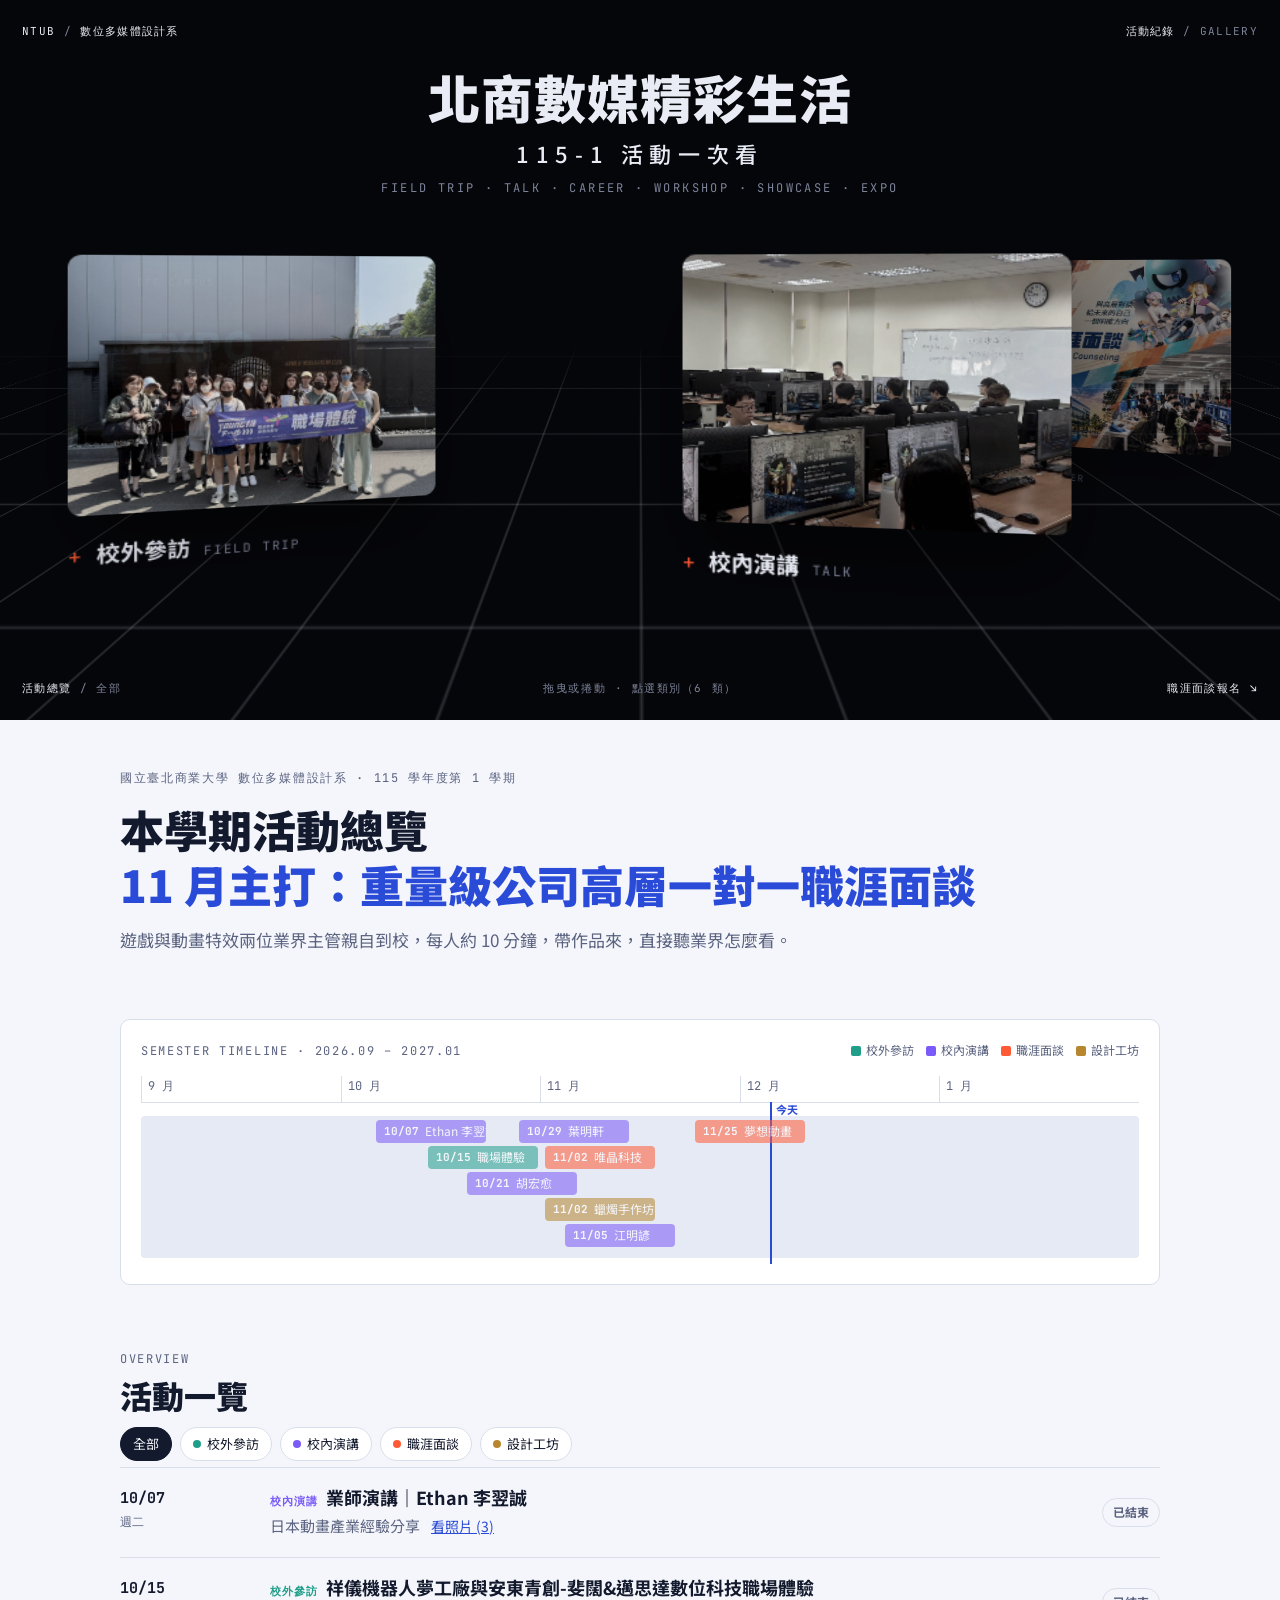
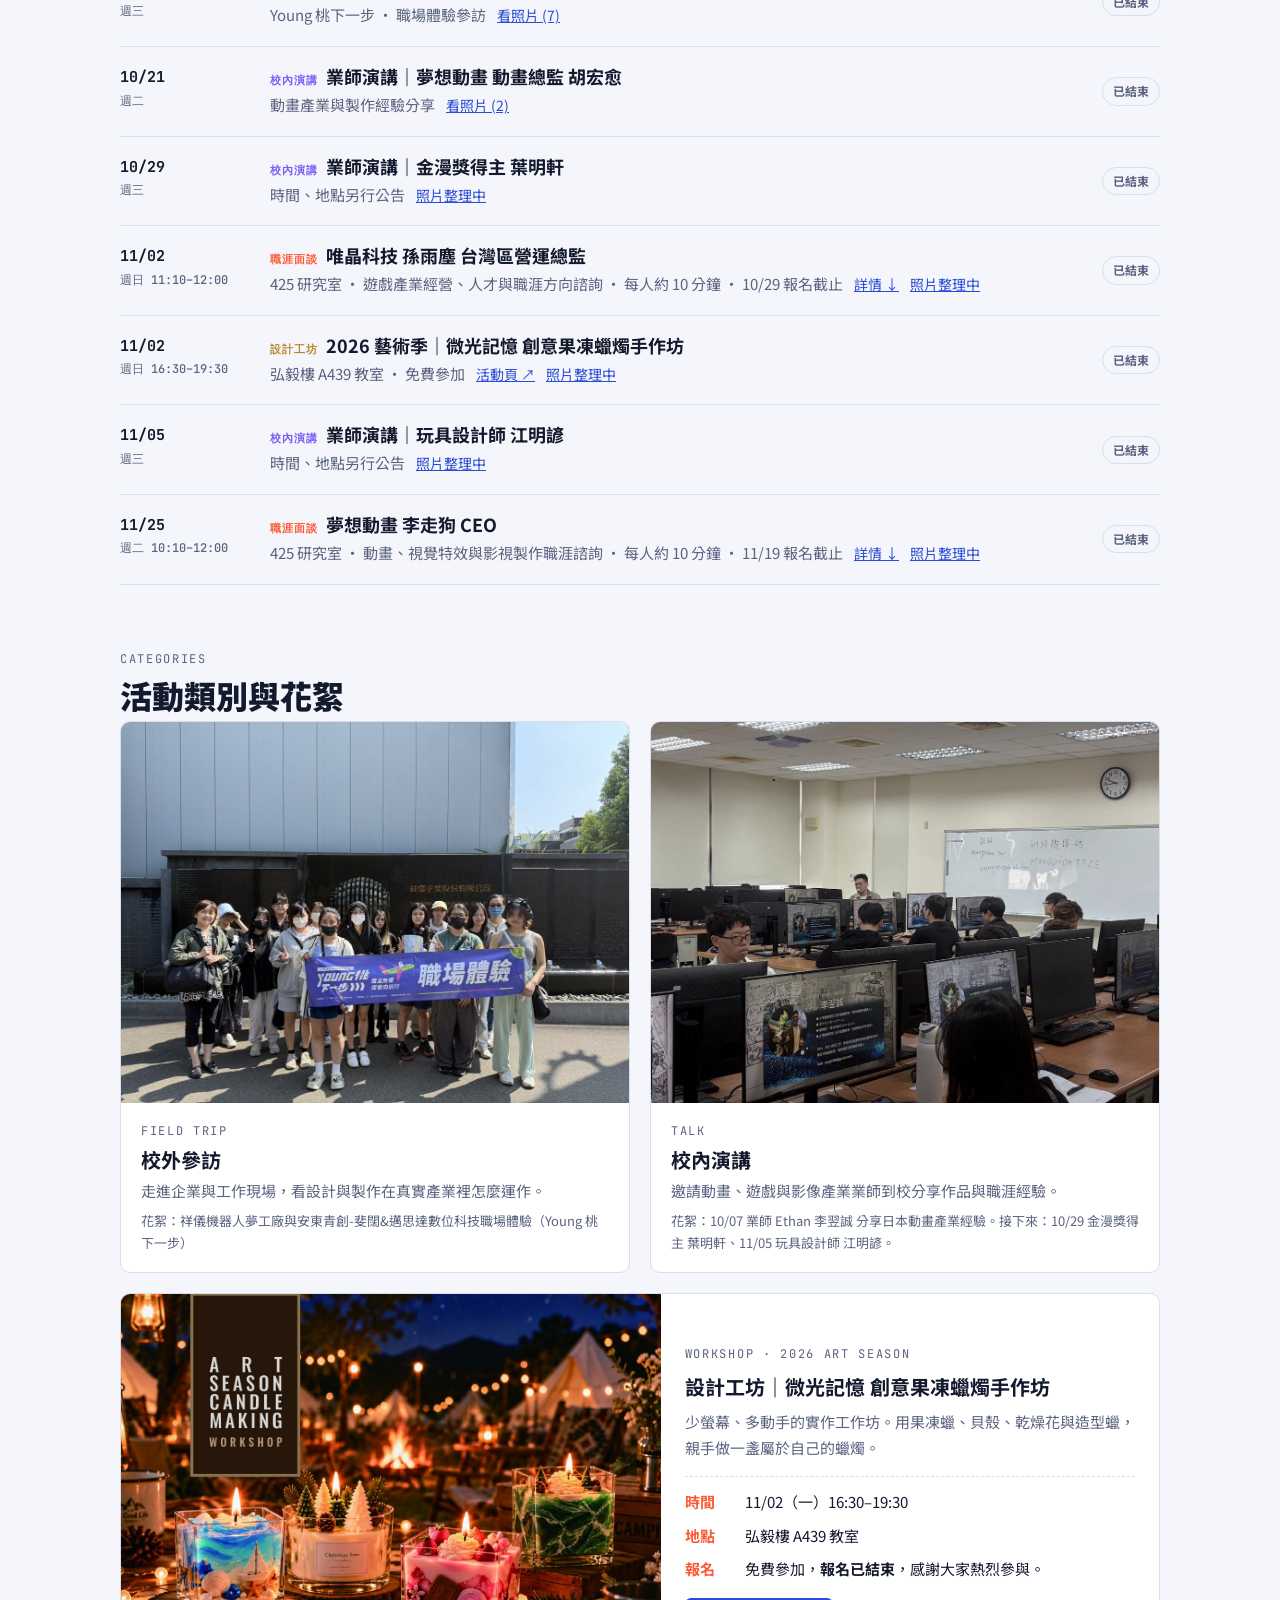
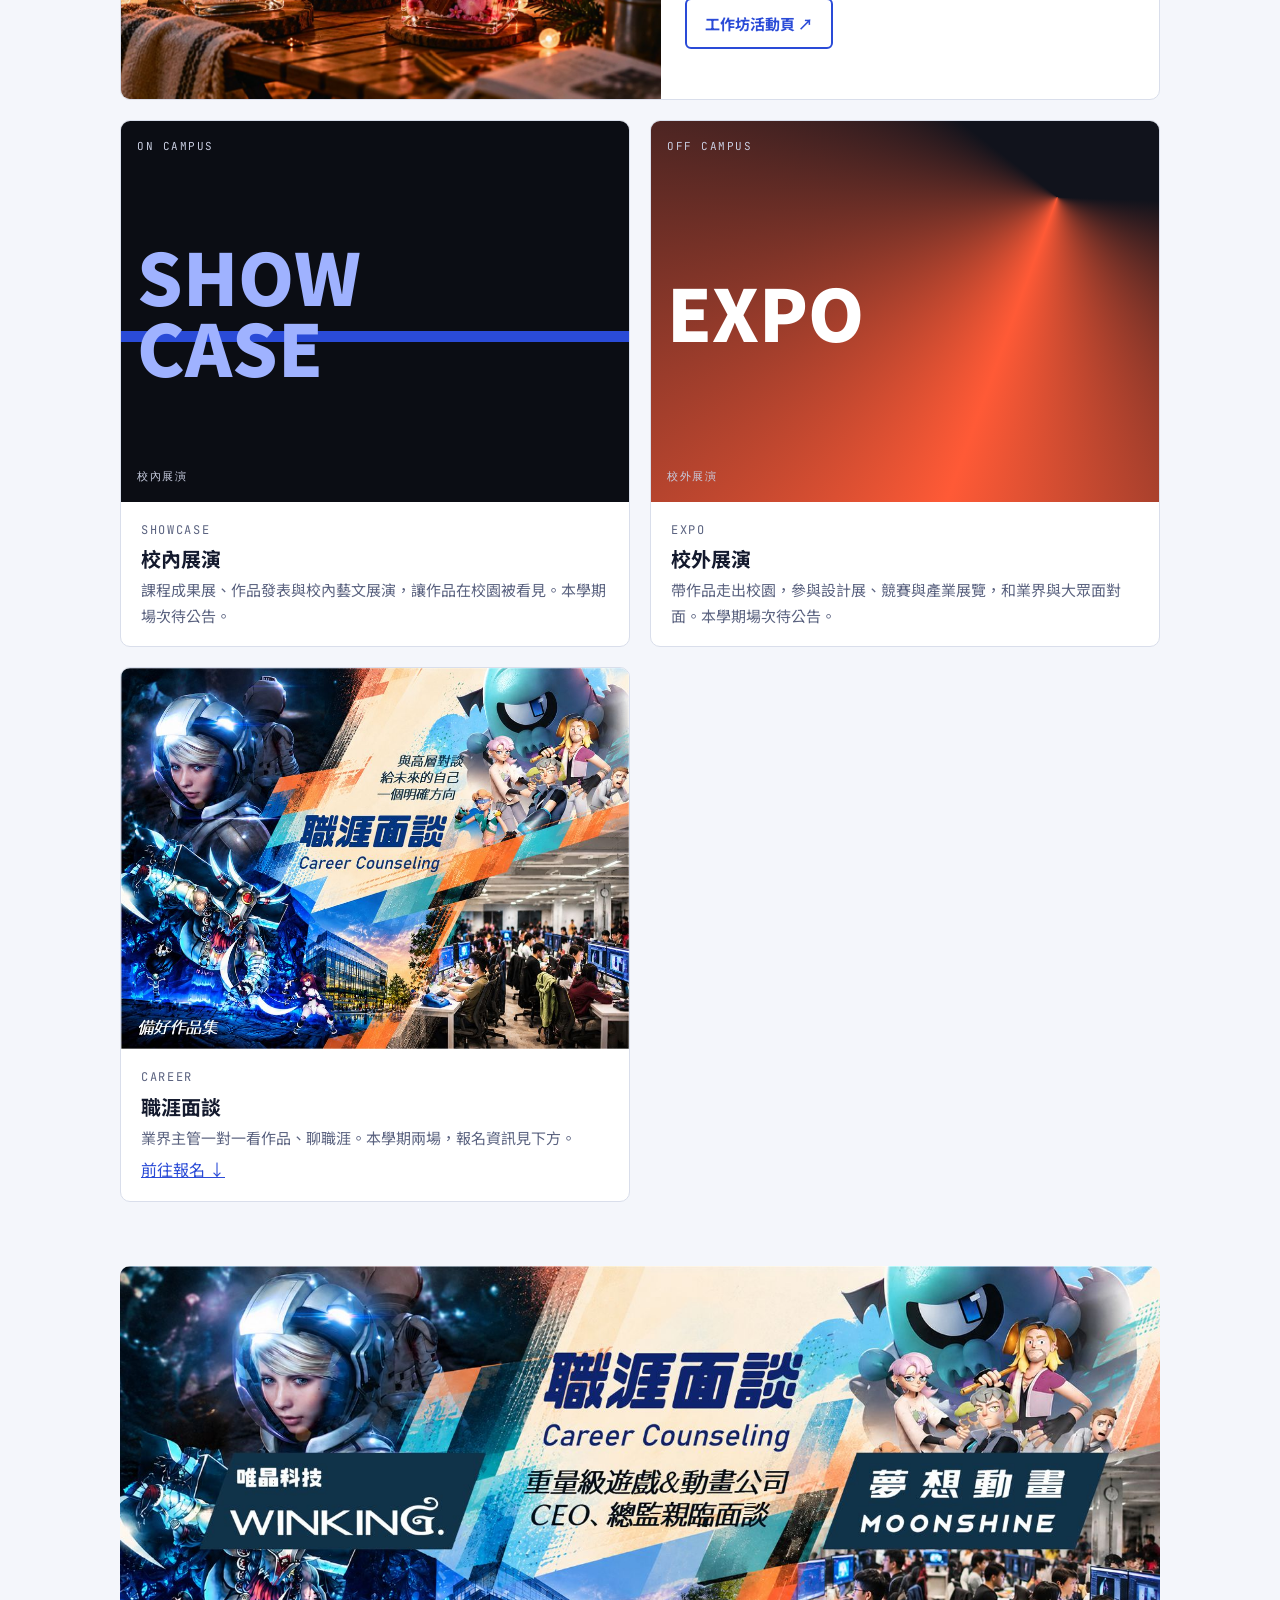
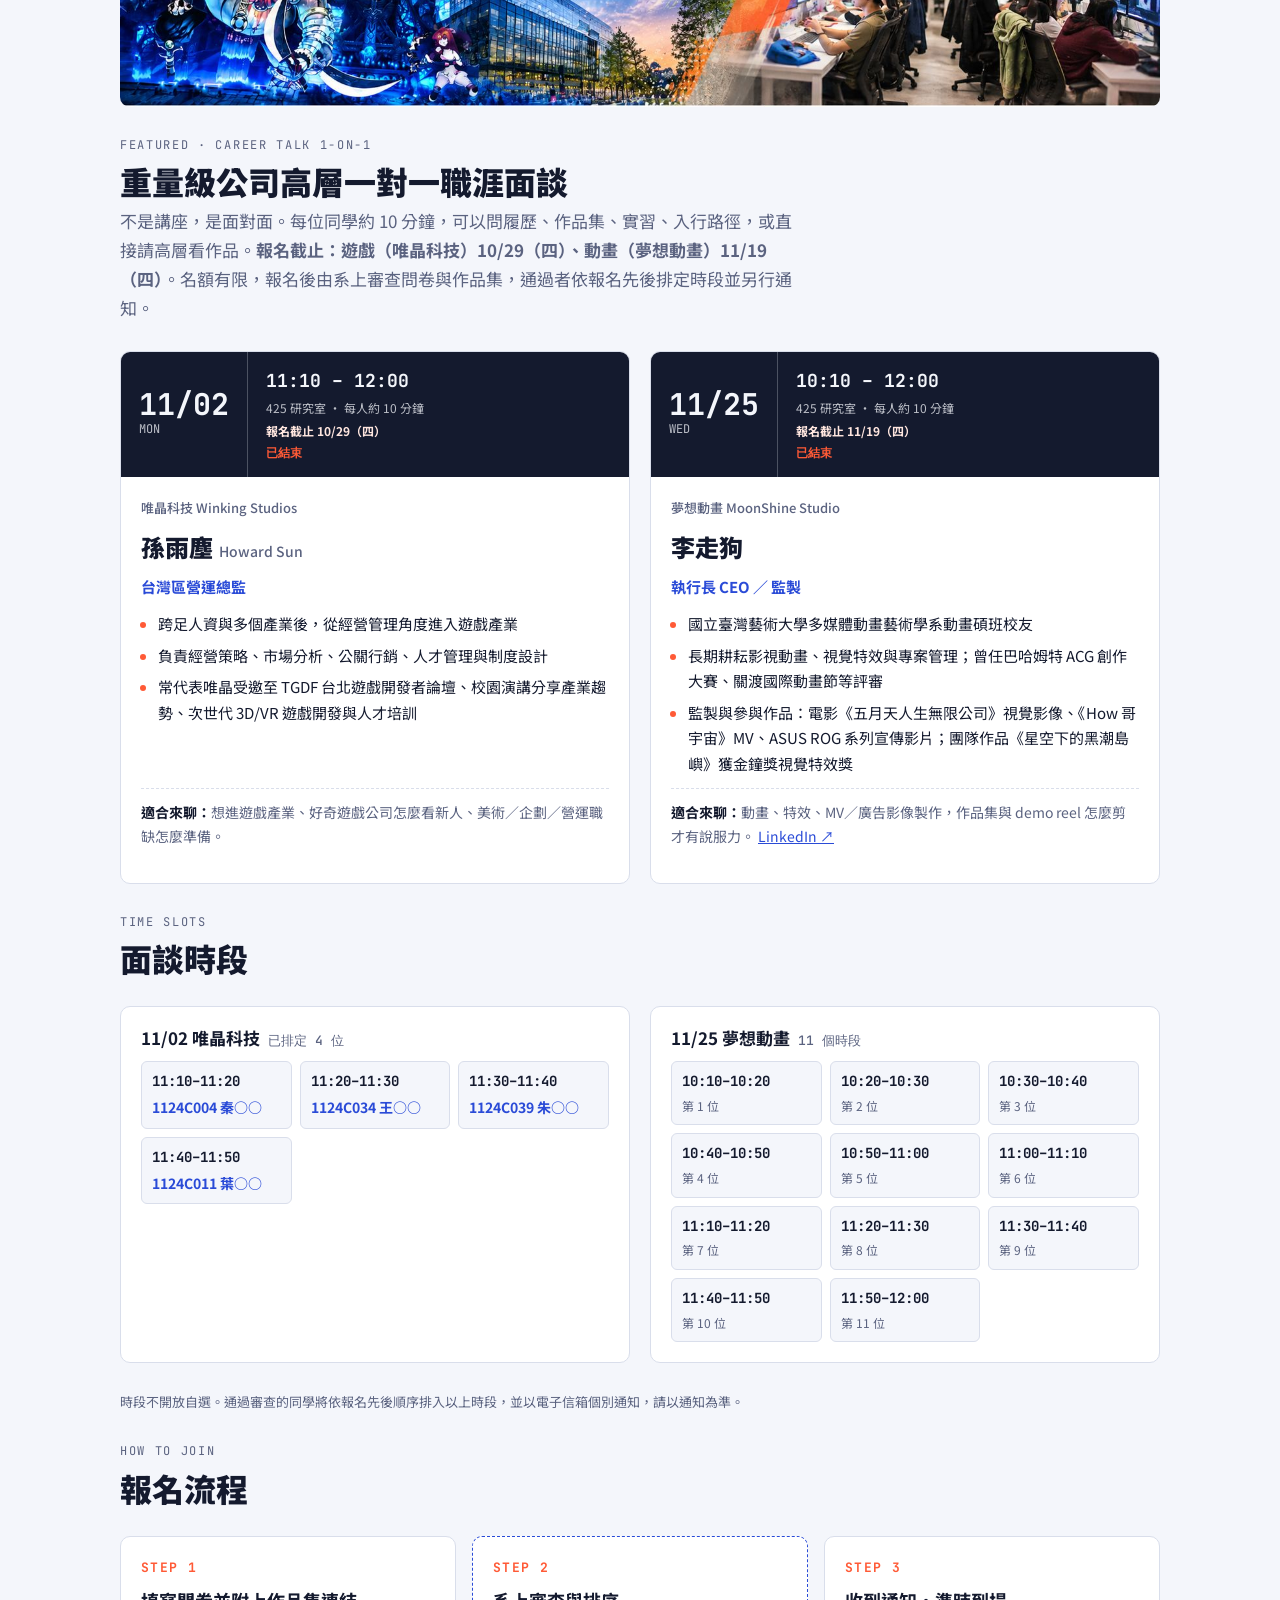
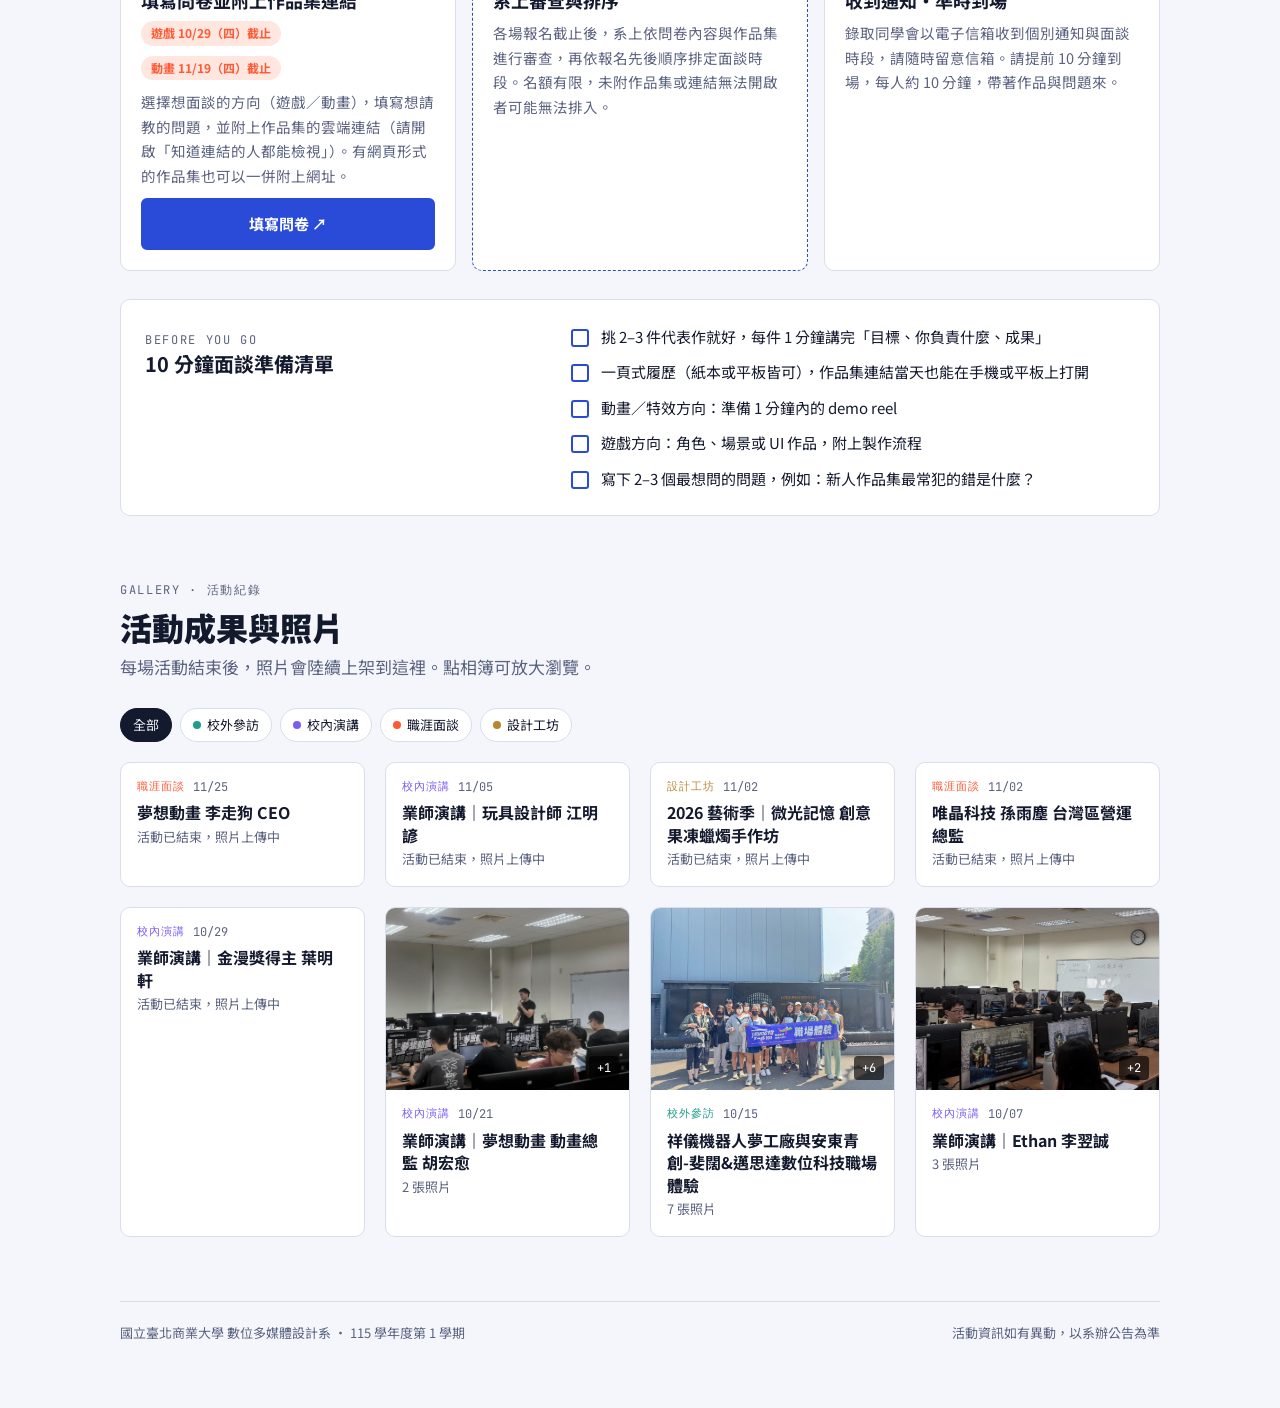
==== 115-1/index.html @ 107f3337 "11/02 面談時段加上學號，文字改藍色" ====
<!doctype html>
<html lang="zh-Hant-TW">
<head>
<meta charset="utf-8">
<meta name="viewport" content="width=device-width, initial-scale=1, viewport-fit=cover">
<meta name="description" content="國立臺北商業大學 數位多媒體設計系 115-1 學期系上活動總覽：校外參訪、校內演講、公司高層一對一職涯面談、設計工坊、校內外展演與活動照片。">
<meta property="og:title" content="北商數媒精彩生活｜115-1 活動一次看">
<meta property="og:image" content="img/career-banner.jpg">
<style>body{margin:0}img{max-width:100%}[hidden]{display:none!important}</style>
<title>北商數媒 115-1 系上活動</title>
<link rel="preconnect" href="https://fonts.googleapis.com">
<link rel="stylesheet" href="https://fonts.googleapis.com/css2?family=Noto+Sans+TC:wght@400;500;700;900&family=JetBrains+Mono:wght@500;700&display=swap">
<style>
/* Layout: 頂部為暗場 3D 舞台（透視網格地面 + 活動類別影像環），下方為剪輯時間軸式的學期活動頁 */
:root{
  --bg:#f4f6fb; --surface:#ffffff; --ink:#141a2e; --muted:#5b6380;
  --line:#d9deeb; --accent:#2a4bd7; --accent-ink:#ffffff; --hot:#ff5a36; --hot-soft:#ffe6df;
  --track:#e6eaf5;
  /* 舞台固定為暗場，兩種主題相同 */
  --stage:#05060a; --stage-ink:#e9ecf5; --stage-dim:#7d8399; --stage-grid:rgba(233,236,245,.16);
  --f-display:"Noto Sans TC","PingFang TC","Microsoft JhengHei",sans-serif;
  --f-body:"Noto Sans TC","PingFang TC","Microsoft JhengHei",sans-serif;
  --f-mono:"JetBrains Mono",ui-monospace,Menlo,Consolas,monospace;
}
@media (prefers-color-scheme:dark){:root:not([data-theme="light"]){
  --bg:#0d1120; --surface:#161c31; --ink:#eef1fa; --muted:#9aa3c2; --line:#2a3252;
  --accent:#7f97ff; --accent-ink:#0d1120; --hot:#ff7a5c; --hot-soft:#3a1f1a; --track:#1d2440; color-scheme:dark}}
:root[data-theme="dark"]{
  --bg:#0d1120; --surface:#161c31; --ink:#eef1fa; --muted:#9aa3c2; --line:#2a3252;
  --accent:#7f97ff; --accent-ink:#0d1120; --hot:#ff7a5c; --hot-soft:#3a1f1a; --track:#1d2440; color-scheme:dark}

*{box-sizing:border-box}
body{background:var(--bg);color:var(--ink);font-family:var(--f-body);font-size:16px;line-height:1.7}
.gutter{padding-left:max(16px,env(safe-area-inset-left,0px));padding-right:max(16px,env(safe-area-inset-right,0px))}
.wrap{max-width:1040px;margin:0 auto;padding-block:48px 64px;display:flex;flex-direction:column;gap:64px}
a{color:var(--accent)}
a:focus-visible,button:focus-visible{outline:3px solid var(--hot);outline-offset:3px;border-radius:4px}
h1,h2,h3{font-family:var(--f-display);text-wrap:balance;margin:0;line-height:1.25}
.eyebrow{font-family:var(--f-mono);font-size:12px;letter-spacing:.14em;text-transform:uppercase;color:var(--muted)}

/* ===== Stage ===== */
.stage{background:var(--stage);color:var(--stage-ink);position:relative;overflow:hidden;height:clamp(520px,82vh,720px);
  cursor:grab;user-select:none;-webkit-user-select:none;touch-action:pan-y}
.stage.dragging{cursor:grabbing}
.corner{position:absolute;z-index:5;font-family:var(--f-mono);font-size:11px;letter-spacing:.12em;text-transform:uppercase;color:var(--stage-ink);text-decoration:none}
.corner.c-tl{top:22px;left:max(22px,env(safe-area-inset-left,0px))}
.corner.c-tr{top:22px;right:max(22px,env(safe-area-inset-right,0px))}
.corner.c-bl{bottom:22px;left:max(22px,env(safe-area-inset-left,0px))}
.corner.c-br{bottom:22px;right:max(22px,env(safe-area-inset-right,0px))}
.corner .dim{color:var(--stage-dim)}
a.corner:hover{color:var(--hot)}
.stage-title{position:absolute;z-index:4;top:64px;left:0;right:0;text-align:center;padding-inline:16px;pointer-events:none}
.stage-title h1{font-size:clamp(28px,5vw,52px);font-weight:900;letter-spacing:.02em}
.stage-title .sub{font-family:var(--f-display);font-size:clamp(16px,2.2vw,22px);letter-spacing:.3em;color:var(--stage-ink);font-weight:500;margin-top:6px}
.stage-title p{margin:6px 0 0;font-family:var(--f-mono);font-size:12px;letter-spacing:.2em;color:var(--stage-dim)}
.floor{position:absolute;left:-50%;right:-50%;bottom:-10%;height:62%;perspective:420px;perspective-origin:50% 0%;pointer-events:none}
.floor::before{content:"";position:absolute;inset:0;transform:rotateX(68deg);transform-origin:50% 0%;
  background-image:linear-gradient(var(--stage-grid) 1px,transparent 1px),linear-gradient(90deg,var(--stage-grid) 1px,transparent 1px);
  background-size:64px 64px;background-position:0 var(--gy,0px);
  -webkit-mask-image:linear-gradient(to bottom,transparent 0%,#000 30%);mask-image:linear-gradient(to bottom,transparent 0%,#000 30%)}
.ring-view{position:absolute;inset:0;perspective:1100px;perspective-origin:50% 38%}
.ring{position:absolute;left:50%;top:50%;width:0;height:0;transform-style:preserve-3d}
.card{position:absolute;width:var(--cw);height:calc(var(--cw)*.72);left:calc(var(--cw)/-2);top:calc(var(--cw)*-.36);
  transform-style:preserve-3d;text-decoration:none;color:var(--stage-ink);display:block}
.card .face{position:absolute;inset:0;border-radius:10px;overflow:hidden;background:#1a1e2c;box-shadow:0 30px 60px rgba(0,0,0,.6);transition:transform .35s}
.card img{width:100%;height:100%;object-fit:cover;display:block;filter:grayscale(.35) contrast(1.05);transition:filter .35s}
.card:hover img,.card:focus-visible img{filter:none}
.card:hover .face{transform:scale(1.04)}
.card .label{position:absolute;left:0;top:calc(100% + 16px);white-space:nowrap;display:flex;align-items:baseline;gap:10px}
.card .label .plus{color:var(--hot);font-family:var(--f-mono)}
.card .label strong{font-size:17px;font-weight:700}
.card .label small{font-family:var(--f-mono);font-size:10px;letter-spacing:.14em;color:var(--stage-dim)}
.poster{width:100%;height:100%;display:flex;flex-direction:column;justify-content:space-between;padding:16px;font-family:var(--f-mono)}
.poster.p-career{background:radial-gradient(circle at 70% 30%,#ff5a36 0 22%,transparent 23%),radial-gradient(circle at 34% 64%,#2a4bd7 0 22%,transparent 23%),#11131c}
.poster.p-ws{background:repeating-linear-gradient(45deg,#1e2232 0 14px,#262b3f 14px 28px)}
.poster .big{font-family:var(--f-display);font-weight:900;font-size:calc(var(--cw)*.17);line-height:1;color:#fff}
.poster .meta{font-size:11px;letter-spacing:.14em;color:#c8cde0;text-transform:uppercase}
.poster.p-ws .big{color:#ffd23f}
.poster.p-show{background:linear-gradient(180deg,#0b0d14 0 55%,#2a4bd7 55% 58%,#0b0d14 58%),radial-gradient(ellipse at 50% 0%,rgba(255,255,255,.28),transparent 60%)}
.poster.p-show .big{color:#9fb2ff}
.poster.p-expo{background:conic-gradient(from 200deg at 80% 20%,#ff5a36,#11131c 30%,#11131c 70%,#ff5a36)}
.poster.p-expo .big{color:#fff}
.hint{position:absolute;z-index:5;bottom:22px;left:50%;transform:translateX(-50%);font-family:var(--f-mono);font-size:11px;letter-spacing:.14em;color:var(--stage-dim);white-space:nowrap}
@media (max-width:640px){.hint{display:none}.corner.c-tr{display:none}}

/* ===== Header ===== */
.lede{max-width:40em;color:var(--muted);font-size:17px;margin:0}
.intro{display:flex;flex-direction:column;gap:14px}
.intro h2{font-size:clamp(28px,4.6vw,44px);font-weight:900}
.intro h2 em{font-style:normal;color:var(--accent)}

/* timeline */
.tl{background:var(--surface);border:1px solid var(--line);border-radius:10px;padding:20px;display:flex;flex-direction:column;gap:14px}
.tl-head{display:flex;justify-content:space-between;flex-wrap:wrap;gap:8px;align-items:baseline}
.tl-scroll{overflow-x:auto}
.ruler{position:relative;min-width:640px;height:118px}
.legend{display:flex;flex-wrap:wrap;gap:4px 12px;font-size:12px;color:var(--muted)}
.legend i{display:inline-block;width:10px;height:10px;border-radius:2px;margin-right:5px;vertical-align:-1px}
.months{position:absolute;inset:0 0 auto 0;display:grid;grid-template-columns:repeat(5,1fr);border-bottom:1px solid var(--line)}
.months span{font-family:var(--f-mono);font-size:12px;color:var(--muted);padding:0 0 6px 6px;border-left:1px solid var(--line)}
.track{position:absolute;left:0;right:0;top:40px;bottom:6px;background:var(--track);border-radius:4px}
.clip{position:absolute;top:44px;height:23px;border-radius:4px;padding:5px 8px;font-size:12px;line-height:1.3;overflow:hidden;white-space:nowrap;text-decoration:none;background:var(--hot);color:#fff}
.clip{display:flex;gap:6px;align-items:center}
.clip b{display:block;font-family:var(--f-mono);font-size:11px}
.playhead{position:absolute;top:26px;bottom:0;width:2px;background:var(--accent)}
.playhead::before{content:"今天";position:absolute;top:-2px;left:6px;font-size:11px;color:var(--accent);font-weight:700;white-space:nowrap}

/* overview */
.section-h{display:flex;flex-direction:column;gap:6px}
.section-h h2{font-size:clamp(24px,3.6vw,32px);font-weight:900}
.list{display:flex;flex-direction:column;border-top:1px solid var(--line)}
.row{display:grid;grid-template-columns:130px 1fr auto;gap:8px 20px;padding:18px 0;border-bottom:1px solid var(--line);align-items:start}
.row > div{min-width:0}
.row .date{font-family:var(--f-mono);font-size:15px;font-weight:700;font-variant-numeric:tabular-nums}
.row .date small{display:block;font-weight:500;color:var(--muted);font-size:12px}
.row h3{font-size:18px;font-weight:700}
.row p{margin:4px 0 0;color:var(--muted);font-size:15px}
.cat{font-family:var(--f-mono);font-size:11px;letter-spacing:.1em;color:var(--accent);margin-right:8px}
.pill{font-size:12px;font-weight:700;padding:3px 10px;border-radius:999px;white-space:nowrap;align-self:center}
.pill.open{background:var(--hot-soft);color:var(--hot)}
.pill.soon{background:var(--track);color:var(--muted)}

.pill.closed{background:var(--track);color:var(--ink)}
.pill.done{background:transparent;color:var(--muted);border:1px solid var(--line)}
.row p a{font-size:14px;margin-left:8px;white-space:nowrap}
.chips{display:flex;flex-wrap:wrap;gap:8px;margin-top:6px}
.chip{font:inherit;font-size:13px;padding:5px 12px;border-radius:999px;border:1px solid var(--line);background:var(--surface);color:var(--ink);cursor:pointer;display:inline-flex;align-items:center;gap:6px}
.chip i{width:8px;height:8px;border-radius:50%;display:inline-block}
.chip[aria-pressed="true"]{background:var(--ink);color:var(--bg);border-color:var(--ink)}
.mono{font-family:var(--f-mono);font-variant-numeric:tabular-nums}

/* gallery */
.gallery-sec{display:flex;flex-direction:column;gap:20px;scroll-margin-top:24px}
.albums{display:grid;grid-template-columns:repeat(auto-fill,minmax(230px,1fr));gap:20px}
.album{font:inherit;color:inherit;text-align:left;background:var(--surface);border:1px solid var(--line);border-radius:10px;overflow:hidden;padding:0;display:flex;flex-direction:column;cursor:pointer}
.album:disabled,.album.upcoming{cursor:default}
.album:not(:disabled):not(.upcoming):hover .a-cover img{transform:scale(1.05)}
.a-cover{position:relative;aspect-ratio:4/3;max-width:100%;background:var(--track);overflow:hidden;display:block}
.a-cover img{width:100%;height:100%;object-fit:cover;display:block;transition:transform .4s}
.a-empty{position:absolute;inset:12px;border:1.5px dashed var(--muted);border-radius:6px;display:flex;align-items:center;justify-content:center;color:var(--muted);font-size:14px;text-align:center;padding:8px}
.a-n{position:absolute;right:10px;bottom:10px;background:rgba(0,0,0,.65);color:#fff;font-size:12px;padding:2px 8px;border-radius:4px}
.a-meta{display:flex;justify-content:space-between;gap:8px;padding:14px 16px 0;font-size:12px;color:var(--muted)}
.a-meta .cat{margin:0}
.a-title{padding:4px 16px 0;font-weight:700;font-size:16px;line-height:1.4}
.a-sub{padding:2px 16px 16px;font-size:13px;color:var(--muted)}
.album.upcoming{opacity:.7}

/* lightbox */
.lb{position:fixed;inset:0;z-index:50;background:rgba(5,6,10,.94);color:#eef1fa;display:flex;flex-direction:column;gap:12px;
  padding:calc(16px + env(safe-area-inset-top,0px)) max(16px,env(safe-area-inset-right,0px)) calc(16px + env(safe-area-inset-bottom,0px)) max(16px,env(safe-area-inset-left,0px))}
.lb[hidden]{display:none}
.lb-top{display:flex;justify-content:space-between;align-items:flex-start;gap:12px;max-width:1100px;width:100%;margin:0 auto}
.lb-top .eyebrow{color:#9aa3c2}
.lb-top h3{font-size:18px}
.lb button{font:inherit;background:transparent;color:#eef1fa;border:1px solid rgba(238,241,250,.35);border-radius:6px;padding:6px 14px;cursor:pointer}
.lb button:disabled{opacity:.3;cursor:default}
.lb-fig{flex:1;min-height:0;margin:0;display:flex;flex-direction:column;align-items:center;justify-content:center;gap:8px}
.lb-fig img{max-width:100%;max-height:100%;min-height:0;object-fit:contain;flex:1 1 auto}
.lb-fig figcaption{font-size:14px;color:#c8cde0}
.lb-nav{display:flex;justify-content:center;align-items:center;gap:16px;font-size:13px}

/* category blocks */
.cats{display:grid;grid-template-columns:repeat(2,minmax(0,1fr));gap:20px}
.catblock{background:var(--surface);border:1px solid var(--line);border-radius:10px;overflow:hidden;display:flex;flex-direction:column;scroll-margin-top:24px}
.catblock figure{margin:0;aspect-ratio:4/3;max-width:100%;overflow:hidden;background:var(--track)}
.catblock figure img{width:100%;height:100%;object-fit:cover;display:block}
.catblock .cb{padding:18px 20px;display:flex;flex-direction:column;gap:6px}
.catblock h3{font-size:20px}
.catblock p{margin:0;color:var(--muted);font-size:15px}
.catblock .cap{font-size:13px}

.catblock.ws-block{grid-column:1 / -1;flex-direction:row}
.ws-block .ws-fig{aspect-ratio:1449/1087;flex:0 0 52%;background:#1a0d08;align-self:center}
.ws-block .ws-fig img{object-fit:cover}
.ws-block .cb{justify-content:center;gap:10px;padding:24px}
.ws-meta{margin:6px 0 0;display:flex;flex-direction:column;gap:8px;border-top:1px dashed var(--line);padding-top:12px}
.ws-meta div{display:grid;grid-template-columns:48px 1fr;gap:12px;font-size:15px}
.ws-meta dt{font-weight:700;color:var(--hot)}
.ws-meta dd{margin:0}
.card img.ws-img{object-position:50% 50%}
@media (max-width:760px){.catblock.ws-block{flex-direction:column}.ws-block .ws-fig{flex:none;width:100%}}
/* feature */
.feature{display:flex;flex-direction:column;gap:28px;scroll-margin-top:24px}
.mentors{display:grid;grid-template-columns:repeat(2,minmax(0,1fr));gap:20px}
.mentor{background:var(--surface);border:1px solid var(--line);border-radius:10px;overflow:hidden;display:flex;flex-direction:column}
.slate{display:grid;grid-template-columns:auto 1fr;background:var(--ink);color:var(--bg)}
.slate .day{font-family:var(--f-mono);padding:14px 18px;border-right:1px solid color-mix(in srgb,var(--bg) 25%,transparent);display:flex;flex-direction:column;justify-content:center}
.slate .day strong{font-size:30px;line-height:1}
.slate .day span{font-size:12px;opacity:.75}
.slate .time{padding:14px 18px;display:flex;flex-direction:column;justify-content:center;gap:2px;min-width:0}
.slate .time .mono{font-family:var(--f-mono);font-size:18px;font-weight:700}
.slate .time small{font-size:12px;opacity:.75}
.slate .time small.dl{opacity:1;color:var(--hot-soft);font-weight:700}
.countdown{font-family:var(--f-mono);font-size:12px;color:var(--hot);font-weight:700}
.m-body{padding:20px;display:flex;flex-direction:column;gap:12px;flex:1}
.m-co{font-size:13px;color:var(--muted);font-weight:500}
.m-name{font-size:24px;font-weight:900}
.m-name small{font-size:14px;font-weight:500;color:var(--muted);margin-left:6px}
.m-role{font-weight:700;color:var(--accent);font-size:15px}
.m-body ul{margin:0;padding-left:1.1em;display:flex;flex-direction:column;gap:6px;font-size:15px}
.m-body ul li::marker{color:var(--hot)}
.fit{margin-top:auto;padding-top:12px;border-top:1px dashed var(--line);font-size:14px;color:var(--muted)}
.fit b{color:var(--ink)}

.banner{margin:0;border-radius:10px;overflow:hidden;aspect-ratio:1920/813;max-width:100%;background:#05060a}
.banner img{width:100%;height:100%;object-fit:cover;display:block}
/* slots */
.slots{display:grid;grid-template-columns:repeat(2,minmax(0,1fr));gap:20px}
.slotcol{background:var(--surface);border:1px solid var(--line);border-radius:10px;padding:20px;display:flex;flex-direction:column;gap:12px}
.slotcol h3{font-size:17px}
.slotcol h3 span{font-family:var(--f-mono);font-size:13px;color:var(--muted);font-weight:500;margin-left:8px}
.slotgrid{display:grid;grid-template-columns:repeat(auto-fill,minmax(118px,1fr));gap:8px}
.slot{border:1px solid var(--line);border-radius:6px;padding:8px 10px;display:flex;flex-direction:column;gap:2px;background:var(--bg)}
.slot b{font-family:var(--f-mono);font-size:14px;font-variant-numeric:tabular-nums}
.slot span{font-size:12px;color:var(--muted)}
.slot span .who{font-family:var(--f-body);font-size:14px;color:var(--accent)}
.note{font-size:13px;color:var(--muted);margin:0}

/* steps */
.steps{display:grid;grid-template-columns:repeat(3,minmax(0,1fr));gap:16px}
.due{align-self:flex-start;font-size:12px;font-weight:700;color:var(--hot);background:var(--hot-soft);padding:2px 10px;border-radius:999px}
.step.review{border-style:dashed;border-color:var(--accent)}
.step{background:var(--surface);border:1px solid var(--line);border-radius:10px;padding:20px;display:flex;flex-direction:column;gap:10px}
.step .n{font-family:var(--f-mono);font-size:13px;color:var(--hot);font-weight:700;letter-spacing:.1em}
.step h3{font-size:18px}
.step p{margin:0;color:var(--muted);font-size:14.5px;flex:1}
.step code{font-family:var(--f-mono);font-size:13px;background:var(--track);padding:1px 6px;border-radius:4px;color:var(--ink)}
.btn{display:inline-flex;align-items:center;justify-content:center;gap:8px;font-weight:700;font-size:15px;padding:11px 18px;border-radius:6px;text-decoration:none;border:2px solid var(--accent)}
.btn.primary{background:var(--accent);color:var(--accent-ink)}
.btn.ghost{color:var(--accent);background:transparent}
.btn:hover{filter:brightness(1.08)}

.prep{background:var(--surface);border:1px solid var(--line);border-radius:10px;padding:24px;display:grid;grid-template-columns:minmax(0,1fr) minmax(0,1.4fr);gap:24px}
.prep h3{font-size:20px}
.prep ul{margin:0;padding:0;list-style:none;display:flex;flex-direction:column;gap:10px}
.prep li{display:grid;grid-template-columns:20px 1fr;gap:10px;font-size:15px}
.prep li::before{content:"";width:14px;height:14px;border:2px solid var(--accent);border-radius:3px;margin-top:5px}

footer{border-top:1px solid var(--line);padding-top:20px;color:var(--muted);font-size:13px;display:flex;flex-wrap:wrap;justify-content:space-between;gap:8px}

@media (max-width:760px){
  .mentors,.steps,.prep,.cats,.slots{grid-template-columns:1fr}
  .row{grid-template-columns:1fr auto}
  .row .date{grid-column:1 / -1}
}
</style>
</head>
<body>


<!-- ===== 3D Stage ===== -->
<section class="stage" id="stage" aria-label="活動類別">
  <span class="corner c-tl">NTUB <span class="dim">/</span> 數位多媒體設計系</span>
  <a class="corner c-tr" href="#gallery">活動紀錄 <span class="dim">/ Gallery</span></a>
  <a class="corner c-bl" href="#overview">活動總覽 <span class="dim">/ 全部</span></a>
  <a class="corner c-br" href="#career">職涯面談報名 ↘</a>
  <div class="stage-title">
    <h1>北商數媒精彩生活</h1>
    <p class="sub">115-1 活動一次看</p>
    <p>FIELD TRIP · TALK · CAREER · WORKSHOP · SHOWCASE · EXPO</p>
  </div>
  <div class="floor" id="floor"></div>
  <div class="ring-view"><div class="ring" id="ring">
    <a class="card" href="#cat-visit" aria-label="校外參訪">
      <div class="face"><img alt="同學於祥儀機器人夢工廠門口舉著「職場體驗」布條合影" src="img/visit.jpg"></div>
      <div class="label"><span class="plus">+</span><strong>校外參訪</strong><small>FIELD TRIP</small></div>
    </a>
    <a class="card" href="#cat-talk" aria-label="校內演講">
      <div class="face"><img alt="業師於電腦教室向同學演講" src="img/talk.jpg"></div>
      <div class="label"><span class="plus">+</span><strong>校內演講</strong><small>TALK</small></div>
    </a>
    <a class="card" href="#career" aria-label="職涯面談">
      <div class="face"><img alt="職涯面談海報：與高層對談，給未來的自己一個明確方向" src="img/career-poster.jpg"></div>
      <div class="label"><span class="plus">+</span><strong>職涯面談</strong><small>CAREER</small></div>
    </a>
    <a class="card" href="#cat-workshop" aria-label="設計工坊">
      <div class="face"><img class="ws-img" alt="Art Season Candle Making Workshop：營火與帳篷夜景前的四款果凍蠟燭作品" src="img/ws-glow.jpg"></div>
      <div class="label"><span class="plus">+</span><strong>設計工坊</strong><small>WORKSHOP</small></div>
    </a>
    <a class="card" href="#cat-show" aria-label="校內展演">
      <div class="face"><div class="poster p-show"><span class="meta">On Campus</span><span class="big">SHOW<br>CASE</span><span class="meta">校內展演</span></div></div>
      <div class="label"><span class="plus">+</span><strong>校內展演</strong><small>SHOWCASE</small></div>
    </a>
    <a class="card" href="#cat-expo" aria-label="校外展演">
      <div class="face"><div class="poster p-expo"><span class="meta">Off Campus</span><span class="big">EXPO</span><span class="meta">校外展演</span></div></div>
      <div class="label"><span class="plus">+</span><strong>校外展演</strong><small>EXPO</small></div>
    </a>
  </div></div>
  <span class="hint">拖曳或捲動 · 點選類別（6 類）</span>
</section>

<div class="gutter">
<div class="wrap">

  <section class="intro" id="overview">
    <span class="eyebrow">國立臺北商業大學 數位多媒體設計系 · 115 學年度第 1 學期</span>
    <h2>本學期活動總覽<br><em>11 月主打：重量級公司高層一對一職涯面談</em></h2>
    <p class="lede">遊戲與動畫特效兩位業界主管親自到校，每人約 10 分鐘，帶作品來，直接聽業界怎麼看。</p>
  </section>

  <section class="tl" aria-label="115-1 學期時間軸">
    <div class="tl-head">
      <span class="eyebrow">Semester Timeline · 2026.09 – 2027.01</span>
      <span class="legend" id="legend"></span>
    </div>
    <div class="tl-scroll">
      <div class="ruler">
        <div class="months"><span>9 月</span><span>10 月</span><span>11 月</span><span>12 月</span><span>1 月</span></div>
        <div class="track"></div>
        <div class="playhead" id="playhead"></div>
      </div>
    </div>
  </section>

  <section class="section-h" aria-labelledby="ov">
    <span class="eyebrow">Overview</span>
    <h2 id="ov">活動一覽</h2>
    <div class="chips" role="group" aria-label="依類別篩選" data-target="evlist"></div>
    <div class="list" id="evlist"></div>
  </section>

  <section class="section-h" aria-labelledby="catsh">
    <span class="eyebrow">Categories</span>
    <h2 id="catsh">活動類別與花絮</h2>
    <div class="cats">
      <article class="catblock" id="cat-visit">
        <figure><img alt="同學於祥儀機器人夢工廠門口舉著「職場體驗」布條合影" src="img/visit.jpg"></figure>
        <div class="cb"><span class="eyebrow">Field Trip</span><h3>校外參訪</h3>
          <p>走進企業與工作現場，看設計與製作在真實產業裡怎麼運作。</p>
          <p class="cap">花絮：祥儀機器人夢工廠與安東青創-斐闊&amp;邁思達數位科技職場體驗（Young 桃下一步）</p></div>
      </article>
      <article class="catblock" id="cat-talk">
        <figure><img alt="業師於電腦教室向同學演講" src="img/talk.jpg"></figure>
        <div class="cb"><span class="eyebrow">Talk</span><h3>校內演講</h3>
          <p>邀請動畫、遊戲與影像產業業師到校分享作品與職涯經驗。</p>
          <p class="cap">花絮：10/07 業師 Ethan 李翌誠 分享日本動畫產業經驗。接下來：10/29 金漫獎得主 葉明軒、11/05 玩具設計師 江明諺。</p></div>
      </article>
      <article class="catblock ws-block" id="cat-workshop">
        <figure class="ws-fig"><img alt="Art Season Candle Making Workshop：營火與帳篷夜景前的四款果凍蠟燭作品" src="img/ws-glow.jpg"></figure>
        <div class="cb"><span class="eyebrow">Workshop · 2026 Art Season</span><h3>設計工坊｜微光記憶 創意果凍蠟燭手作坊</h3>
          <p>少螢幕、多動手的實作工作坊。用果凍蠟、貝殼、乾燥花與造型蠟，親手做一盞屬於自己的蠟燭。</p>
          <dl class="ws-meta">
            <div><dt>時間</dt><dd>11/02（一）16:30–19:30</dd></div>
            <div><dt>地點</dt><dd>弘毅樓 A439 教室</dd></div>
            <div><dt>報名</dt><dd>免費參加，<b>報名已結束</b>，感謝大家熱烈參與。</dd></div>
          </dl>
          <a class="btn ghost" style="align-self:flex-start;margin-top:6px" href="../ntub-studio/art-season/glow/index.html" target="_blank" rel="noopener">工作坊活動頁 ↗</a></div>
      </article>
      <article class="catblock" id="cat-show">
        <figure><div class="poster p-show" style="--cw:420px"><span class="meta">On Campus</span><span class="big">SHOW<br>CASE</span><span class="meta">校內展演</span></div></figure>
        <div class="cb"><span class="eyebrow">Showcase</span><h3>校內展演</h3>
          <p>課程成果展、作品發表與校內藝文展演，讓作品在校園被看見。本學期場次待公告。</p></div>
      </article>
      <article class="catblock" id="cat-expo">
        <figure><div class="poster p-expo" style="--cw:420px"><span class="meta">Off Campus</span><span class="big">EXPO</span><span class="meta">校外展演</span></div></figure>
        <div class="cb"><span class="eyebrow">Expo</span><h3>校外展演</h3>
          <p>帶作品走出校園，參與設計展、競賽與產業展覽，和業界與大眾面對面。本學期場次待公告。</p></div>
      </article>
      <article class="catblock">
        <figure><img alt="職涯面談海報：與高層對談，給未來的自己一個明確方向" src="img/career-poster.jpg"></figure>
        <div class="cb"><span class="eyebrow">Career</span><h3>職涯面談</h3>
          <p>業界主管一對一看作品、聊職涯。本學期兩場，報名資訊見下方。</p>
          <a href="#career">前往報名 ↓</a></div>
      </article>
    </div>
  </section>

  <section class="feature" id="career" aria-labelledby="career-h">
    <figure class="banner"><img alt="職涯面談 Career Counsel：唯晶科技 WINKING 與夢想動畫 MOONSHINE，重量級遊戲與動畫公司 CEO、總監親臨面談" src="img/career-banner.jpg"></figure>
    <div class="section-h">
      <span class="eyebrow">Featured · Career Talk 1-on-1</span>
      <h2 id="career-h">重量級公司高層一對一職涯面談</h2>
      <p class="lede">不是講座，是面對面。每位同學約 10 分鐘，可以問履歷、作品集、實習、入行路徑，或直接請高層看作品。<b>報名截止：遊戲（唯晶科技）10/29（四）、動畫（夢想動畫）11/19（四）</b>。名額有限，報名後由系上審查問卷與作品集，通過者依報名先後排定時段並另行通知。</p>
    </div>

    <div class="mentors">
      <article class="mentor">
        <div class="slate">
          <div class="day"><strong>11/02</strong><span>MON</span></div>
          <div class="time"><span class="mono">11:10 – 12:00</span><small>425 研究室 · 每人約 10 分鐘</small><small class="dl">報名截止 10/29（四）</small><span class="countdown" data-until="2026-11-02T11:10:00+08:00"></span></div>
        </div>
        <div class="m-body">
          <span class="m-co">唯晶科技 Winking Studios</span>
          <h3 class="m-name">孫雨塵<small>Howard Sun</small></h3>
          <span class="m-role">台灣區營運總監</span>
          <ul>
            <li>跨足人資與多個產業後，從經營管理角度進入遊戲產業</li>
            <li>負責經營策略、市場分析、公關行銷、人才管理與制度設計</li>
            <li>常代表唯晶受邀至 TGDF 台北遊戲開發者論壇、校園演講分享產業趨勢、次世代 3D/VR 遊戲開發與人才培訓</li>
          </ul>
          <p class="fit"><b>適合來聊：</b>想進遊戲產業、好奇遊戲公司怎麼看新人、美術／企劃／營運職缺怎麼準備。</p>
        </div>
      </article>

      <article class="mentor">
        <div class="slate">
          <div class="day"><strong>11/25</strong><span>WED</span></div>
          <div class="time"><span class="mono">10:10 – 12:00</span><small>425 研究室 · 每人約 10 分鐘</small><small class="dl">報名截止 11/19（四）</small><span class="countdown" data-until="2026-11-25T10:10:00+08:00"></span></div>
        </div>
        <div class="m-body">
          <span class="m-co">夢想動畫 MoonShine Studio</span>
          <h3 class="m-name">李走狗</h3>
          <span class="m-role">執行長 CEO ／ 監製</span>
          <ul>
            <li>國立臺灣藝術大學多媒體動畫藝術學系動畫碩班校友</li>
            <li>長期耕耘影視動畫、視覺特效與專案管理；曾任巴哈姆特 ACG 創作大賽、關渡國際動畫節等評審</li>
            <li>監製與參與作品：電影《五月天人生無限公司》視覺影像、《How 哥宇宙》MV、ASUS ROG 系列宣傳影片；團隊作品《星空下的黑潮島嶼》獲金鐘獎視覺特效獎</li>
          </ul>
          <p class="fit"><b>適合來聊：</b>動畫、特效、MV／廣告影像製作，作品集與 demo reel 怎麼剪才有說服力。
            <a href="https://www.linkedin.com/in/%E8%B5%B0%E7%8B%97-%E6%9D%8E-609b4a179/" target="_blank" rel="noopener">LinkedIn ↗</a></p>
        </div>
      </article>
    </div>

    <div class="section-h">
      <span class="eyebrow">Time slots</span>
      <h2>面談時段</h2>
    </div>
    <div class="slots">
      <div class="slotcol"><h3>11/02 唯晶科技<span>已排定 4 位</span></h3><div class="slotgrid" data-start="11:10" data-end="11:50" data-names="1124C004 秦○○,1124C034 王○○,1124C039 朱○○,1124C011 葉○○"></div></div>
      <div class="slotcol"><h3>11/25 夢想動畫<span>11 個時段</span></h3><div class="slotgrid" data-start="10:10" data-end="12:00"></div></div>
    </div>
    <p class="note">時段不開放自選。通過審查的同學將依報名先後順序排入以上時段，並以電子信箱個別通知，請以通知為準。</p>

    <div class="section-h">
      <span class="eyebrow">How to join</span>
      <h2>報名流程</h2>
    </div>
    <div class="steps">
      <div class="step">
        <span class="n">STEP 1</span>
        <h3>填寫問卷並附上作品集連結</h3>
        <span class="due">遊戲 10/29（四）截止</span><span class="due">動畫 11/19（四）截止</span>
        <p>選擇想面談的方向（遊戲／動畫），填寫想請教的問題，並附上作品集的雲端連結（請開啟「知道連結的人都能檢視」）。有網頁形式的作品集也可以一併附上網址。</p>
        <a class="btn primary" href="https://forms.gle/t8mp996bLaJkzrKVA" target="_blank" rel="noopener">填寫問卷 ↗</a>
      </div>
      <div class="step review">
        <span class="n">STEP 2</span>
        <h3>系上審查與排序</h3>
        <p>各場報名截止後，系上依問卷內容與作品集進行審查，再依報名先後順序排定面談時段。名額有限，未附作品集或連結無法開啟者可能無法排入。</p>
      </div>
      <div class="step">
        <span class="n">STEP 3</span>
        <h3>收到通知・準時到場</h3>
        <p>錄取同學會以電子信箱收到個別通知與面談時段，請隨時留意信箱。請提前 10 分鐘到場，每人約 10 分鐘，帶著作品與問題來。</p>
      </div>
    </div>

    <div class="prep">
      <div>
        <span class="eyebrow">Before you go</span>
        <h3>10 分鐘面談準備清單</h3>
      </div>
      <ul>
        <li>挑 2–3 件代表作就好，每件 1 分鐘講完「目標、你負責什麼、成果」</li>
        <li>一頁式履歷（紙本或平板皆可），作品集連結當天也能在手機或平板上打開</li>
        <li>動畫／特效方向：準備 1 分鐘內的 demo reel</li>
        <li>遊戲方向：角色、場景或 UI 作品，附上製作流程</li>
        <li>寫下 2–3 個最想問的問題，例如：新人作品集最常犯的錯是什麼？</li>
      </ul>
    </div>
  </section>

  <section class="gallery-sec" id="gallery" aria-labelledby="gal-h">
    <div class="section-h">
      <span class="eyebrow">Gallery · 活動紀錄</span>
      <h2 id="gal-h">活動成果與照片</h2>
      <p class="lede">每場活動結束後，照片會陸續上架到這裡。點相簿可放大瀏覽。</p>
    </div>
    <div class="chips" role="group" aria-label="依類別篩選相簿" data-target="albums"></div>
    <div class="albums" id="albums"></div>
  </section>

  <footer>
    <span>國立臺北商業大學 數位多媒體設計系 · 115 學年度第 1 學期</span>
    <span>活動資訊如有異動，以系辦公告為準</span>
  </footer>
</div>
</div>

<div class="lb" id="lb" hidden role="dialog" aria-modal="true" aria-labelledby="lb-title">
  <div class="lb-top"><div><span class="eyebrow" id="lb-meta"></span><h3 id="lb-title"></h3></div><button type="button" class="lb-x" id="lb-x" aria-label="關閉">✕</button></div>
  <figure class="lb-fig"><img id="lb-img" alt=""><figcaption id="lb-cap"></figcaption></figure>
  <div class="lb-nav"><button type="button" id="lb-prev" aria-label="上一張">←</button><span id="lb-count" class="mono"></span><button type="button" id="lb-next" aria-label="下一張">→</button></div>
</div>

<script>
/* ============================================================
   活動資料：新增活動只要在 EVENTS 裡加一筆
   cat: visit 校外參訪 | talk 校內演講 | career 職涯面談 | workshop 設計工坊 | show 校內展演 | expo 校外展演
   date: "YYYY-MM-DD"（沒有確定日期就省略，填 dateLabel）
   status: 可省略（依日期自動判斷）；"closed" = 報名已結束；"tbd" = 待公告；"done" = 已結束；"upcoming" = 即將舉辦（不需報名）
   short: 時間軸上顯示的短名稱
   deadline: 報名截止日 "YYYY-MM-DD"，過了會自動顯示「審查中」
   photos: 活動結束後放照片 [{src:"img/xxx.jpg", cap:"說明"}]
   ============================================================ */
var EVENTS=[
  {id:"visit-xiangyi", cat:"visit", short:"職場體驗", title:"祥儀機器人夢工廠與安東青創-斐闊&邁思達數位科技職場體驗", sub:"Young 桃下一步 · 職場體驗參訪", date:"2026-10-15", status:"done",
   photos:[{src:"img/visit-1015/v01.jpg", cap:"祥儀機器人夢工廠門口大合照"},
           {src:"img/visit-1015/v02.jpg", cap:"機器人夢工廠展區合影"},
           {src:"img/visit-1015/v03.jpg", cap:"動手體驗互動裝置"},
           {src:"img/visit-1015/v04.jpg", cap:"參觀展區"},
           {src:"img/visit-1015/v05.jpg", cap:"入場導覽"},
           {src:"img/visit-1015/v06.jpg", cap:"企業分享與交流"},
           {src:"img/visit-1015/v07.jpg", cap:"職場體驗交流合影"}]},
  {id:"talk-ethan", cat:"talk", short:"Ethan 李翌誠", title:"業師演講｜Ethan 李翌誠", sub:"日本動畫產業經驗分享", date:"2026-10-07", status:"done",
   photos:[{src:"img/talk.jpg", cap:"業師於電腦教室分享"},
           {src:"img/talk-1007/t02.jpg", cap:"同學跟著業師的簡報實作"},
           {src:"img/talk-1007/t03.jpg", cap:"業師走進座位間與同學交流"}]},
  {id:"talk-hu", cat:"talk", short:"胡宏愈", title:"業師演講｜夢想動畫 動畫總監 胡宏愈", sub:"動畫產業與製作經驗分享", date:"2026-10-21", status:"done",
   photos:[{src:"img/talk-1021/h01.jpg", cap:"胡宏愈總監於電腦教室分享動畫製作經驗"},
           {src:"img/talk-1021/h02.jpg", cap:"課後同學圍著總監交流"}]},
  {id:"talk-yeh", cat:"talk", short:"葉明軒", title:"業師演講｜金漫獎得主 葉明軒", sub:"時間、地點另行公告", date:"2026-10-29", status:"upcoming", photos:[]},
  {id:"talk-chiang", cat:"talk", short:"江明諺", title:"業師演講｜玩具設計師 江明諺", sub:"時間、地點另行公告", date:"2026-11-05", status:"upcoming", photos:[]},
  {id:"career-winking", cat:"career", short:"唯晶科技", title:"唯晶科技 孫雨塵 台灣區營運總監", deadline:"2026-10-29", sub:"425 研究室 · 遊戲產業經營、人才與職涯方向諮詢 · 每人約 10 分鐘 · 10/29 報名截止",
   date:"2026-11-02", time:"11:10–12:00", link:"#career", photos:[]},
  {id:"ws-glow", cat:"workshop", short:"蠟燭手作坊", title:"2026 藝術季｜微光記憶 創意果凍蠟燭手作坊", sub:"弘毅樓 A439 教室 · 免費參加",
   date:"2026-11-02", time:"16:30–19:30", status:"closed", link:"../ntub-studio/art-season/glow/index.html", photos:[]},
  {id:"career-moonshine", cat:"career", short:"夢想動畫", title:"夢想動畫 李走狗 CEO", deadline:"2026-11-19", sub:"425 研究室 · 動畫、視覺特效與影視製作職涯諮詢 · 每人約 10 分鐘 · 11/19 報名截止",
   date:"2026-11-25", time:"10:10–12:00", link:"#career", photos:[]}
];
var CATS={visit:{n:"校外參訪",c:"#1f9e89"},talk:{n:"校內演講",c:"#7a5af8"},career:{n:"職涯面談",c:"#ff5a36"},
  workshop:{n:"設計工坊",c:"#b8862f"},show:{n:"校內展演",c:"#2a4bd7"},expo:{n:"校外展演",c:"#d6336c"}};
(function(){
  /* timeline */
  var start=new Date("2026-09-01T00:00:00+08:00").getTime(), end=new Date("2027-02-01T00:00:00+08:00").getTime();
  function pct(t){return Math.max(0,Math.min(100,(t-start)/(end-start)*100));}
  var now=Date.now(), WD="日一二三四五六";
  function esc(s){return String(s==null?"":s).replace(/[&<>"]/g,function(c){return{"&":"&amp;","<":"&lt;",">":"&gt;",'"':"&quot;"}[c];});}
  function ts(e){return e.date?new Date(e.date+"T00:00:00+08:00").getTime():null;}
  function md(e){var p=e.date.split("-");return +p[1]+"/"+p[2].padStart(2,"0");}
  function ended(e){var t=ts(e);return e.status==="done"||(t!==null&&now>t+86400000);}
  function state(e){
    if(ended(e)) return {k:"done",t:"已結束"};
    if(e.status==="closed"||(e.deadline&&now>new Date(e.deadline+"T23:59:59+08:00").getTime())) return {k:"closed",t:e.deadline?"審查中":"報名已結束"};
    if(e.status==="upcoming") return {k:"soon",t:"即將舉辦"};
    if(e.status==="tbd"||!e.date) return {k:"soon",t:"待公告"};
    return {k:"open",t:"報名中"};
  }
  var sorted=EVENTS.slice().sort(function(a,b){var x=ts(a),y=ts(b);if(x===null)return 1;if(y===null)return -1;return x-y||(a.time||"").localeCompare(b.time||"");});

  /* legend */
  var used={};EVENTS.forEach(function(e){used[e.cat]=1;});
  document.getElementById("legend").innerHTML=Object.keys(CATS).filter(function(k){return used[k];}).map(function(k){return '<span><i style="background:'+CATS[k].c+'"></i>'+CATS[k].n+'</span>';}).join("");

  /* timeline clips with lanes */
  var ruler=document.querySelector(".ruler"), lanes=[], W=11;
  sorted.filter(function(e){var t=ts(e);return t!==null&&t>=start&&t<end;}).forEach(function(e){
    var l=pct(ts(e)), lane=0; while(lanes[lane]!==undefined&&lanes[lane]>l) lane++; lanes[lane]=l+W+.3;
    var a=document.createElement("a"); a.className="clip"; a.href=e.link&&e.link.charAt(0)==="#"?e.link:"#ev-"+e.id;
    a.style.left=l+"%"; a.style.width=W+"%"; a.style.top=(44+lane*26)+"px"; a.style.background=CATS[e.cat].c;
    if(ended(e)) a.style.opacity=.55;
    a.innerHTML="<b>"+md(e)+"</b>"+esc(e.short||e.title); a.title=e.title; ruler.appendChild(a);
  });
  ruler.style.height=(58+Math.max(1,lanes.length)*26)+"px";

  /* overview list */
  function renderList(f){
    document.getElementById("evlist").innerHTML=sorted.filter(function(e){return !f||e.cat===f;}).map(function(e){
      var s=state(e), d=e.date?md(e):esc(e.dateLabel||"待公告");
      var sm=e.date?("週"+WD.charAt(new Date(ts(e)).getDay())+(e.time?" "+e.time:"")):"";
      var link=e.link?(' <a href="'+esc(e.link)+'"'+(e.link.charAt(0)==="#"?"":' target="_blank" rel="noopener"')+'>'+(e.link.charAt(0)==="#"?"詳情 ↓":"活動頁 ↗")+'</a>'):"";
      var pics=ended(e)?(' <a href="#gallery" data-album="'+e.id+'">'+(e.photos.length?"看照片 ("+e.photos.length+")":"照片整理中")+'</a>'):"";
      return '<div class="row" id="ev-'+e.id+'"><div class="date">'+d+'<small>'+sm+'</small></div><div><h3><span class="cat" style="color:'+CATS[e.cat].c+'">'+CATS[e.cat].n+'</span>'+esc(e.title)+'</h3><p>'+esc(e.sub||"")+link+pics+'</p></div><span class="pill '+s.k+'">'+s.t+'</span></div>';
    }).join("")||'<p class="note">這個類別目前還沒有活動。</p>';
  }

  /* gallery */
  function renderAlbums(f){
    var list=sorted.filter(function(e){return ended(e)&&(!f||e.cat===f);}).reverse();
    var up=sorted.filter(function(e){return !ended(e)&&(!f||e.cat===f);});
    var html=list.map(function(e){
      var cover=e.photos[0];
      return '<button type="button" class="album" data-id="'+e.id+'"'+(cover?"":" disabled")+'>'+
        '<span class="a-cover">'+(cover?'<img loading="lazy" alt="" src="'+esc(cover.src)+'">':'<span class="a-empty">照片整理中</span>')+
        (e.photos.length>1?'<span class="a-n mono">+'+(e.photos.length-1)+'</span>':'')+'</span>'+
        '<span class="a-meta"><span class="cat" style="color:'+CATS[e.cat].c+'">'+CATS[e.cat].n+'</span><span class="mono">'+(e.date?md(e):esc(e.dateLabel||""))+'</span></span>'+
        '<span class="a-title">'+esc(e.title)+'</span>'+
        '<span class="a-sub">'+(e.photos.length?e.photos.length+" 張照片":"活動已結束，照片上傳中")+'</span></button>';
    }).join("");
    html+=up.map(function(e){
      return '<div class="album upcoming"><span class="a-cover"><span class="a-empty">'+md(e)+' 活動後上架</span></span>'+
        '<span class="a-meta"><span class="cat" style="color:'+CATS[e.cat].c+'">'+CATS[e.cat].n+'</span><span class="mono">'+md(e)+'</span></span>'+
        '<span class="a-title">'+esc(e.title)+'</span><span class="a-sub">即將舉辦</span></div>';
    }).join("");
    document.getElementById("albums").innerHTML=html||'<p class="note">這個類別目前還沒有活動紀錄。</p>';
  }

  /* chips */
  document.querySelectorAll(".chips").forEach(function(box){
    var tgt=box.dataset.target, keys=[""].concat(Object.keys(CATS).filter(function(k){return used[k];}));
    box.innerHTML=keys.map(function(k){return '<button type="button" class="chip" data-f="'+k+'" aria-pressed="'+(k===""?"true":"false")+'">'+(k?'<i style="background:'+CATS[k].c+'"></i>'+CATS[k].n:"全部")+'</button>';}).join("");
    box.addEventListener("click",function(ev){var b=ev.target.closest(".chip");if(!b)return;
      box.querySelectorAll(".chip").forEach(function(x){x.setAttribute("aria-pressed",x===b?"true":"false");});
      (tgt==="evlist"?renderList:renderAlbums)(b.dataset.f);});
  });
  renderList(""); renderAlbums("");

  /* lightbox */
  var lb=document.getElementById("lb"), cur=null, idx=0;
  function show(){var p=cur.photos[idx];document.getElementById("lb-img").src=p.src;document.getElementById("lb-img").alt=p.cap||cur.title;
    document.getElementById("lb-cap").textContent=p.cap||"";document.getElementById("lb-count").textContent=(idx+1)+" / "+cur.photos.length;
    document.getElementById("lb-prev").disabled=document.getElementById("lb-next").disabled=cur.photos.length<2;}
  function open(id){cur=EVENTS.filter(function(e){return e.id===id;})[0]; if(!cur||!cur.photos.length) return; idx=0;
    document.getElementById("lb-title").textContent=cur.title;
    document.getElementById("lb-meta").textContent=CATS[cur.cat].n+" · "+(cur.date?md(cur):cur.dateLabel||"");
    show(); lb.hidden=false; document.body.style.overflow="hidden"; document.getElementById("lb-x").focus();}
  function close(){lb.hidden=true;document.body.style.overflow="";}
  document.addEventListener("click",function(ev){var a=ev.target.closest(".album[data-id]");if(a){open(a.dataset.id);return;}
    var l=ev.target.closest("[data-album]");if(l){open(l.dataset.album);} });
  document.getElementById("lb-x").onclick=close;
  lb.addEventListener("click",function(ev){if(ev.target===lb)close();});
  document.getElementById("lb-prev").onclick=function(){idx=(idx-1+cur.photos.length)%cur.photos.length;show();};
  document.getElementById("lb-next").onclick=function(){idx=(idx+1)%cur.photos.length;show();};
  document.addEventListener("keydown",function(ev){if(lb.hidden)return;if(ev.key==="Escape")close();if(ev.key==="ArrowLeft")document.getElementById("lb-prev").click();if(ev.key==="ArrowRight")document.getElementById("lb-next").click();});
  var ph=document.getElementById("playhead");
  if(now<start||now>end) ph.hidden=true; else ph.style.left=pct(now)+"%";
  document.querySelectorAll(".countdown").forEach(function(el){
    var d=Math.ceil((new Date(el.dataset.until).getTime()-now)/86400000);
    el.textContent=d>1?"倒數 "+d+" 天":d===1?"明天":d===0?"今天！":"已結束";
  });

  /* slots: 10 分鐘一格 */
  function mm(s){var p=s.split(":");return +p[0]*60+ +p[1];}
  function fmt(m){return Math.floor(m/60)+":"+String(m%60).padStart(2,"0");}
  document.querySelectorAll(".slotgrid").forEach(function(g){
    var a=mm(g.dataset.start), b=mm(g.dataset.end), i=1, html="", names=g.dataset.names?g.dataset.names.split(","):[];
    for(var t=a;t+10<=b;t+=10,i++) html+='<div class="slot"><b>'+fmt(t)+'–'+fmt(t+10)+'</b><span>'+(names[i-1]?'<b class="who">'+names[i-1]+'</b>':'第 '+i+' 位')+'</span></div>';
    g.innerHTML=html;
  });

  /* 3D ring */
  var stage=document.getElementById("stage"), ring=document.getElementById("ring"), floor=document.getElementById("floor");
  var cards=[].slice.call(ring.children), n=cards.length;
  var reduce=window.matchMedia("(prefers-reduced-motion: reduce)").matches;
  var angle=0, vel=0, drag=null, dragged=false;
  function layout(){
    var w=stage.clientWidth, cw=Math.max(140,Math.min(290,w*.22)), r=Math.max(190,Math.min(500,w*.38));
    ring.style.setProperty("--cw",cw+"px");
    cards.forEach(function(c,i){ c.dataset.base=i*360/n; c.dataset.r=r; });
  }
  function render(){
    cards.forEach(function(c){
      var a=(+c.dataset.base+angle)*Math.PI/180, r=+c.dataset.r;
      var x=Math.sin(a)*r, z=Math.cos(a)*r - r*.35;
      var depth=(Math.cos(a)+1)/2;
      c.style.transform="translate3d("+x+"px,0,"+z+"px) rotateY("+(-Math.sin(a)*28)+"deg)";
      c.style.opacity=Math.max(0,(depth-.15)/.85); c.style.zIndex=Math.round(depth*100);
      c.style.pointerEvents=depth>.35?"auto":"none";
    });
    floor.style.setProperty("--gy",(angle*3)+"px");
  }
  layout(); render();
  window.addEventListener("resize",function(){layout();render();});

  var lastScroll=window.scrollY;
  window.addEventListener("scroll",function(){var d=window.scrollY-lastScroll; lastScroll=window.scrollY; if(window.scrollY<stage.offsetHeight) vel+=d*.04;},{passive:true});
  stage.addEventListener("pointerdown",function(e){drag={x:e.clientX,a:angle};dragged=false;stage.classList.add("dragging");});
  window.addEventListener("pointermove",function(e){ if(!drag) return; var dx=e.clientX-drag.x; if(Math.abs(dx)>4) dragged=true; var na=drag.a+dx*.25; vel=na-angle; angle=na; render(); });
  window.addEventListener("pointerup",function(){drag=null;stage.classList.remove("dragging");});
  cards.forEach(function(c){ c.addEventListener("click",function(e){ if(dragged){e.preventDefault();dragged=false;} }); c.addEventListener("dragstart",function(e){e.preventDefault();}); });

  function tick(){
    if(!drag){ angle+=vel+(reduce?0:.06); vel*=.92; render(); }
    requestAnimationFrame(tick);
  }
  requestAnimationFrame(tick);
})();
</script>

</body>
</html>
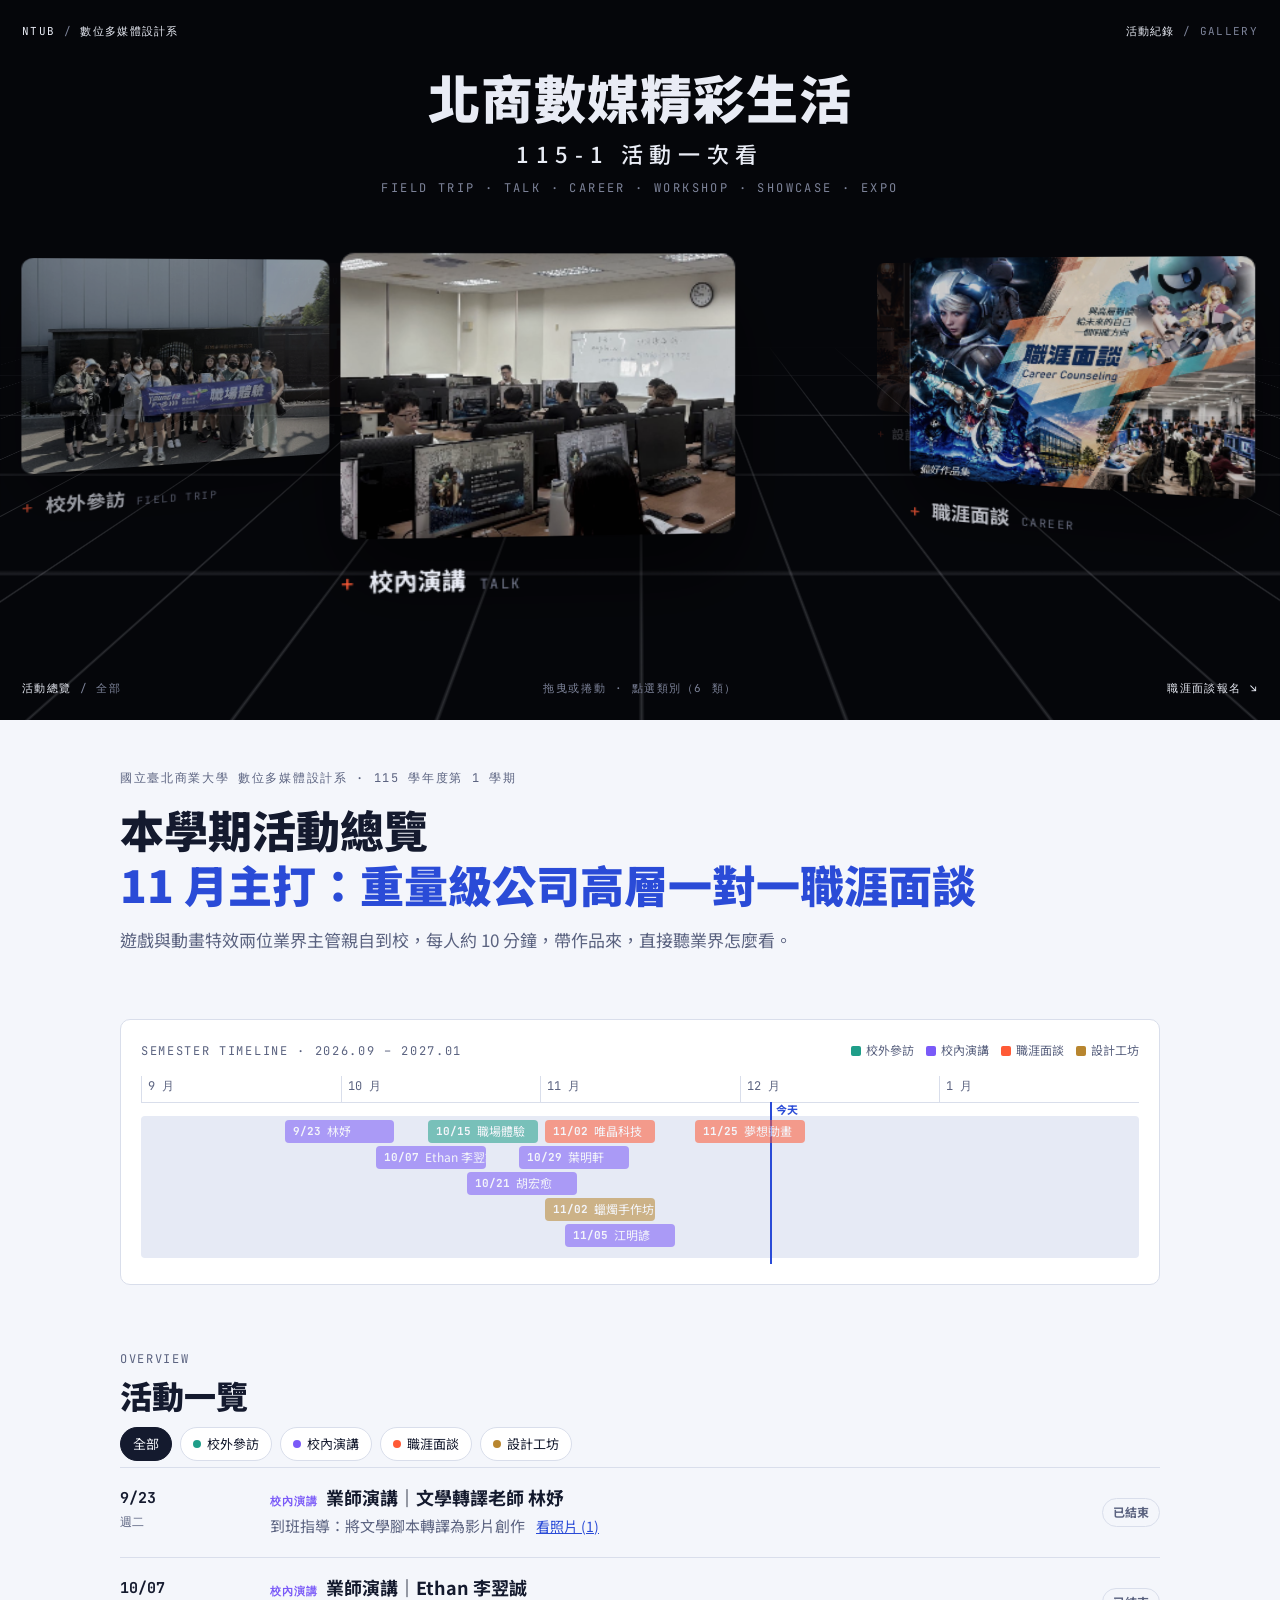
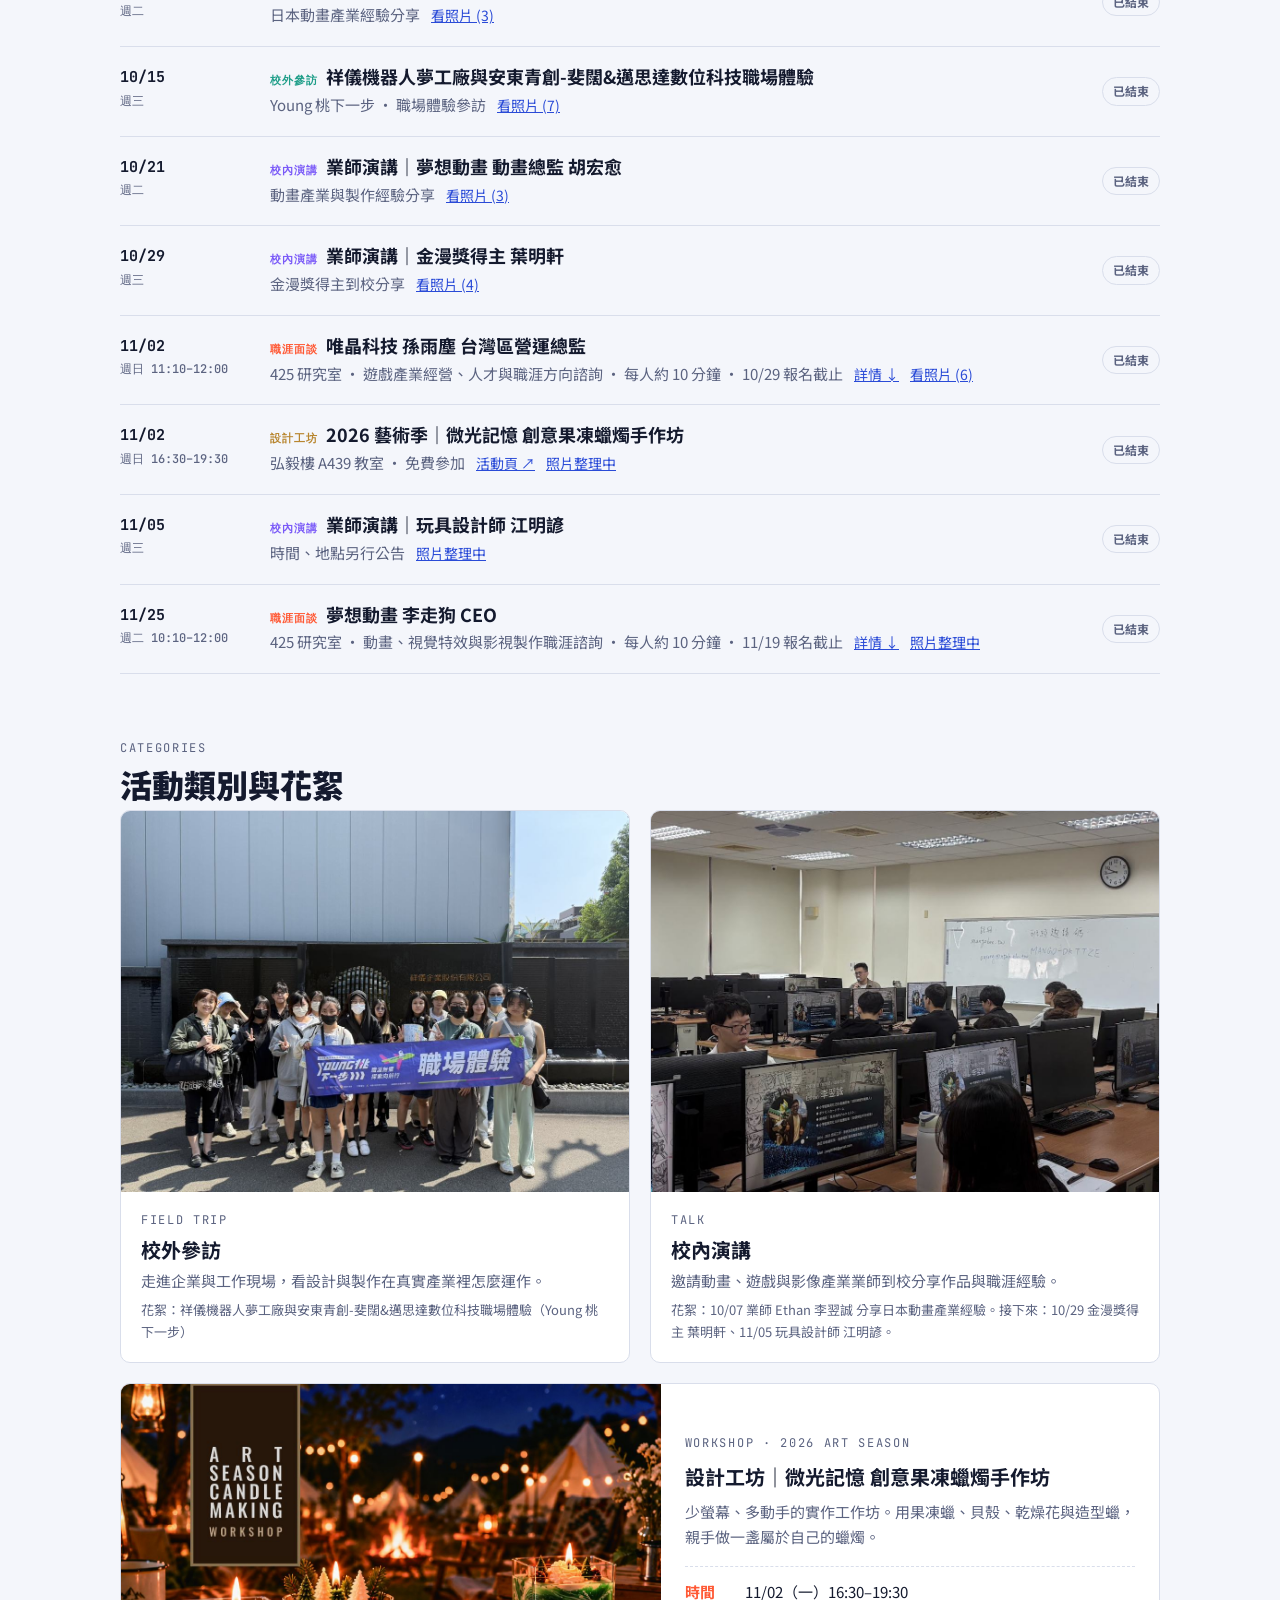
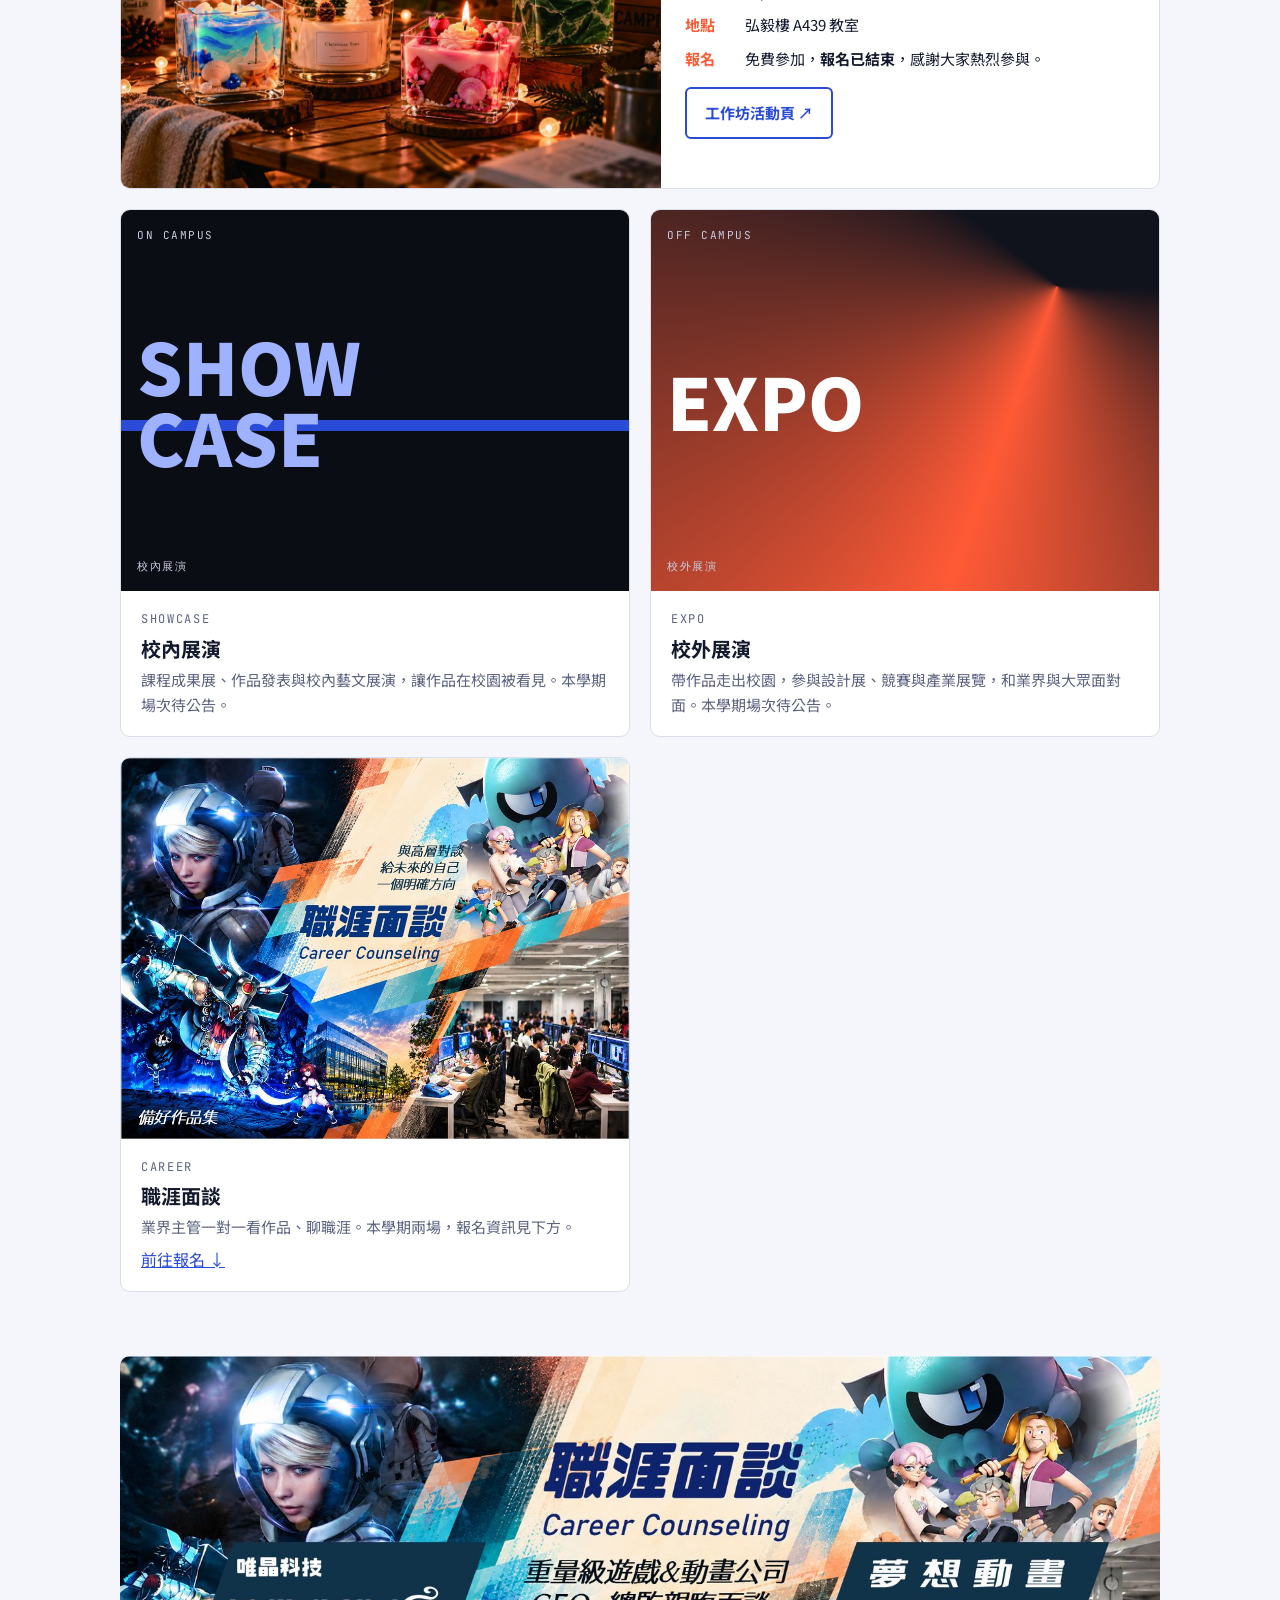
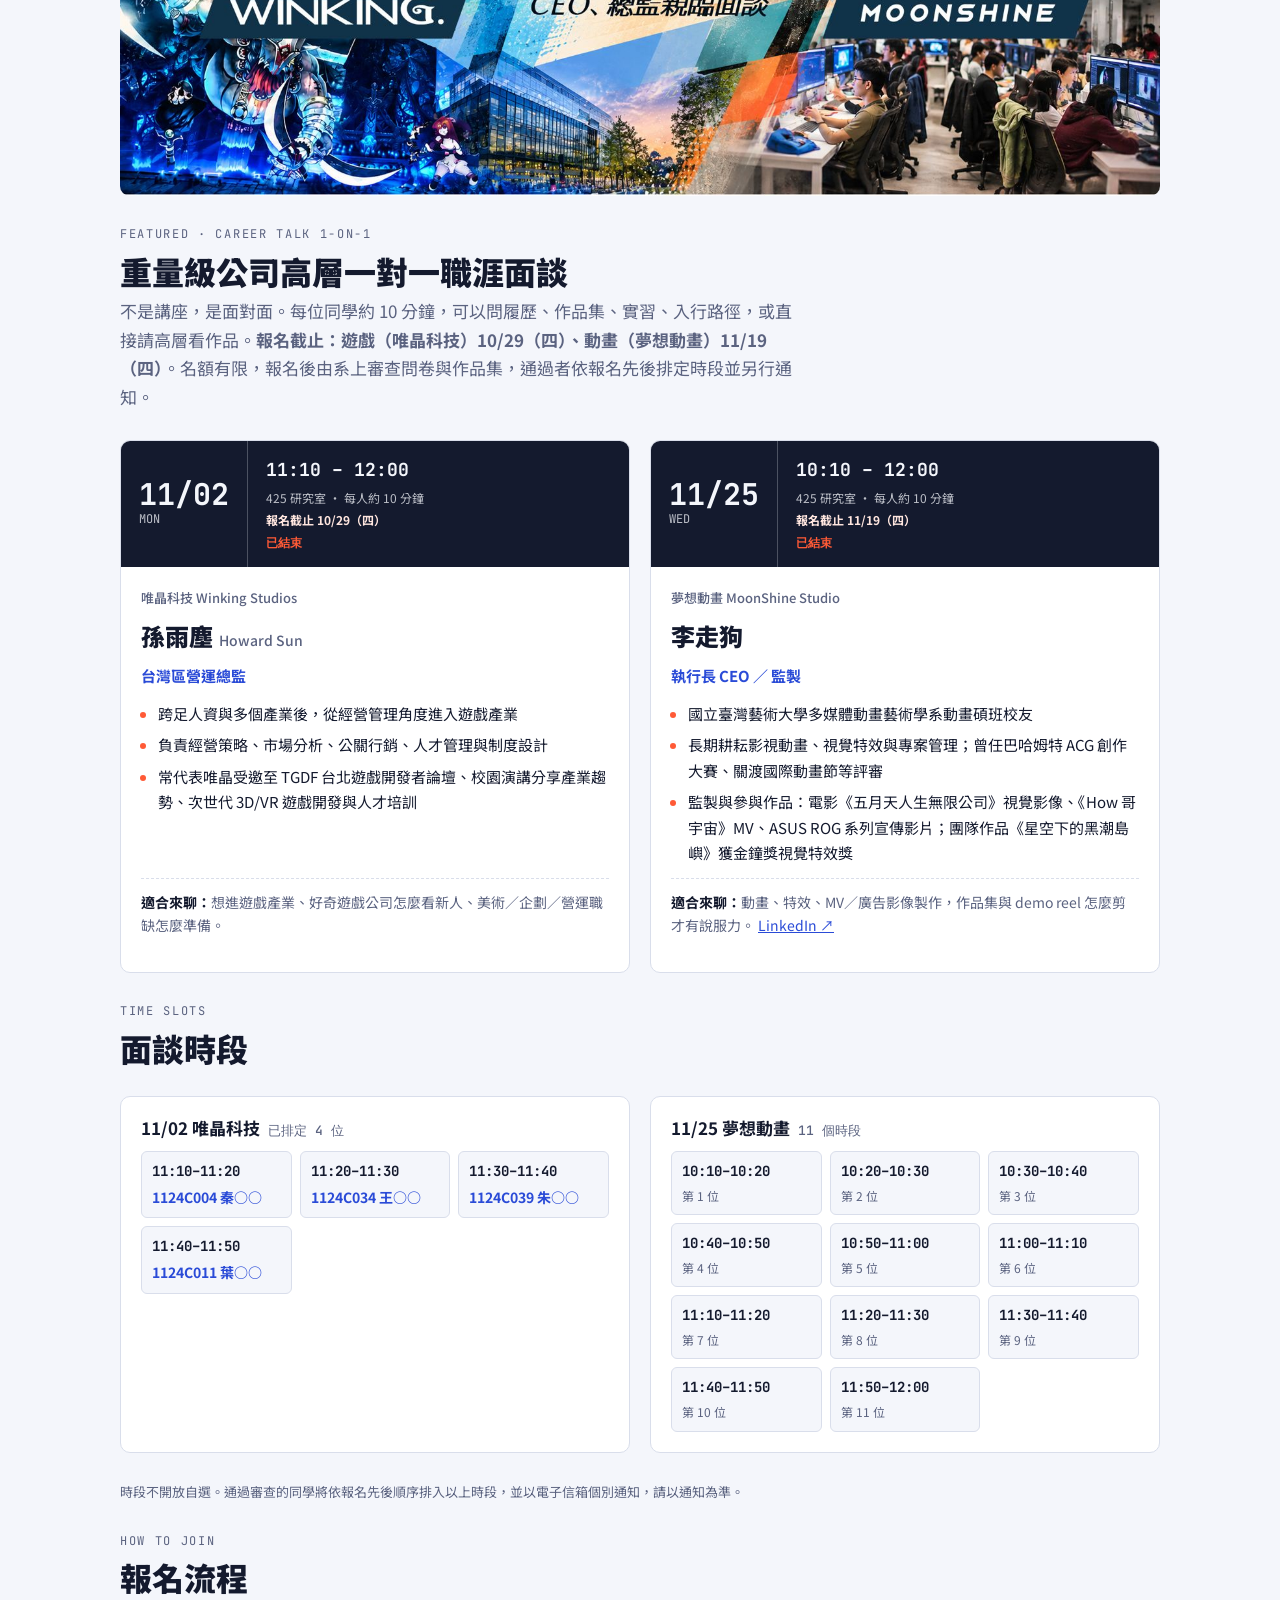
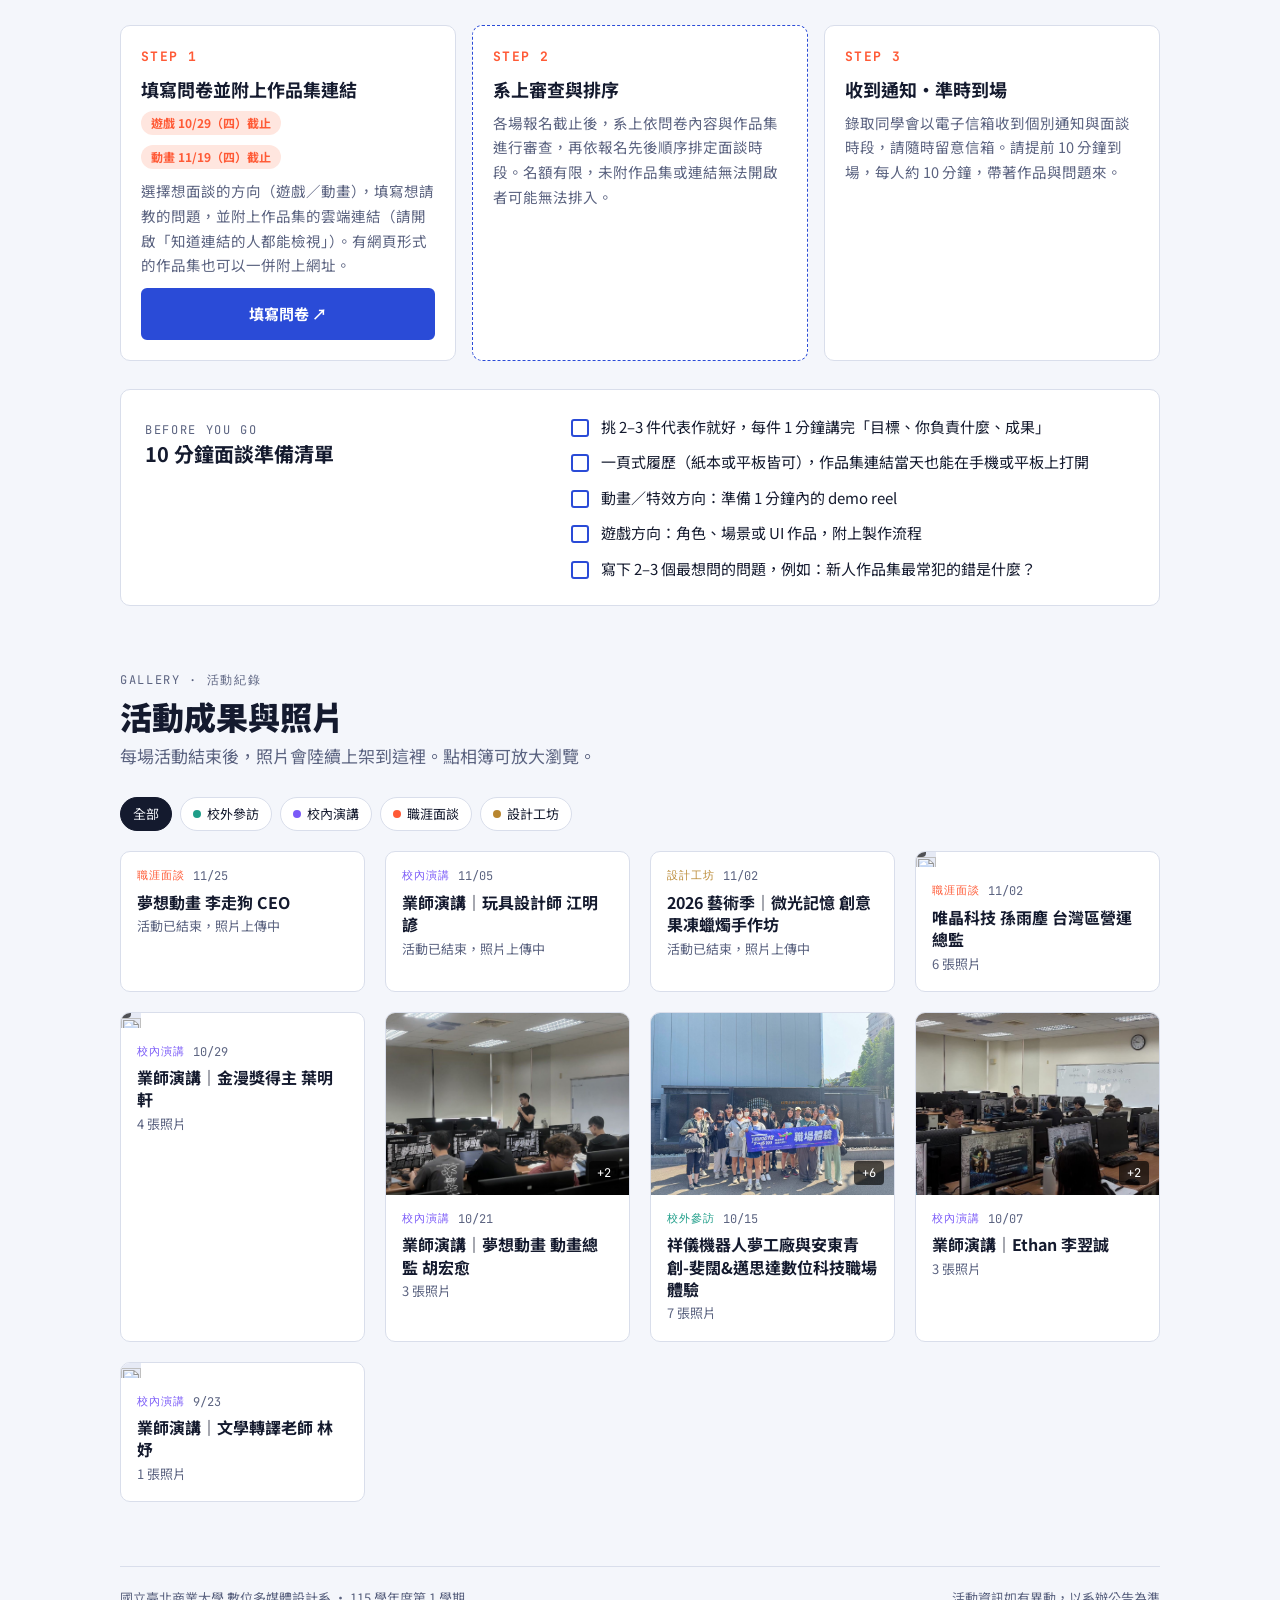
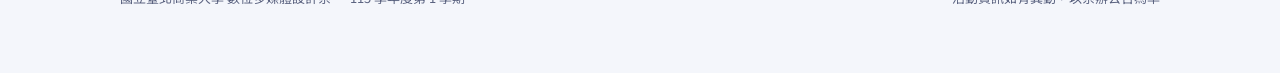
==== commit 8d1b9860: "新增 9/23 林妤演講；胡宏愈、葉明軒、11/2 唯晶面談相簿" ====
--- a/115-1/index.html
+++ b/115-1/index.html
@@ -503,17 +503,30 @@
            {src:"img/visit-1015/v05.jpg", cap:"入場導覽"},
            {src:"img/visit-1015/v06.jpg", cap:"企業分享與交流"},
            {src:"img/visit-1015/v07.jpg", cap:"職場體驗交流合影"}]},
+  {id:"talk-lin", cat:"talk", short:"林妤", title:"業師演講｜文學轉譯老師 林妤", sub:"到班指導：將文學腳本轉譯為影片創作", date:"2026-09-23", status:"done",
+   photos:[{src:"img/talk-0923/l01.jpg", cap:"林妤老師到班指導文學轉譯影片創作"}]},
   {id:"talk-ethan", cat:"talk", short:"Ethan 李翌誠", title:"業師演講｜Ethan 李翌誠", sub:"日本動畫產業經驗分享", date:"2026-10-07", status:"done",
    photos:[{src:"img/talk.jpg", cap:"業師於電腦教室分享"},
            {src:"img/talk-1007/t02.jpg", cap:"同學跟著業師的簡報實作"},
            {src:"img/talk-1007/t03.jpg", cap:"業師走進座位間與同學交流"}]},
   {id:"talk-hu", cat:"talk", short:"胡宏愈", title:"業師演講｜夢想動畫 動畫總監 胡宏愈", sub:"動畫產業與製作經驗分享", date:"2026-10-21", status:"done",
    photos:[{src:"img/talk-1021/h01.jpg", cap:"胡宏愈總監於電腦教室分享動畫製作經驗"},
-           {src:"img/talk-1021/h02.jpg", cap:"課後同學圍著總監交流"}]},
-  {id:"talk-yeh", cat:"talk", short:"葉明軒", title:"業師演講｜金漫獎得主 葉明軒", sub:"時間、地點另行公告", date:"2026-10-29", status:"upcoming", photos:[]},
+           {src:"img/talk-1021/h02.jpg", cap:"課後同學圍著總監交流"},
+           {src:"img/talk-1021/h03.jpg", cap:"胡宏愈總監與同學交流作品"}]},
+  {id:"talk-yeh", cat:"talk", short:"葉明軒", title:"業師演講｜金漫獎得主 葉明軒", sub:"金漫獎得主到校分享", date:"2026-10-29", status:"done",
+   photos:[{src:"img/talk-1029/y01.jpg", cap:"葉明軒老師分享漫畫創作"},
+           {src:"img/talk-1029/y02.jpg", cap:"同學專心聆聽演講"},
+           {src:"img/talk-1029/y03.jpg", cap:"演講現場"},
+           {src:"img/talk-1029/y04.jpg", cap:"同學螢幕上的演講簡報"}]},
   {id:"talk-chiang", cat:"talk", short:"江明諺", title:"業師演講｜玩具設計師 江明諺", sub:"時間、地點另行公告", date:"2026-11-05", status:"upcoming", photos:[]},
   {id:"career-winking", cat:"career", short:"唯晶科技", title:"唯晶科技 孫雨塵 台灣區營運總監", deadline:"2026-10-29", sub:"425 研究室 · 遊戲產業經營、人才與職涯方向諮詢 · 每人約 10 分鐘 · 10/29 報名截止",
-   date:"2026-11-02", time:"11:10–12:00", link:"#career", photos:[]},
+   date:"2026-11-02", time:"11:10–12:00", link:"#career", status:"done",
+   photos:[{src:"img/career-1102/c05.jpg", cap:"孫雨塵總監分享遊戲產業經驗"},
+           {src:"img/career-1102/c01.jpg", cap:"一對一面談，總監看同學作品"},
+           {src:"img/career-1102/c02.jpg", cap:"面談簡報"},
+           {src:"img/career-1102/c03.jpg", cap:"同學與總監交流"},
+           {src:"img/career-1102/c04.jpg", cap:"面談現場"},
+           {src:"img/career-1102/c06.jpg", cap:"同學聆聽總監分享"}]},
   {id:"ws-glow", cat:"workshop", short:"蠟燭手作坊", title:"2026 藝術季｜微光記憶 創意果凍蠟燭手作坊", sub:"弘毅樓 A439 教室 · 免費參加",
    date:"2026-11-02", time:"16:30–19:30", status:"closed", link:"../ntub-studio/art-season/glow/index.html", photos:[]},
   {id:"career-moonshine", cat:"career", short:"夢想動畫", title:"夢想動畫 李走狗 CEO", deadline:"2026-11-19", sub:"425 研究室 · 動畫、視覺特效與影視製作職涯諮詢 · 每人約 10 分鐘 · 11/19 報名截止",
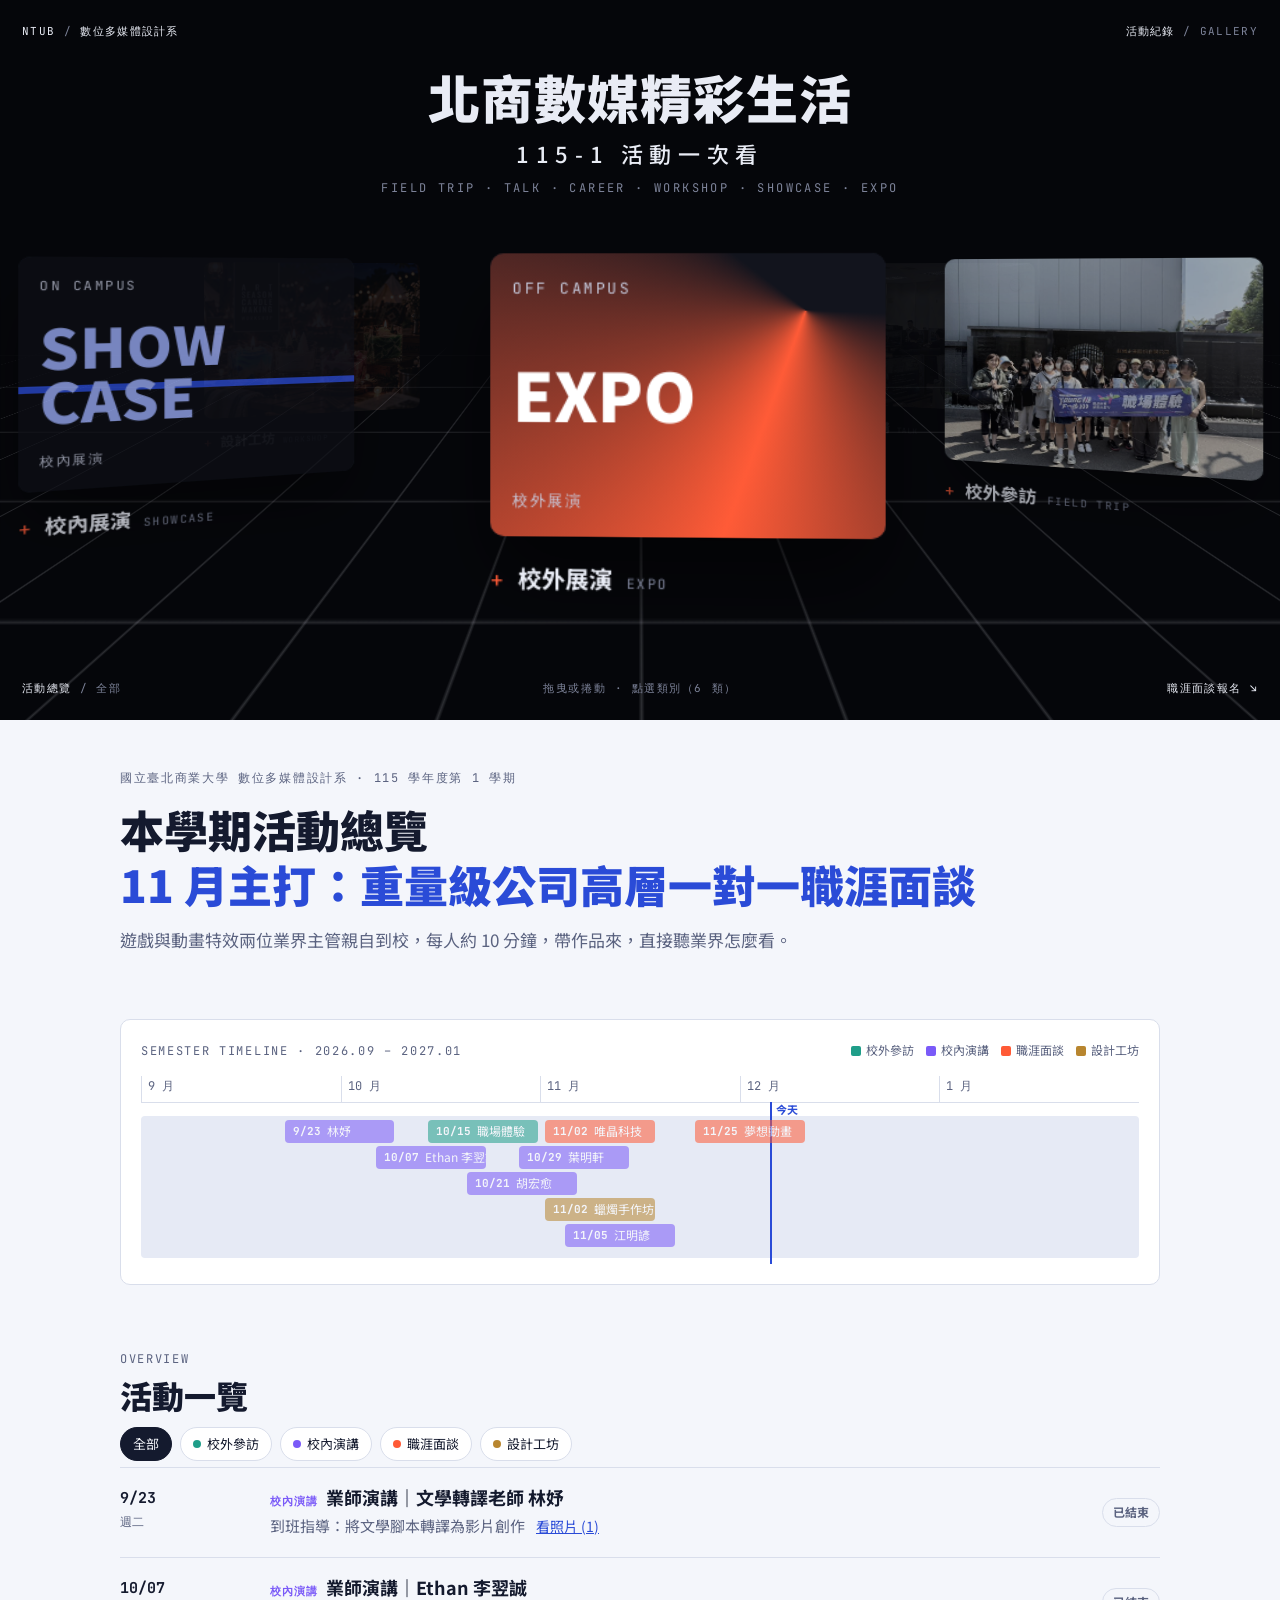
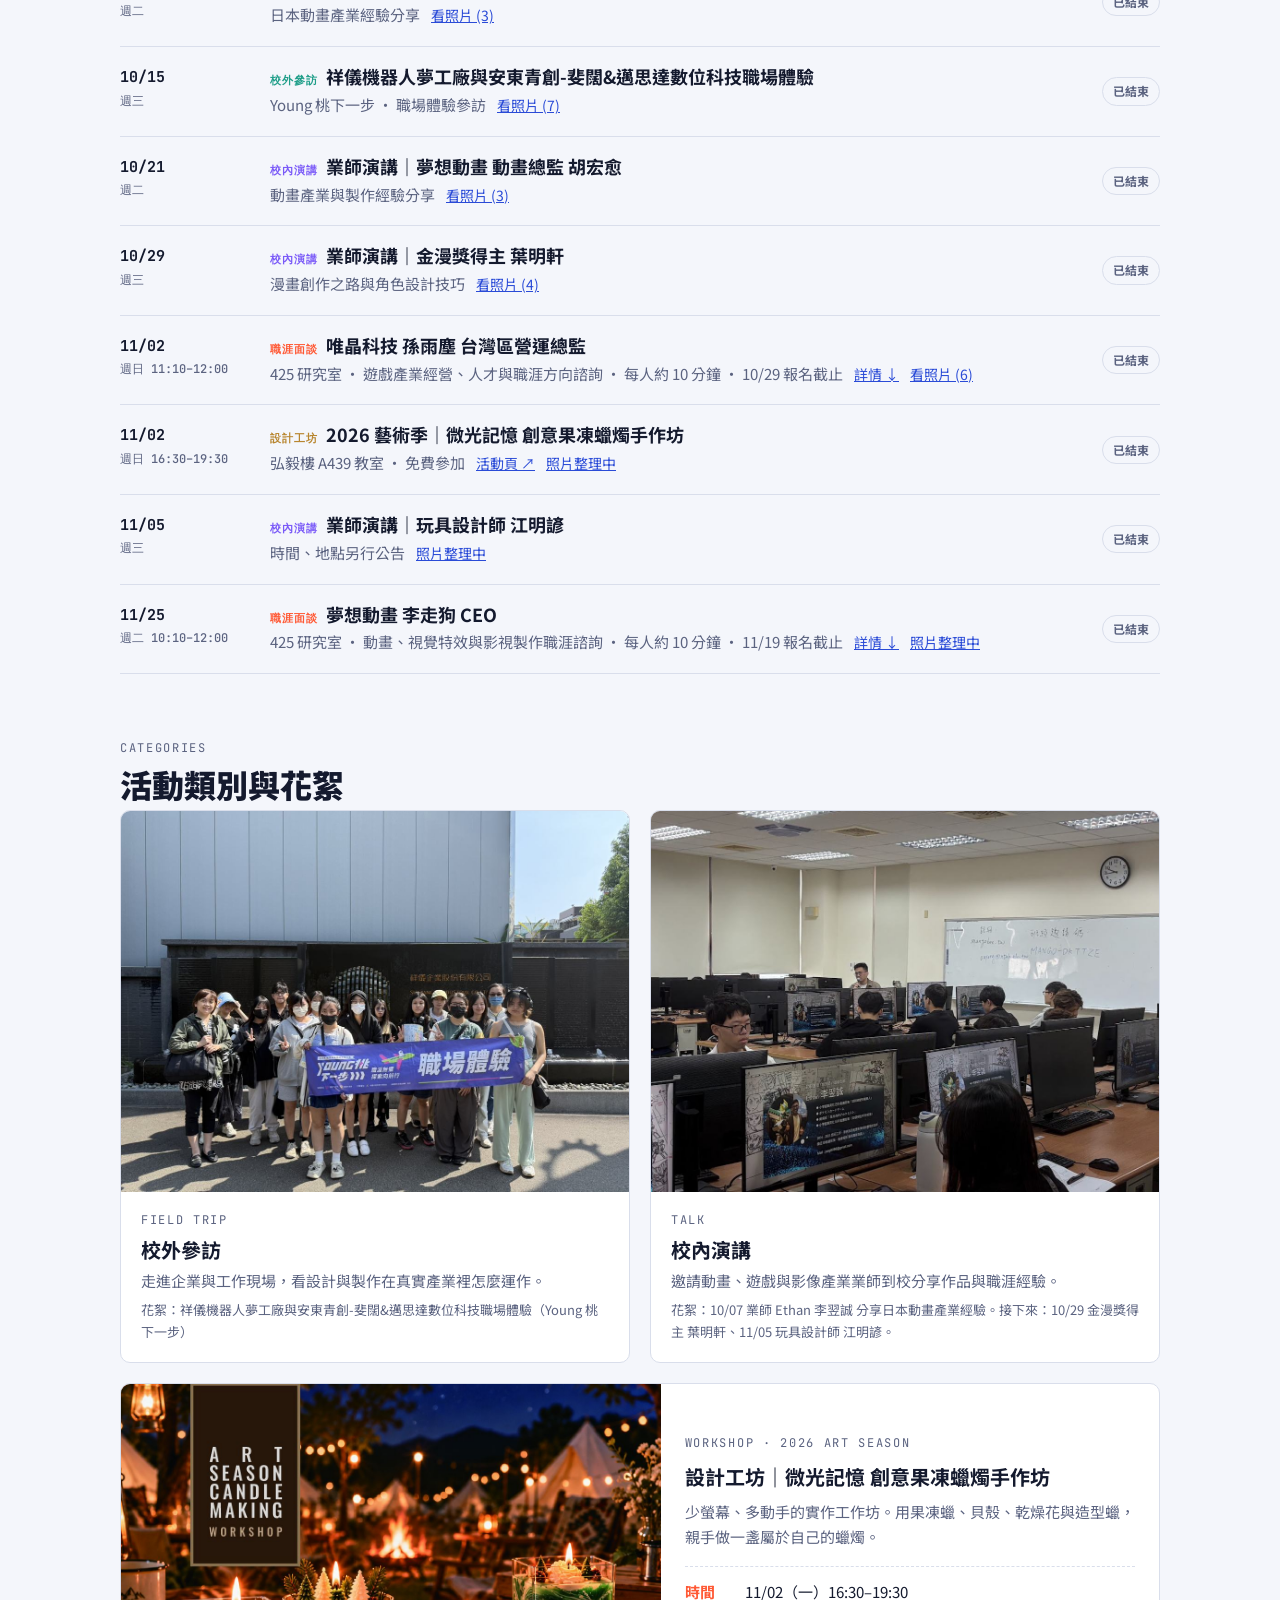
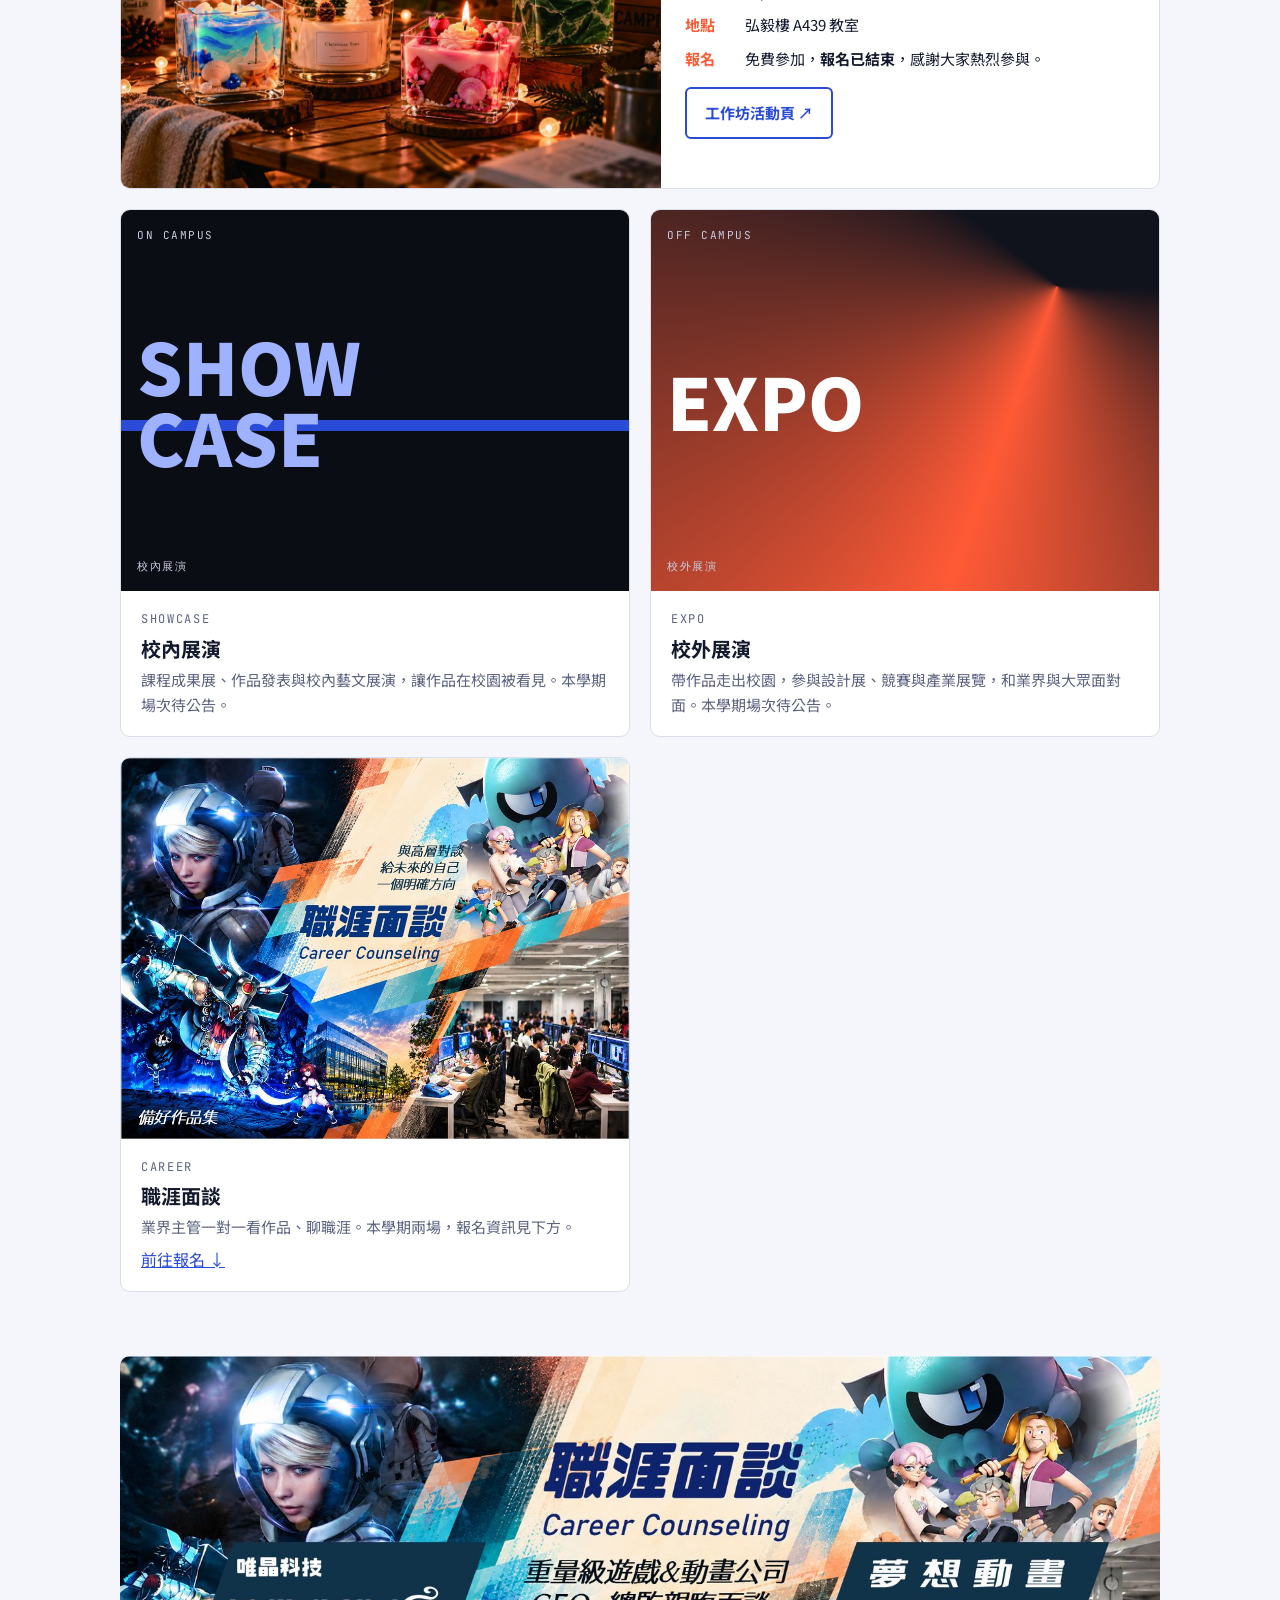
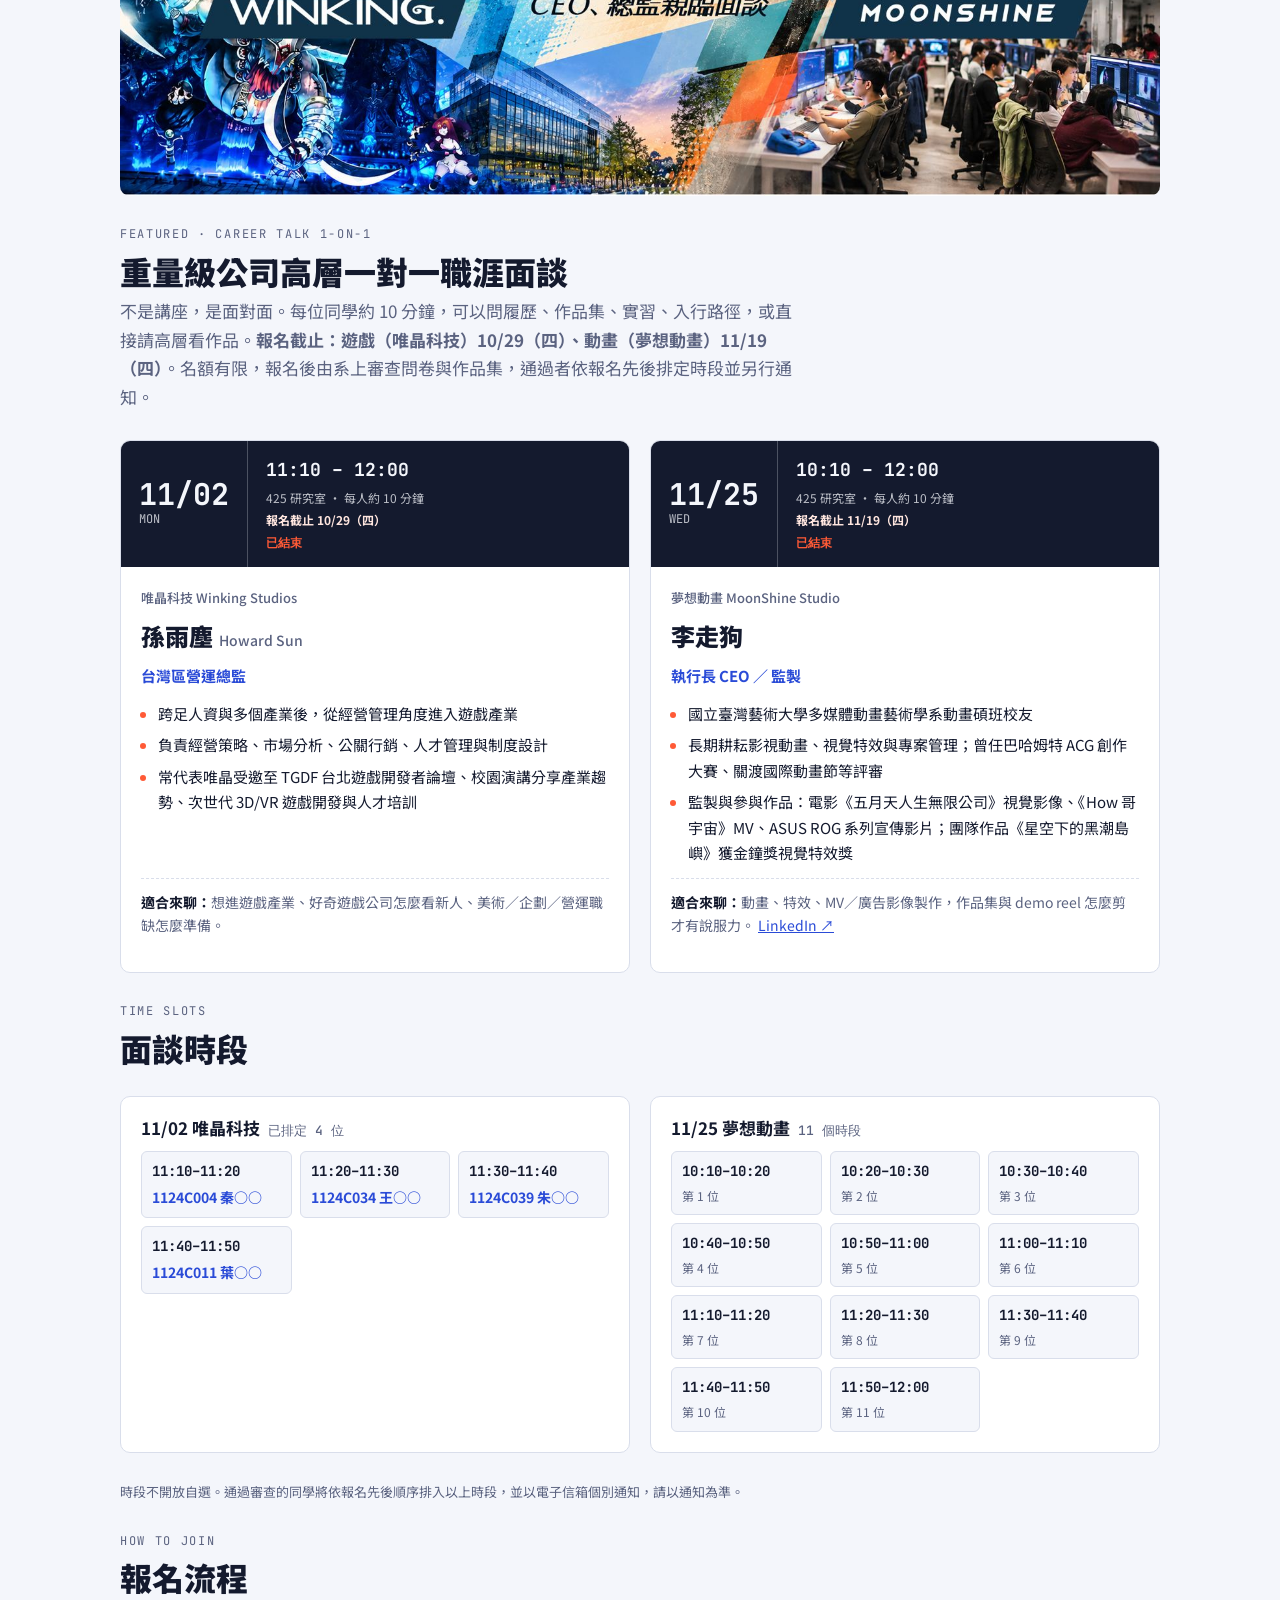
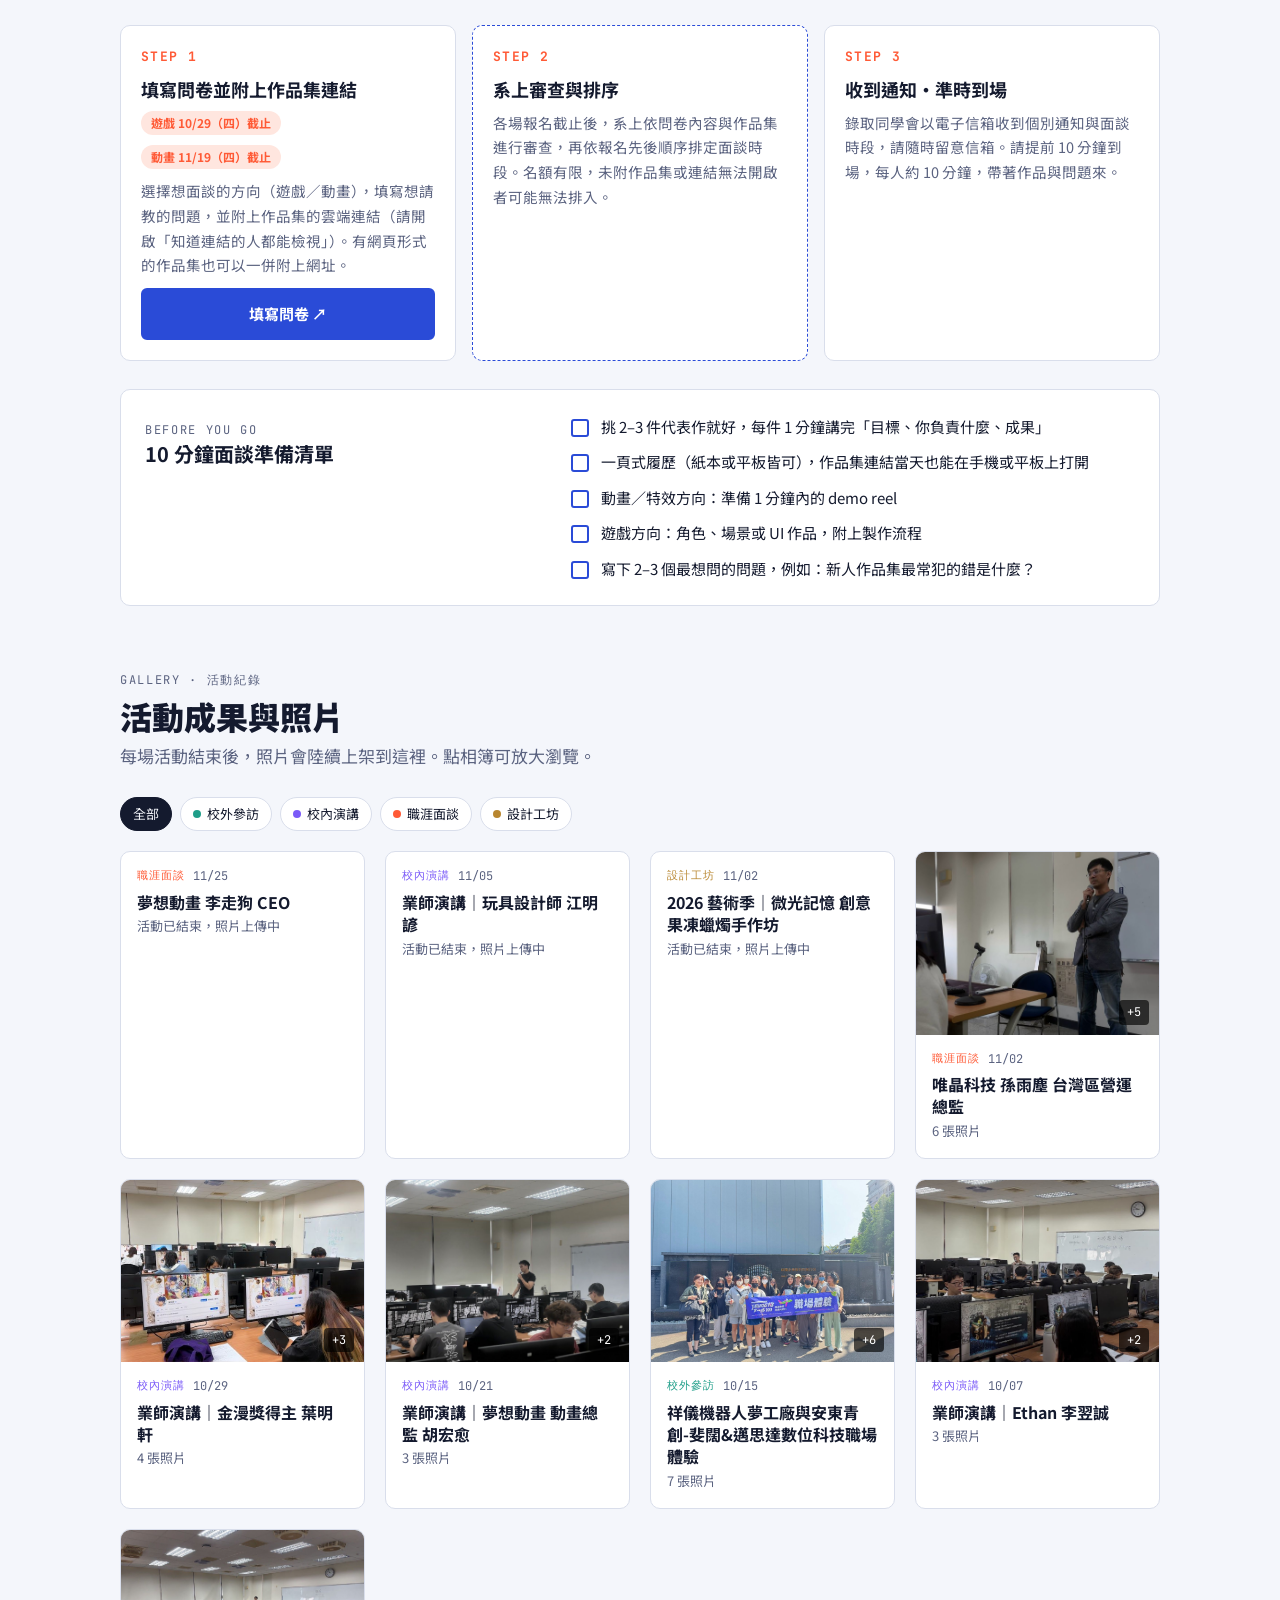
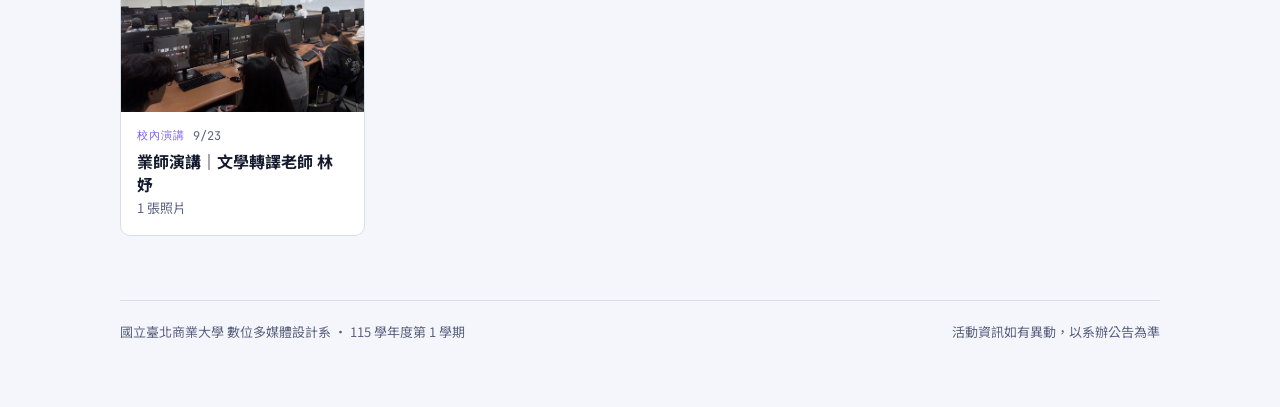
==== commit b2a69126: "葉明軒演講主題" ====
--- a/115-1/index.html
+++ b/115-1/index.html
@@ -513,7 +513,7 @@
    photos:[{src:"img/talk-1021/h01.jpg", cap:"胡宏愈總監於電腦教室分享動畫製作經驗"},
            {src:"img/talk-1021/h02.jpg", cap:"課後同學圍著總監交流"},
            {src:"img/talk-1021/h03.jpg", cap:"胡宏愈總監與同學交流作品"}]},
-  {id:"talk-yeh", cat:"talk", short:"葉明軒", title:"業師演講｜金漫獎得主 葉明軒", sub:"金漫獎得主到校分享", date:"2026-10-29", status:"done",
+  {id:"talk-yeh", cat:"talk", short:"葉明軒", title:"業師演講｜金漫獎得主 葉明軒", sub:"漫畫創作之路與角色設計技巧", date:"2026-10-29", status:"done",
    photos:[{src:"img/talk-1029/y01.jpg", cap:"葉明軒老師分享漫畫創作"},
            {src:"img/talk-1029/y02.jpg", cap:"同學專心聆聽演講"},
            {src:"img/talk-1029/y03.jpg", cap:"演講現場"},
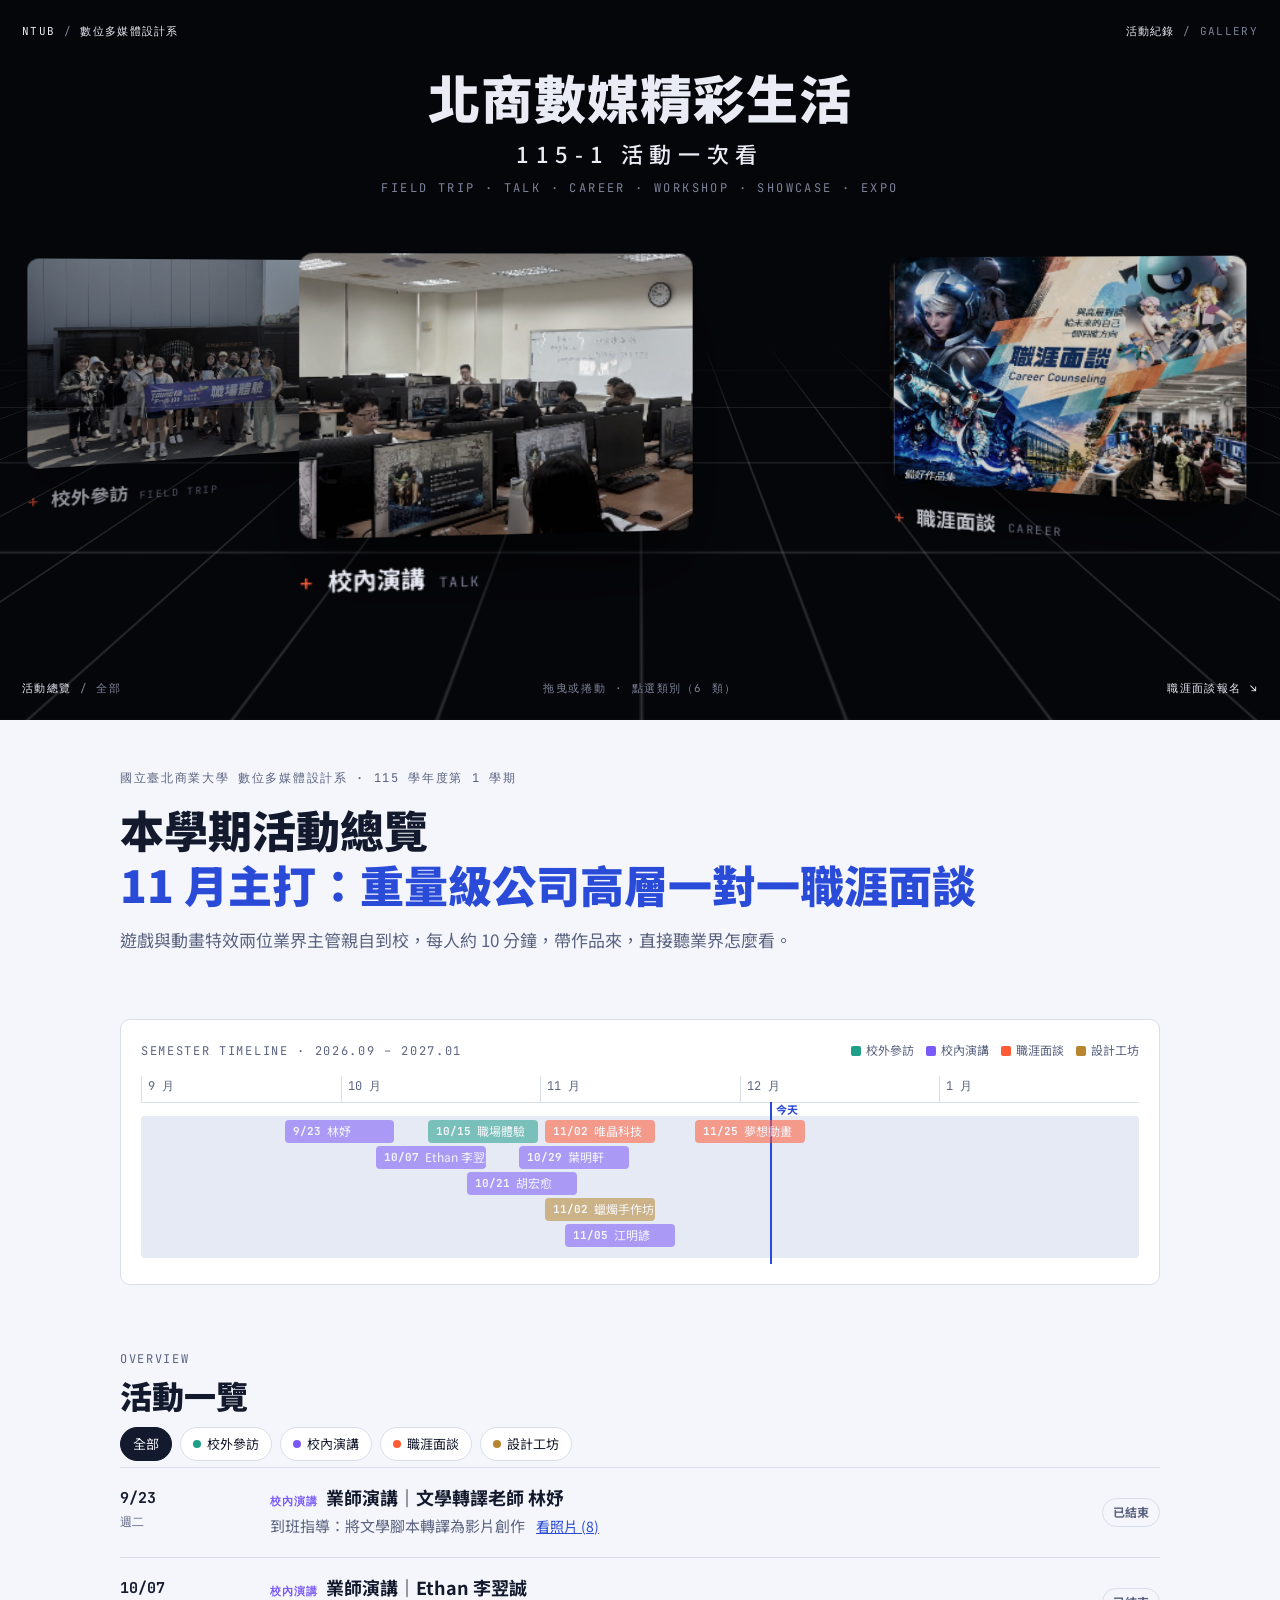
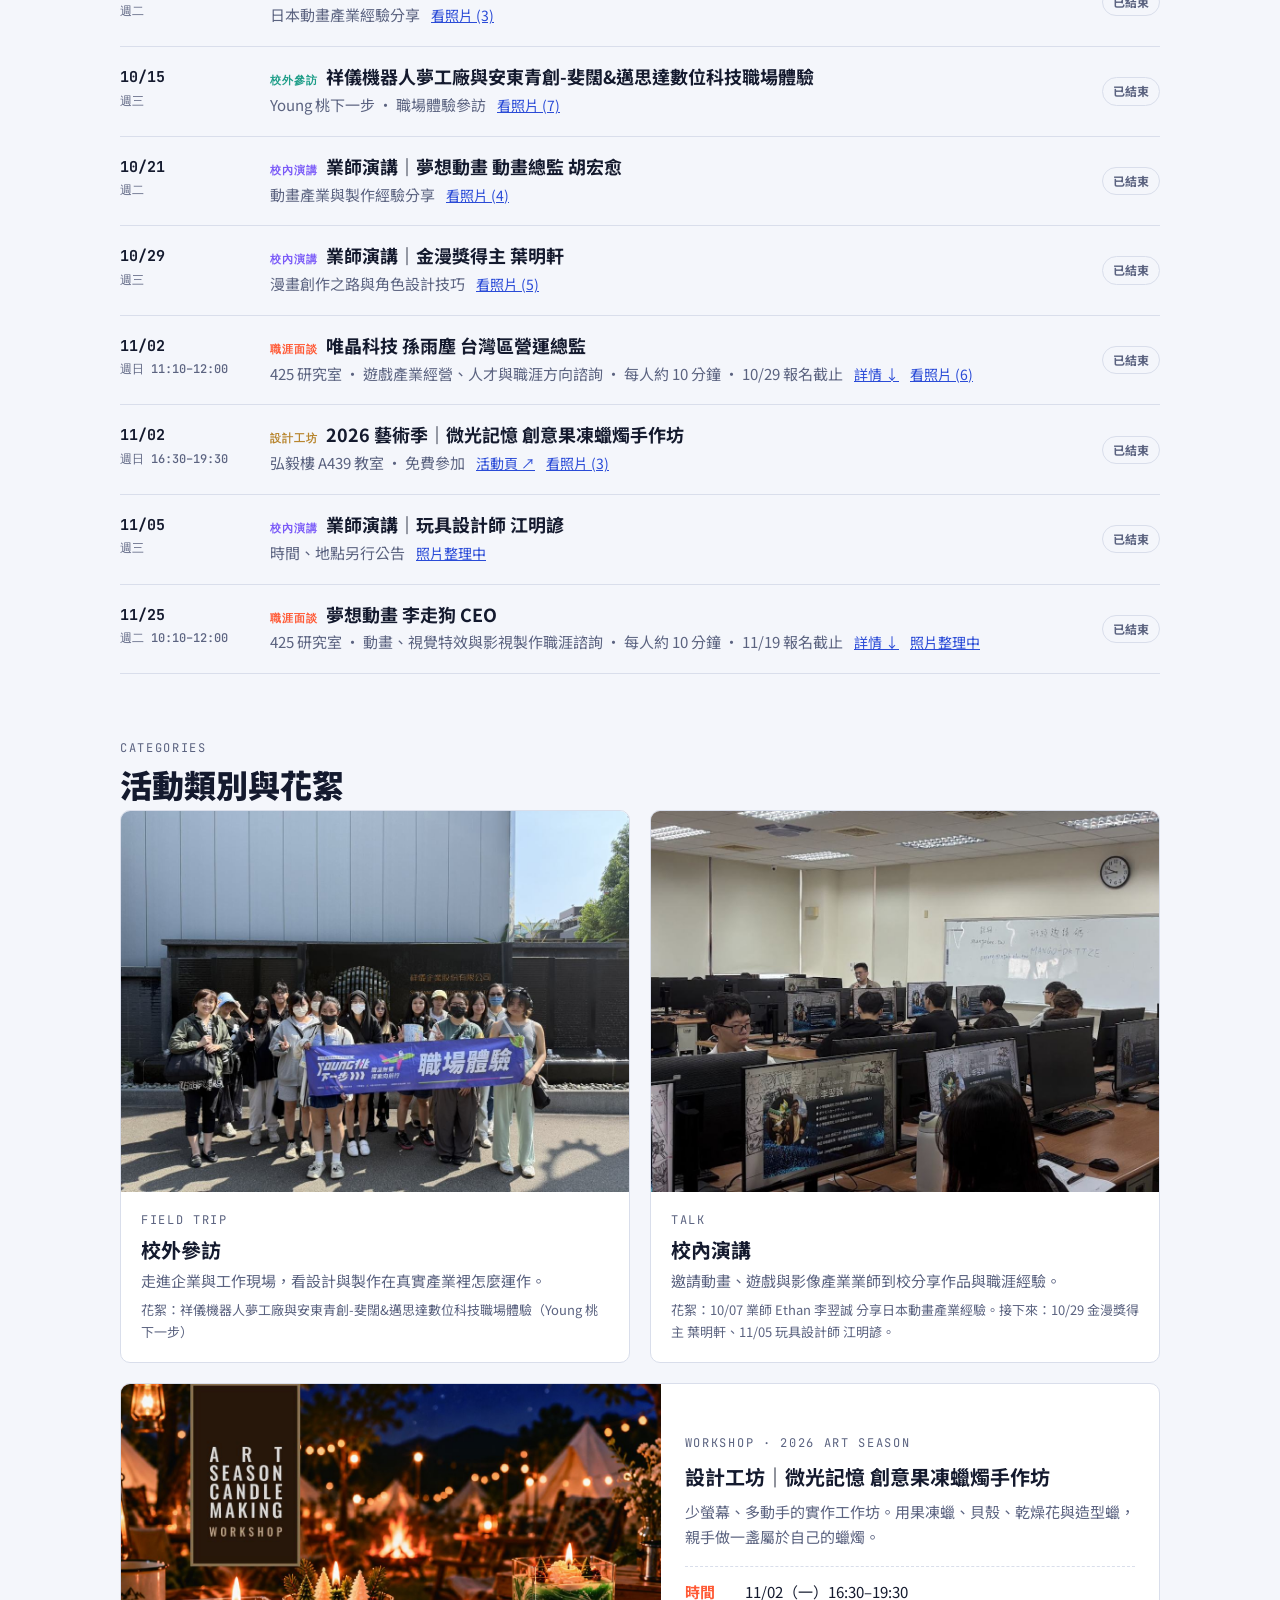
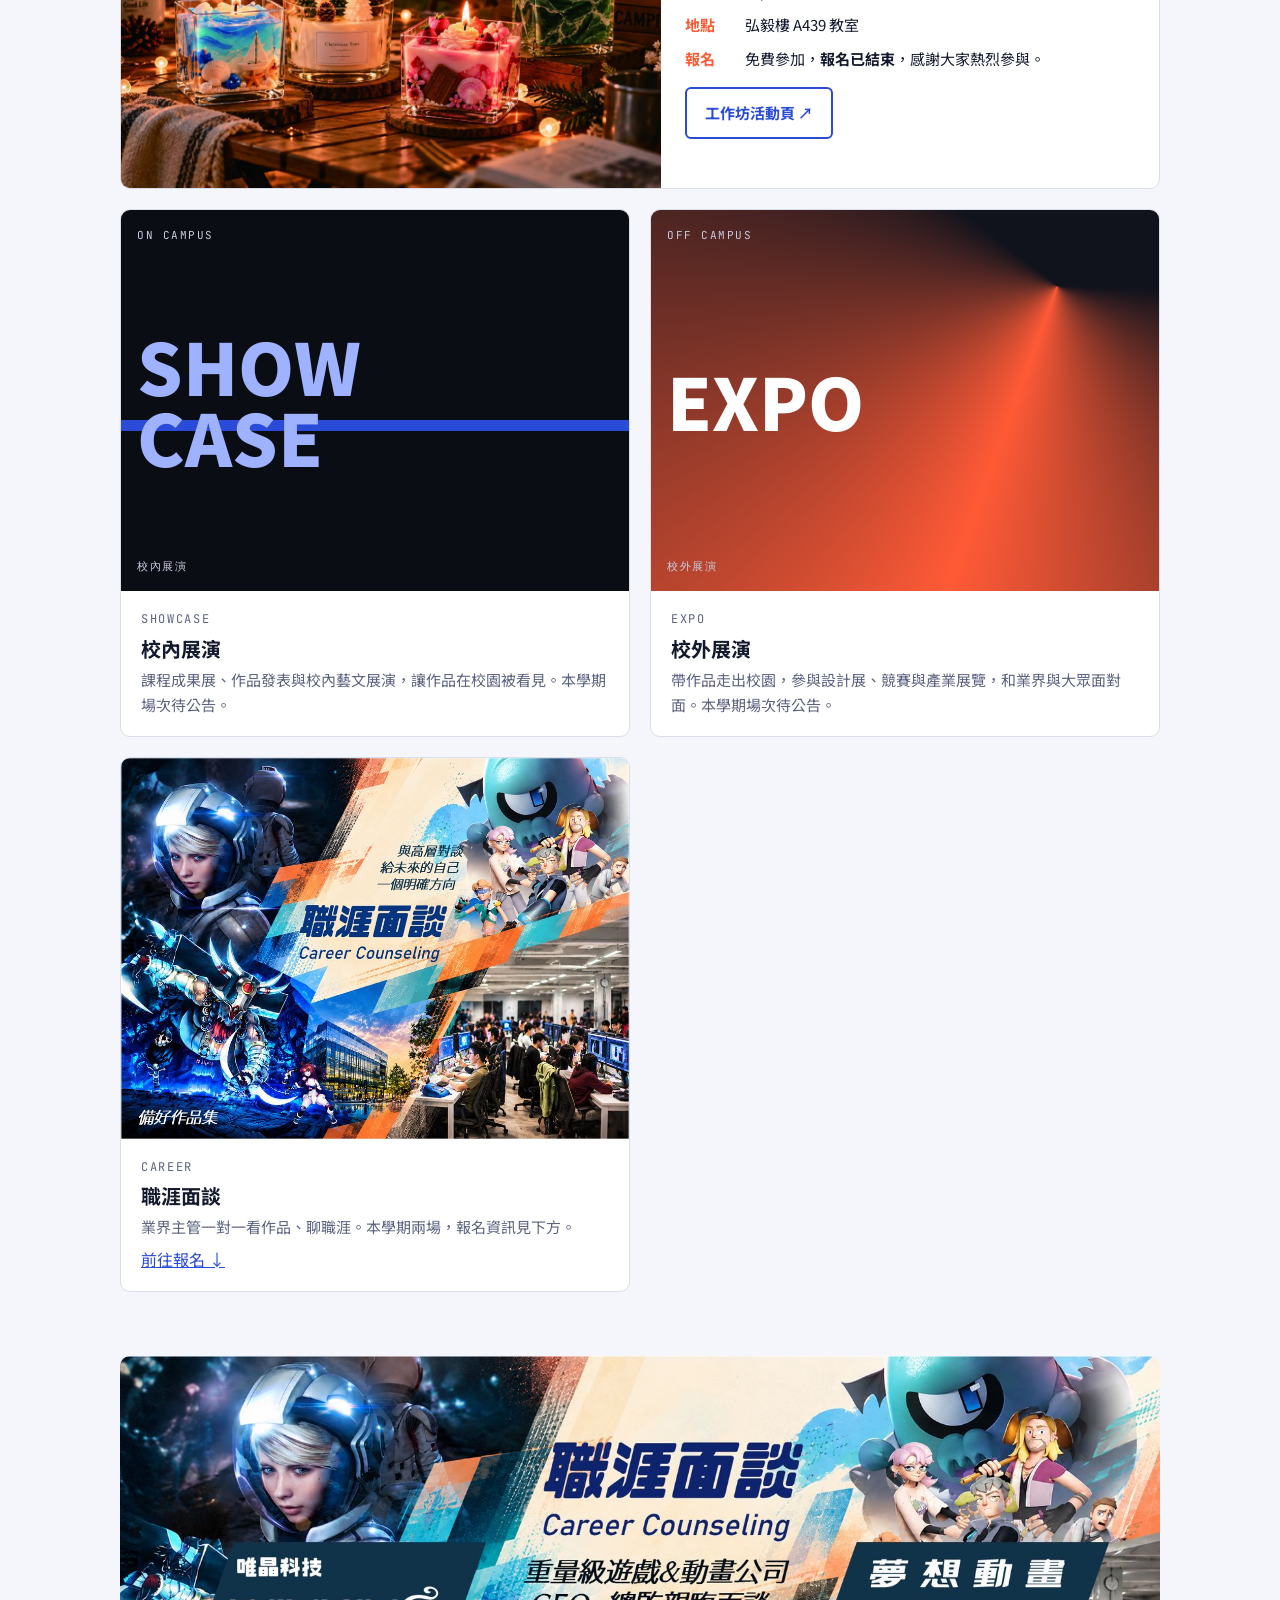
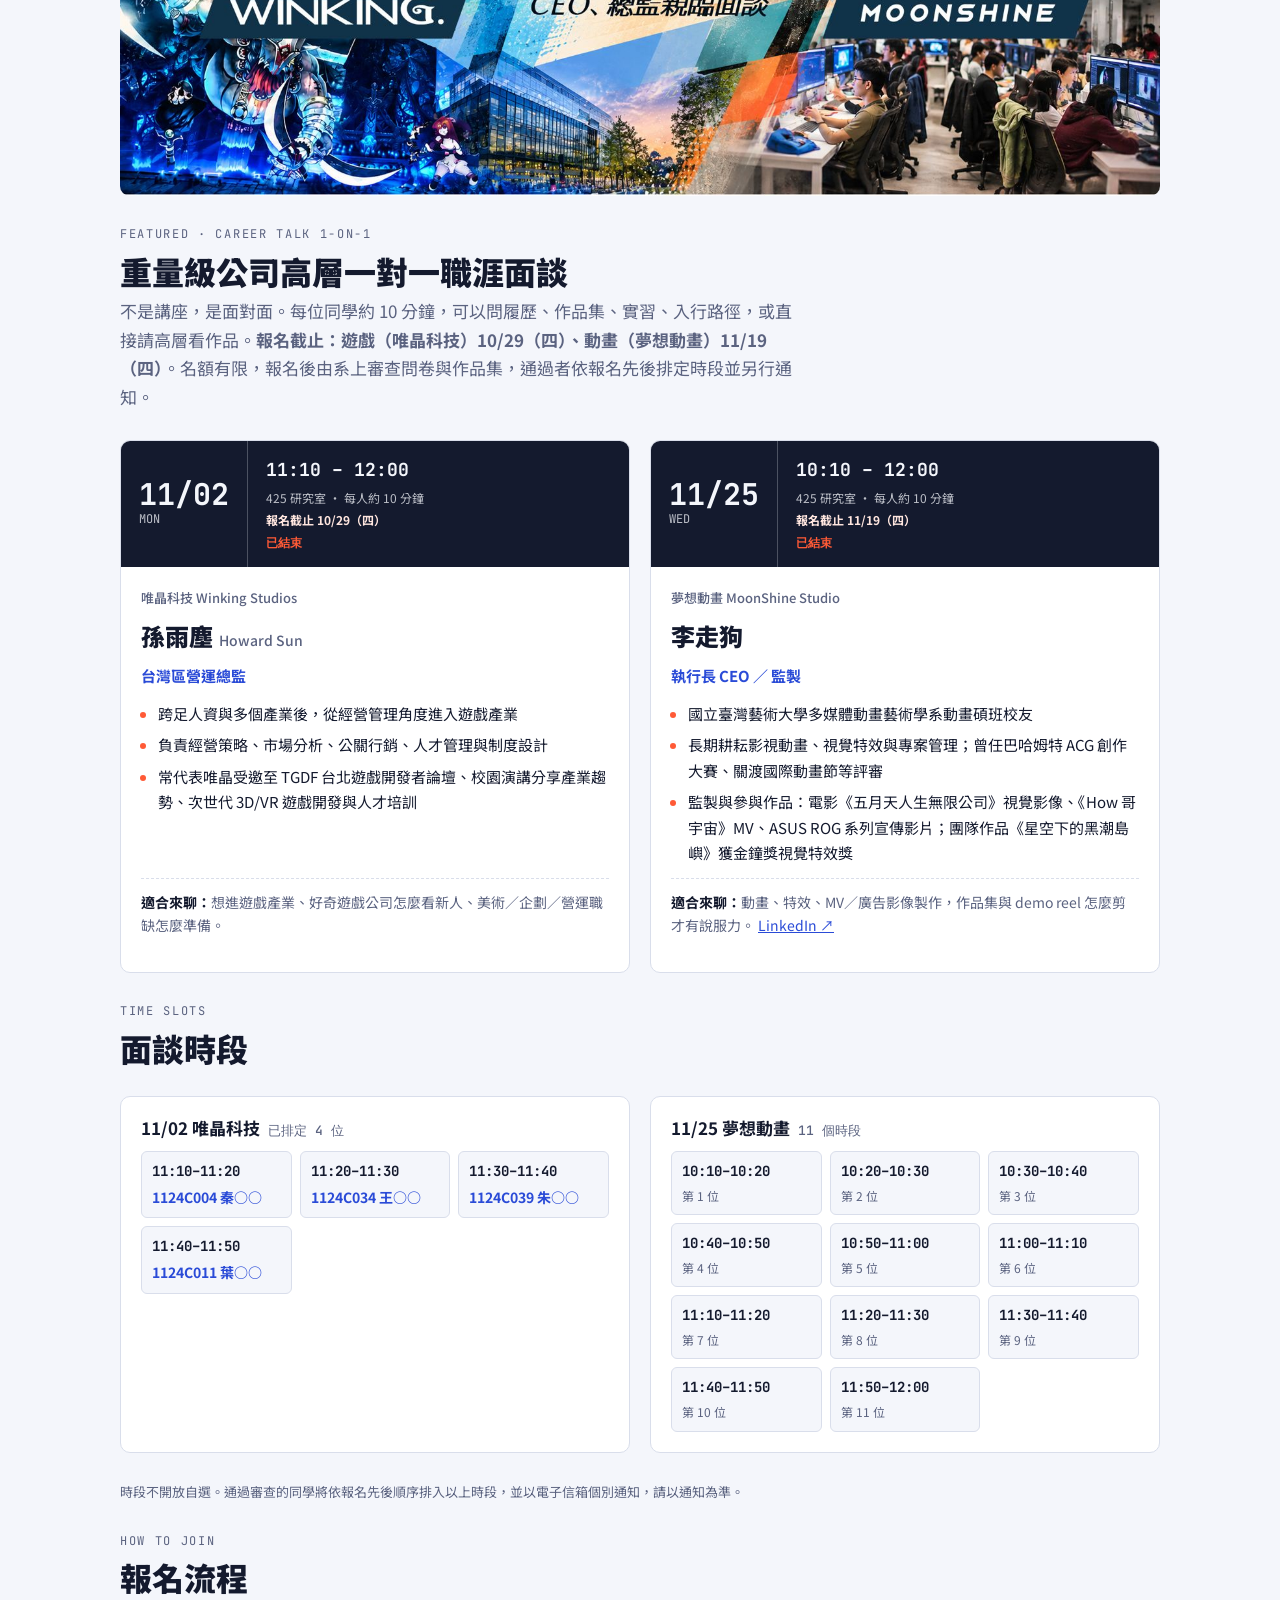
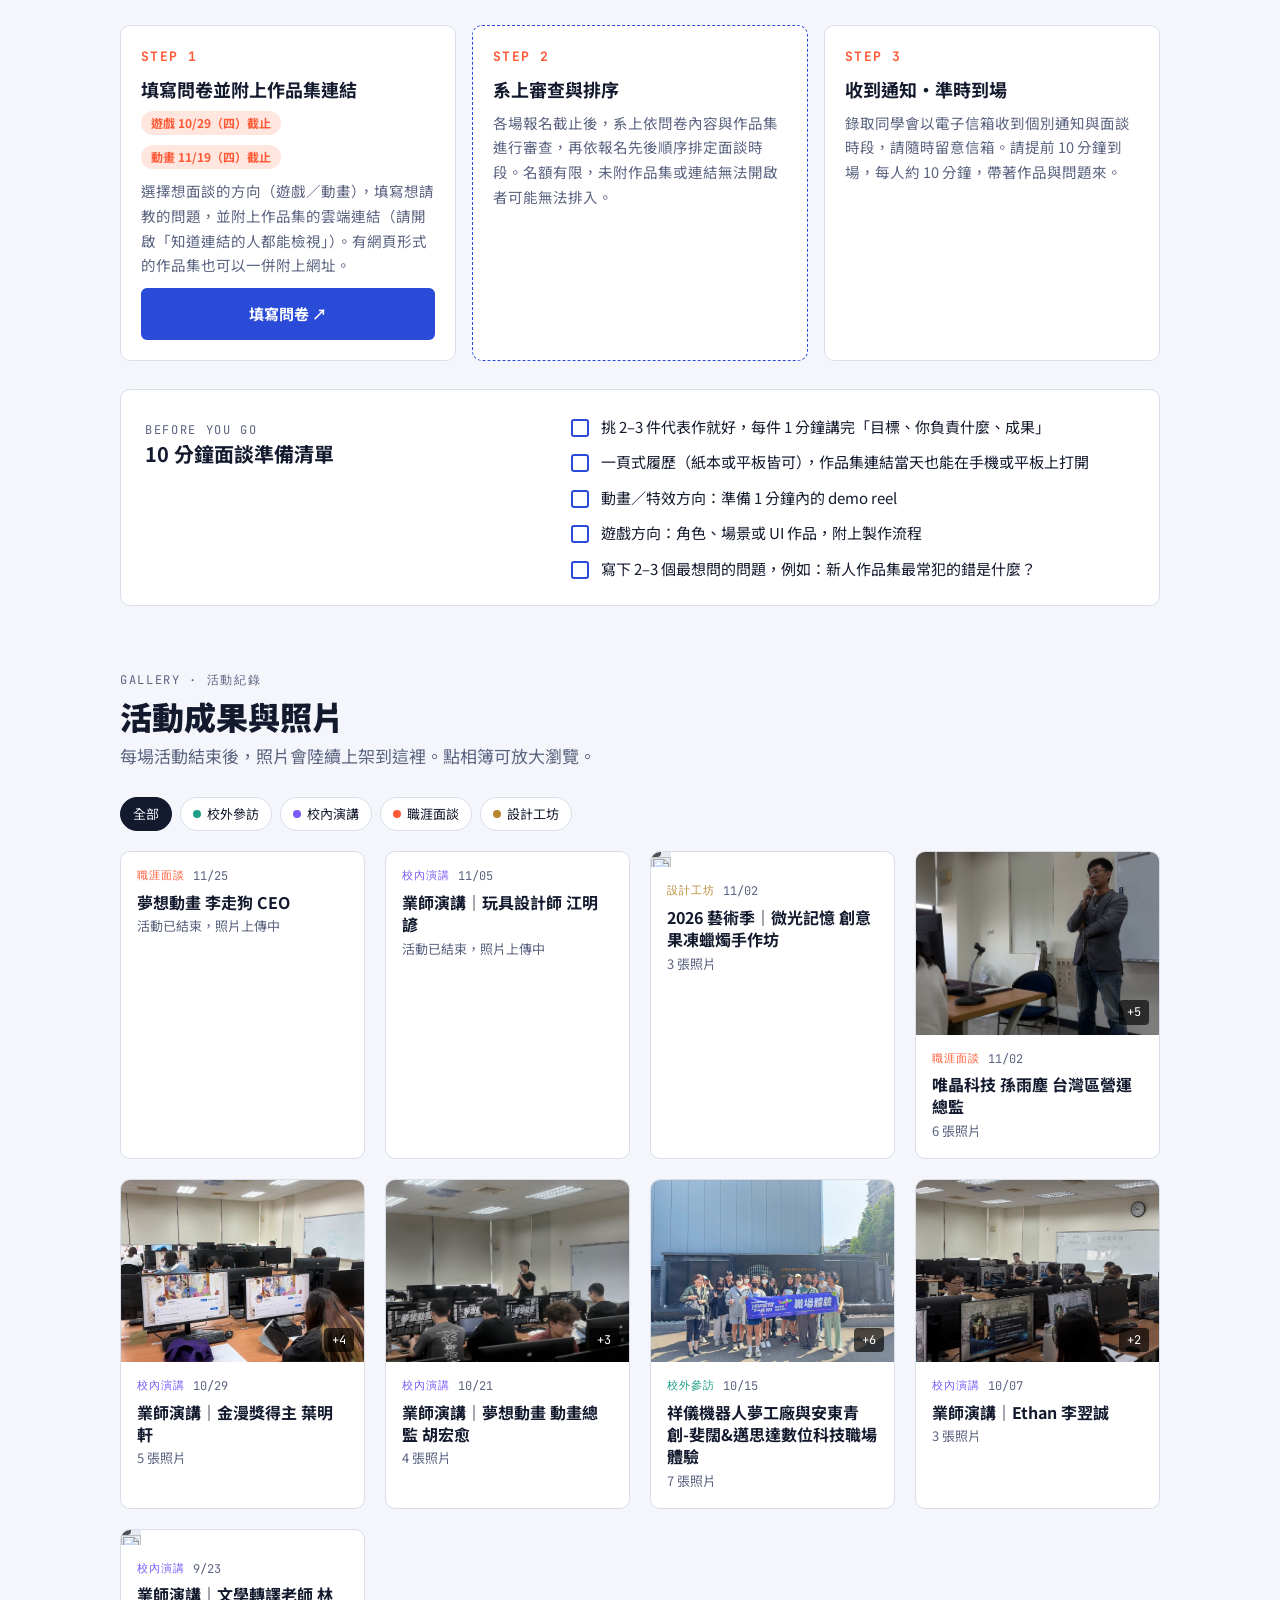
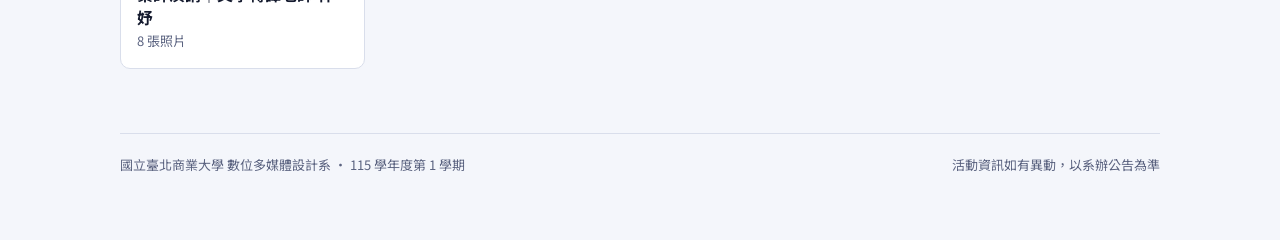
==== commit b7e7c458: "補林妤、胡宏愈、葉明軒、微光記憶工作坊照片" ====
--- a/115-1/index.html
+++ b/115-1/index.html
@@ -504,7 +504,14 @@
            {src:"img/visit-1015/v06.jpg", cap:"企業分享與交流"},
            {src:"img/visit-1015/v07.jpg", cap:"職場體驗交流合影"}]},
   {id:"talk-lin", cat:"talk", short:"林妤", title:"業師演講｜文學轉譯老師 林妤", sub:"到班指導：將文學腳本轉譯為影片創作", date:"2026-09-23", status:"done",
-   photos:[{src:"img/talk-0923/l01.jpg", cap:"林妤老師到班指導文學轉譯影片創作"}]},
+   photos:[{src:"img/talk-0923/l07.jpg", cap:"林妤老師到班講解文學轉譯"},
+           {src:"img/talk-0923/l01.jpg", cap:"林妤老師到班指導文學轉譯影片創作"},
+           {src:"img/talk-0923/l08.jpg", cap:"老師分享影像轉譯案例"},
+           {src:"img/talk-0923/l06.jpg", cap:"同學聆聽課程"},
+           {src:"img/talk-0923/l02.jpg", cap:"分組討論腳本"},
+           {src:"img/talk-0923/l03.jpg", cap:"老師逐組指導"},
+           {src:"img/talk-0923/l04.jpg", cap:"同學提問交流"},
+           {src:"img/talk-0923/l05.jpg", cap:"腳本轉譯討論"}]},
   {id:"talk-ethan", cat:"talk", short:"Ethan 李翌誠", title:"業師演講｜Ethan 李翌誠", sub:"日本動畫產業經驗分享", date:"2026-10-07", status:"done",
    photos:[{src:"img/talk.jpg", cap:"業師於電腦教室分享"},
            {src:"img/talk-1007/t02.jpg", cap:"同學跟著業師的簡報實作"},
@@ -512,12 +519,14 @@
   {id:"talk-hu", cat:"talk", short:"胡宏愈", title:"業師演講｜夢想動畫 動畫總監 胡宏愈", sub:"動畫產業與製作經驗分享", date:"2026-10-21", status:"done",
    photos:[{src:"img/talk-1021/h01.jpg", cap:"胡宏愈總監於電腦教室分享動畫製作經驗"},
            {src:"img/talk-1021/h02.jpg", cap:"課後同學圍著總監交流"},
-           {src:"img/talk-1021/h03.jpg", cap:"胡宏愈總監與同學交流作品"}]},
+           {src:"img/talk-1021/h03.jpg", cap:"胡宏愈總監與同學交流作品"},
+           {src:"img/talk-1021/h04.jpg", cap:"演講現場"}]},
   {id:"talk-yeh", cat:"talk", short:"葉明軒", title:"業師演講｜金漫獎得主 葉明軒", sub:"漫畫創作之路與角色設計技巧", date:"2026-10-29", status:"done",
    photos:[{src:"img/talk-1029/y01.jpg", cap:"葉明軒老師分享漫畫創作"},
            {src:"img/talk-1029/y02.jpg", cap:"同學專心聆聽演講"},
            {src:"img/talk-1029/y03.jpg", cap:"演講現場"},
-           {src:"img/talk-1029/y04.jpg", cap:"同學螢幕上的演講簡報"}]},
+           {src:"img/talk-1029/y04.jpg", cap:"同學螢幕上的演講簡報"},
+           {src:"img/talk-1029/y05.jpg", cap:"角色設計示範"}]},
   {id:"talk-chiang", cat:"talk", short:"江明諺", title:"業師演講｜玩具設計師 江明諺", sub:"時間、地點另行公告", date:"2026-11-05", status:"upcoming", photos:[]},
   {id:"career-winking", cat:"career", short:"唯晶科技", title:"唯晶科技 孫雨塵 台灣區營運總監", deadline:"2026-10-29", sub:"425 研究室 · 遊戲產業經營、人才與職涯方向諮詢 · 每人約 10 分鐘 · 10/29 報名截止",
    date:"2026-11-02", time:"11:10–12:00", link:"#career", status:"done",
@@ -528,7 +537,10 @@
            {src:"img/career-1102/c04.jpg", cap:"面談現場"},
            {src:"img/career-1102/c06.jpg", cap:"同學聆聽總監分享"}]},
   {id:"ws-glow", cat:"workshop", short:"蠟燭手作坊", title:"2026 藝術季｜微光記憶 創意果凍蠟燭手作坊", sub:"弘毅樓 A439 教室 · 免費參加",
-   date:"2026-11-02", time:"16:30–19:30", status:"closed", link:"../ntub-studio/art-season/glow/index.html", photos:[]},
+   date:"2026-11-02", time:"16:30–19:30", status:"done", link:"../ntub-studio/art-season/glow/index.html",
+   photos:[{src:"img/ws-1102/w01.jpg", cap:"同學專心製作果凍蠟燭"},
+           {src:"img/ws-1102/w02.jpg", cap:"工作坊現場"},
+           {src:"img/ws-1102/w03.jpg", cap:"跟著講師示範一步步完成作品"}]},
   {id:"career-moonshine", cat:"career", short:"夢想動畫", title:"夢想動畫 李走狗 CEO", deadline:"2026-11-19", sub:"425 研究室 · 動畫、視覺特效與影視製作職涯諮詢 · 每人約 10 分鐘 · 11/19 報名截止",
    date:"2026-11-25", time:"10:10–12:00", link:"#career", photos:[]}
 ];
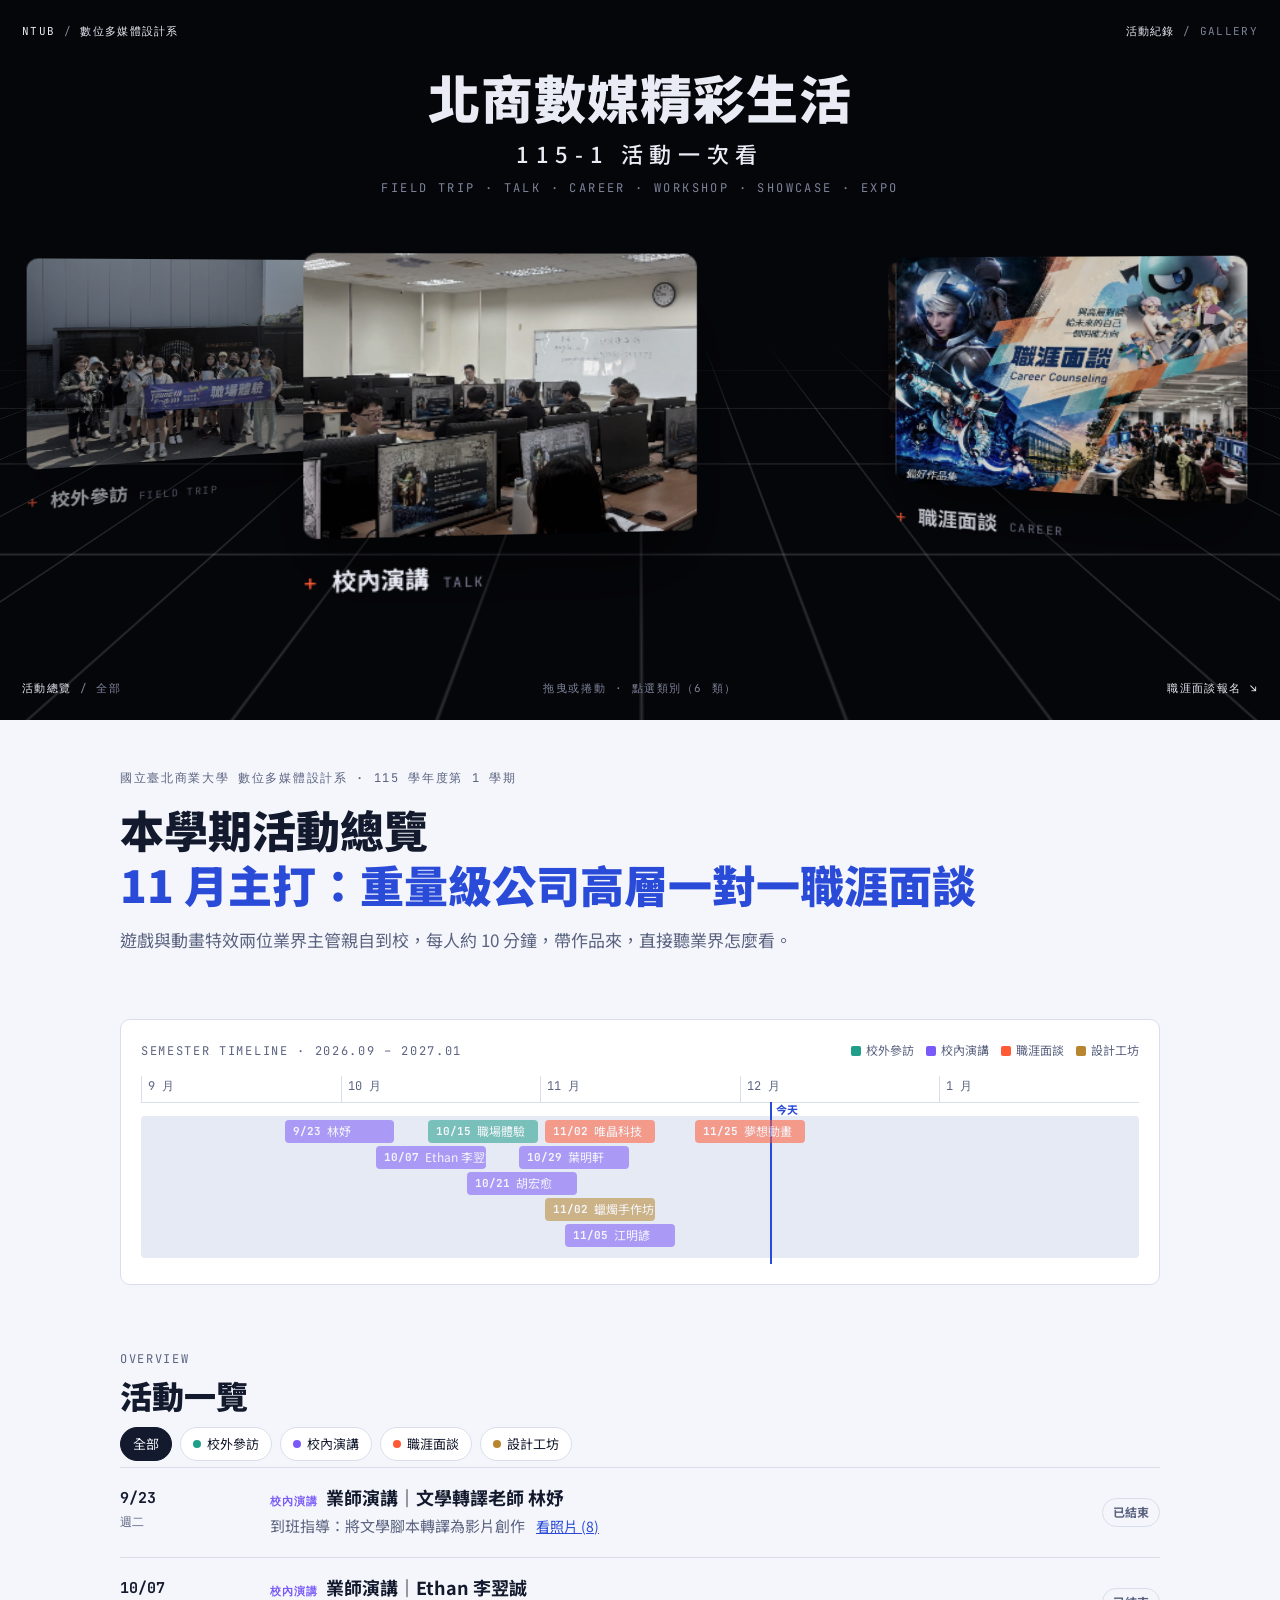
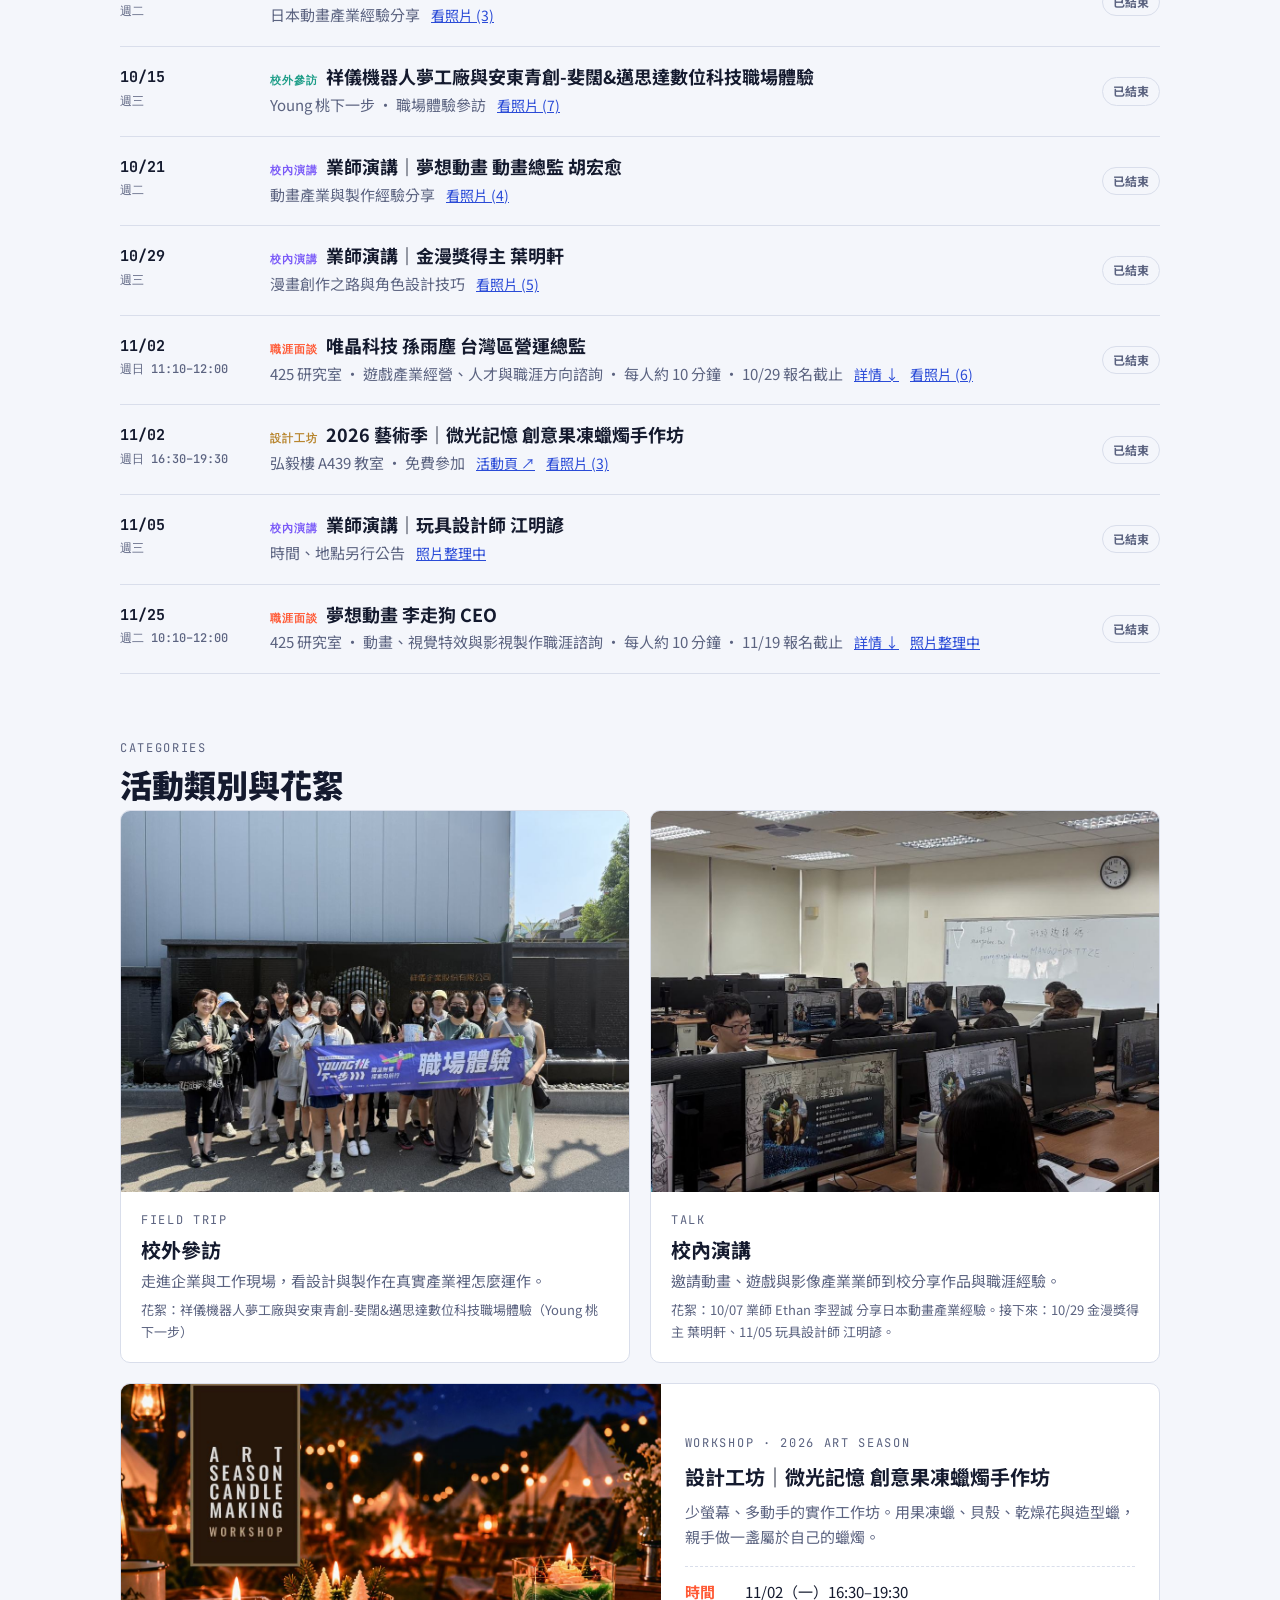
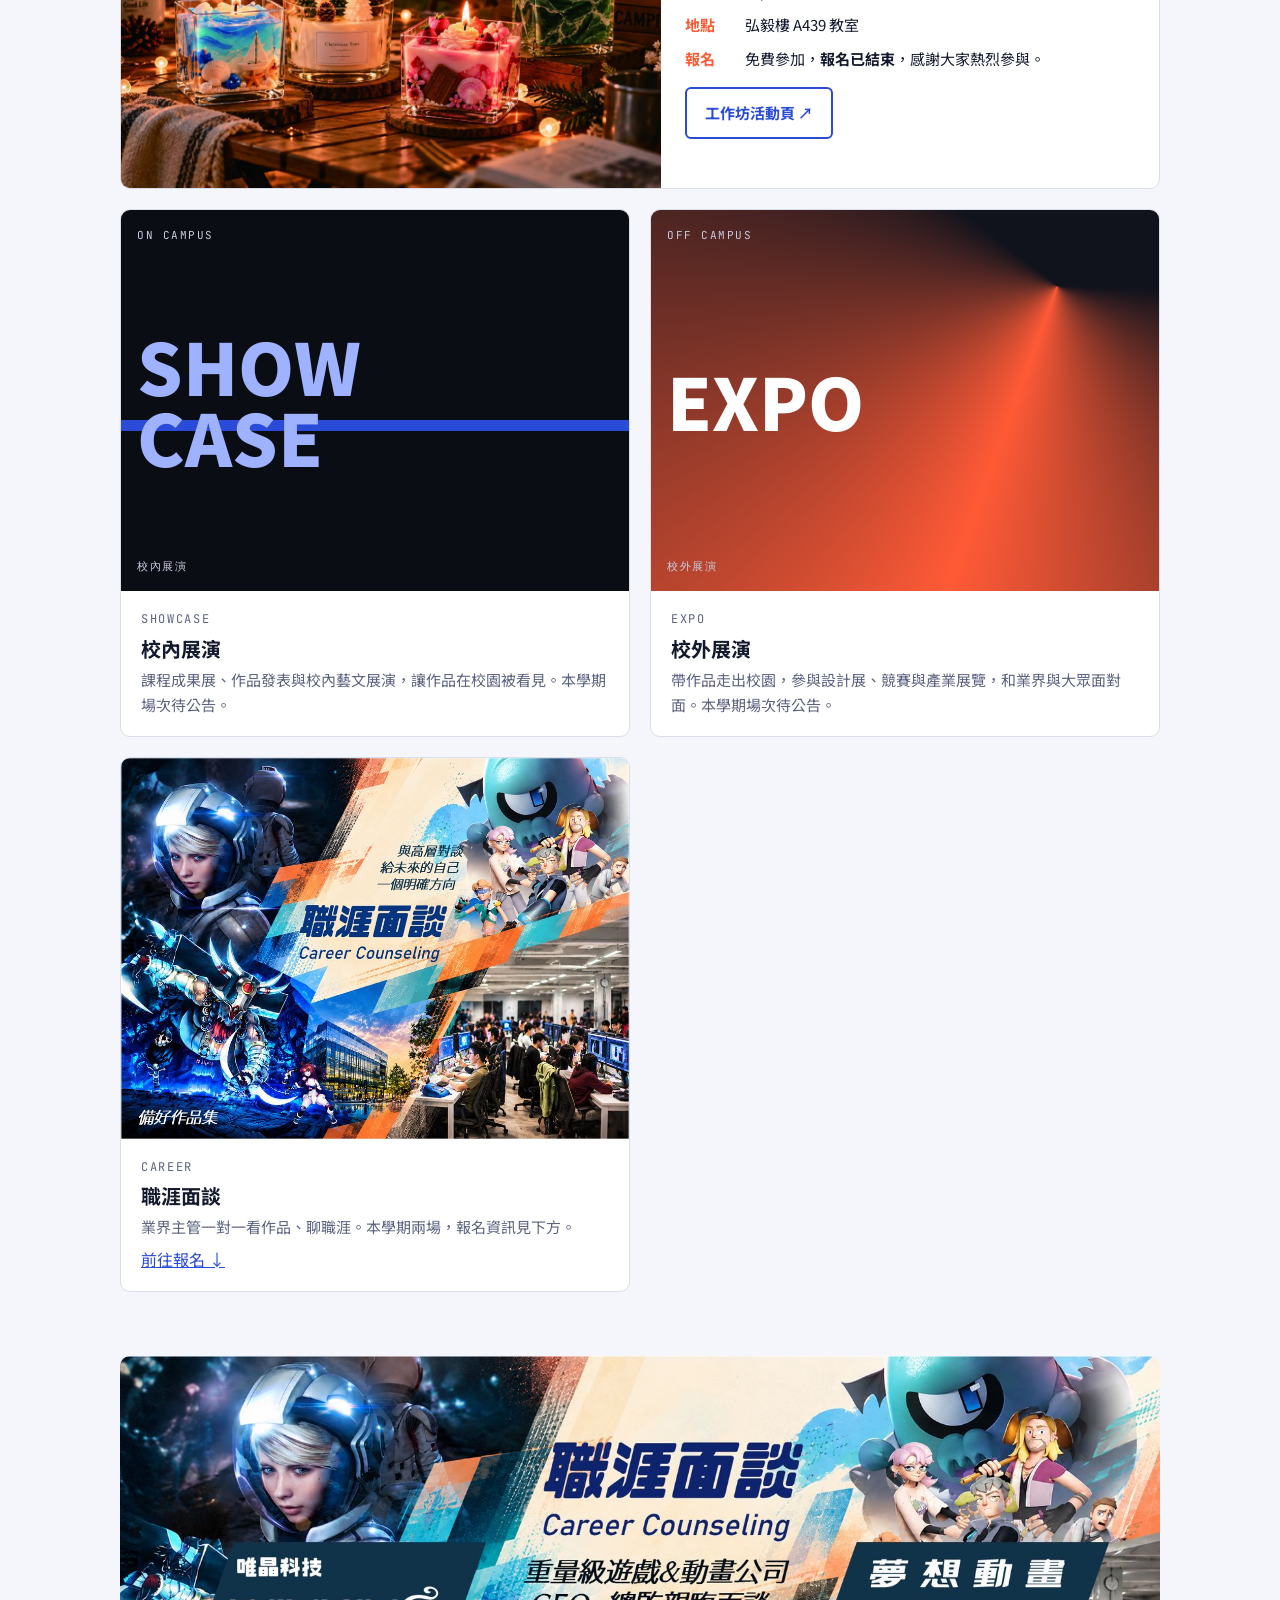
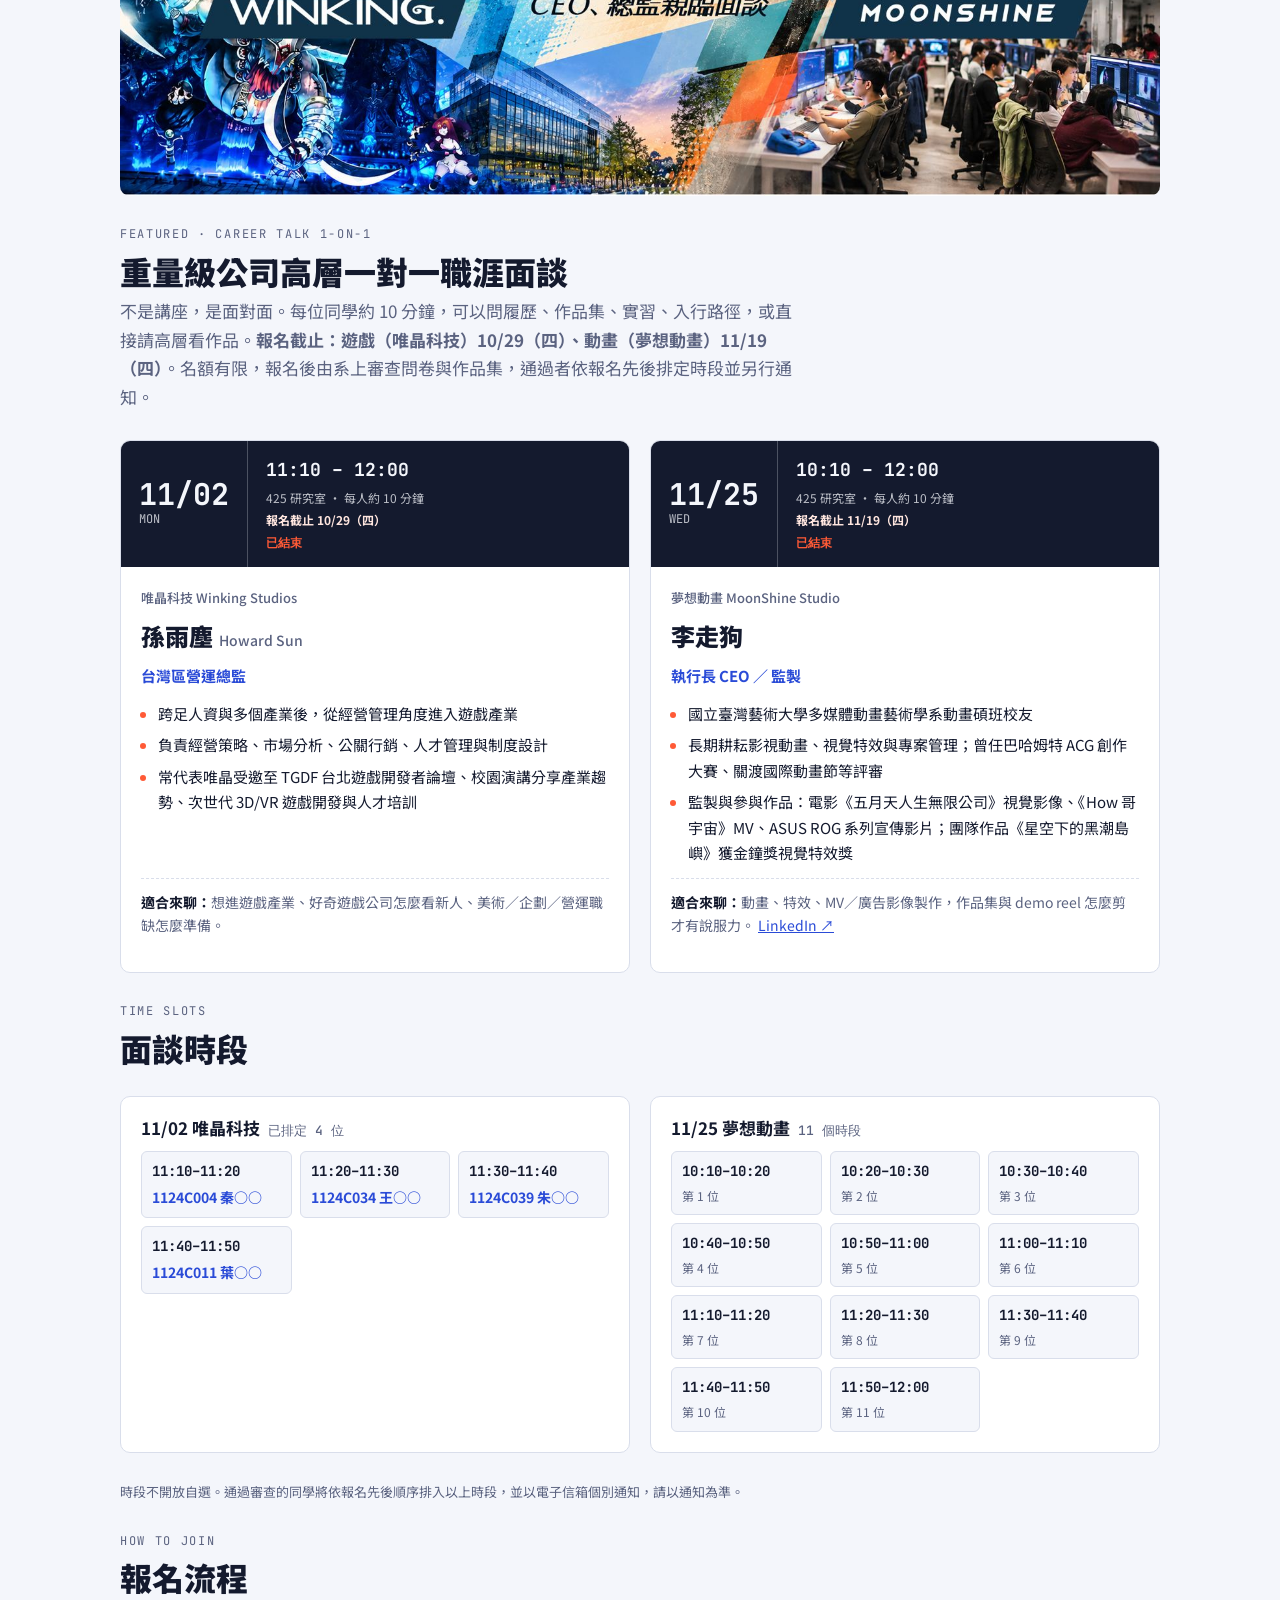
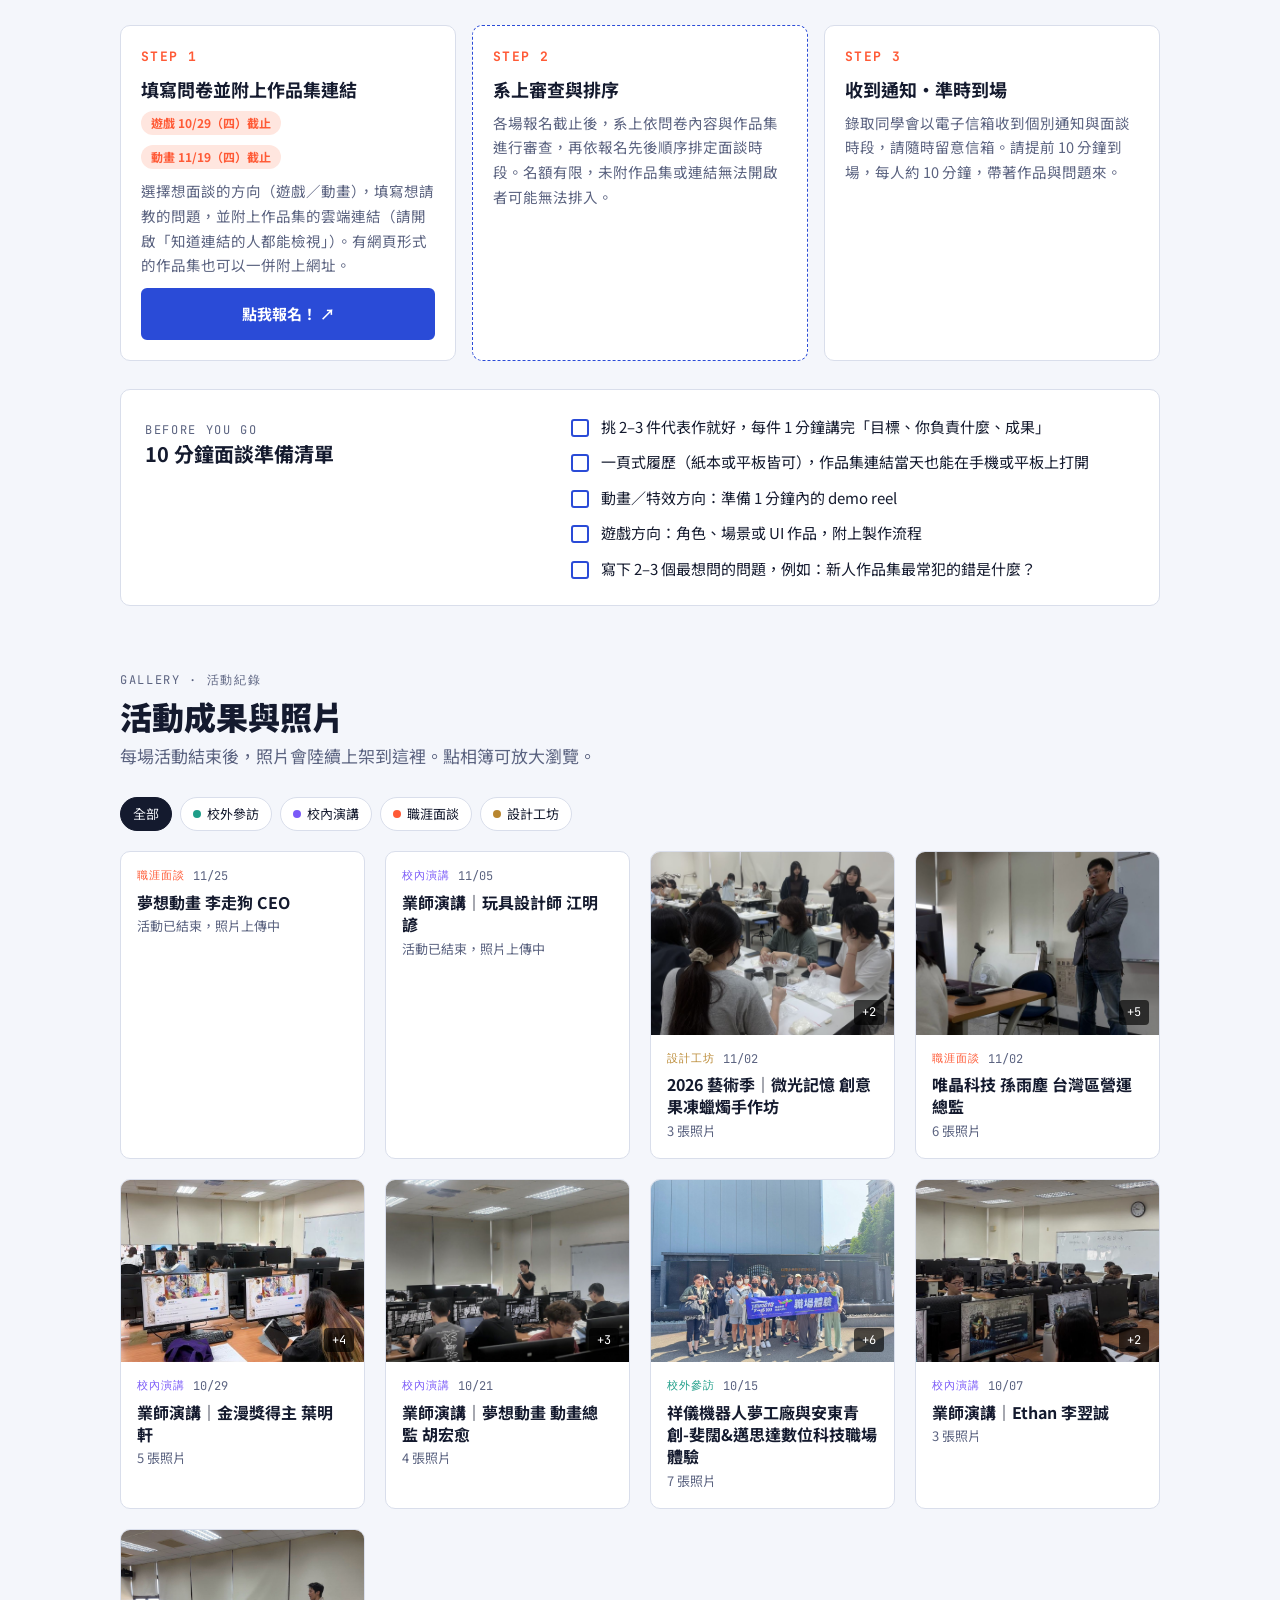
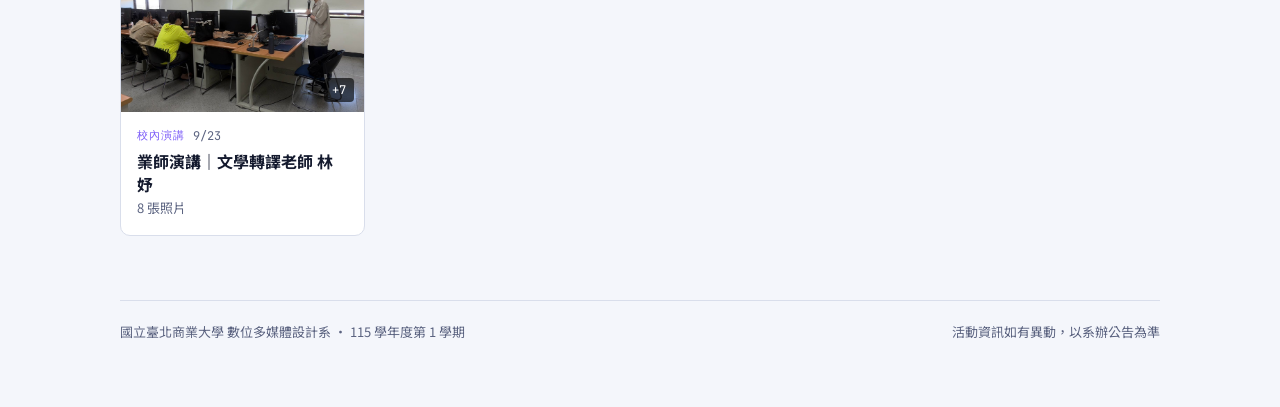
==== commit 47a4cc10: "報名按鈕改為「點我報名！」" ====
--- a/115-1/index.html
+++ b/115-1/index.html
@@ -432,7 +432,7 @@
         <h3>填寫問卷並附上作品集連結</h3>
         <span class="due">遊戲 10/29（四）截止</span><span class="due">動畫 11/19（四）截止</span>
         <p>選擇想面談的方向（遊戲／動畫），填寫想請教的問題，並附上作品集的雲端連結（請開啟「知道連結的人都能檢視」）。有網頁形式的作品集也可以一併附上網址。</p>
-        <a class="btn primary" href="https://forms.gle/t8mp996bLaJkzrKVA" target="_blank" rel="noopener">填寫問卷 ↗</a>
+        <a class="btn primary" href="https://forms.gle/t8mp996bLaJkzrKVA" target="_blank" rel="noopener">點我報名！ ↗</a>
       </div>
       <div class="step review">
         <span class="n">STEP 2</span>
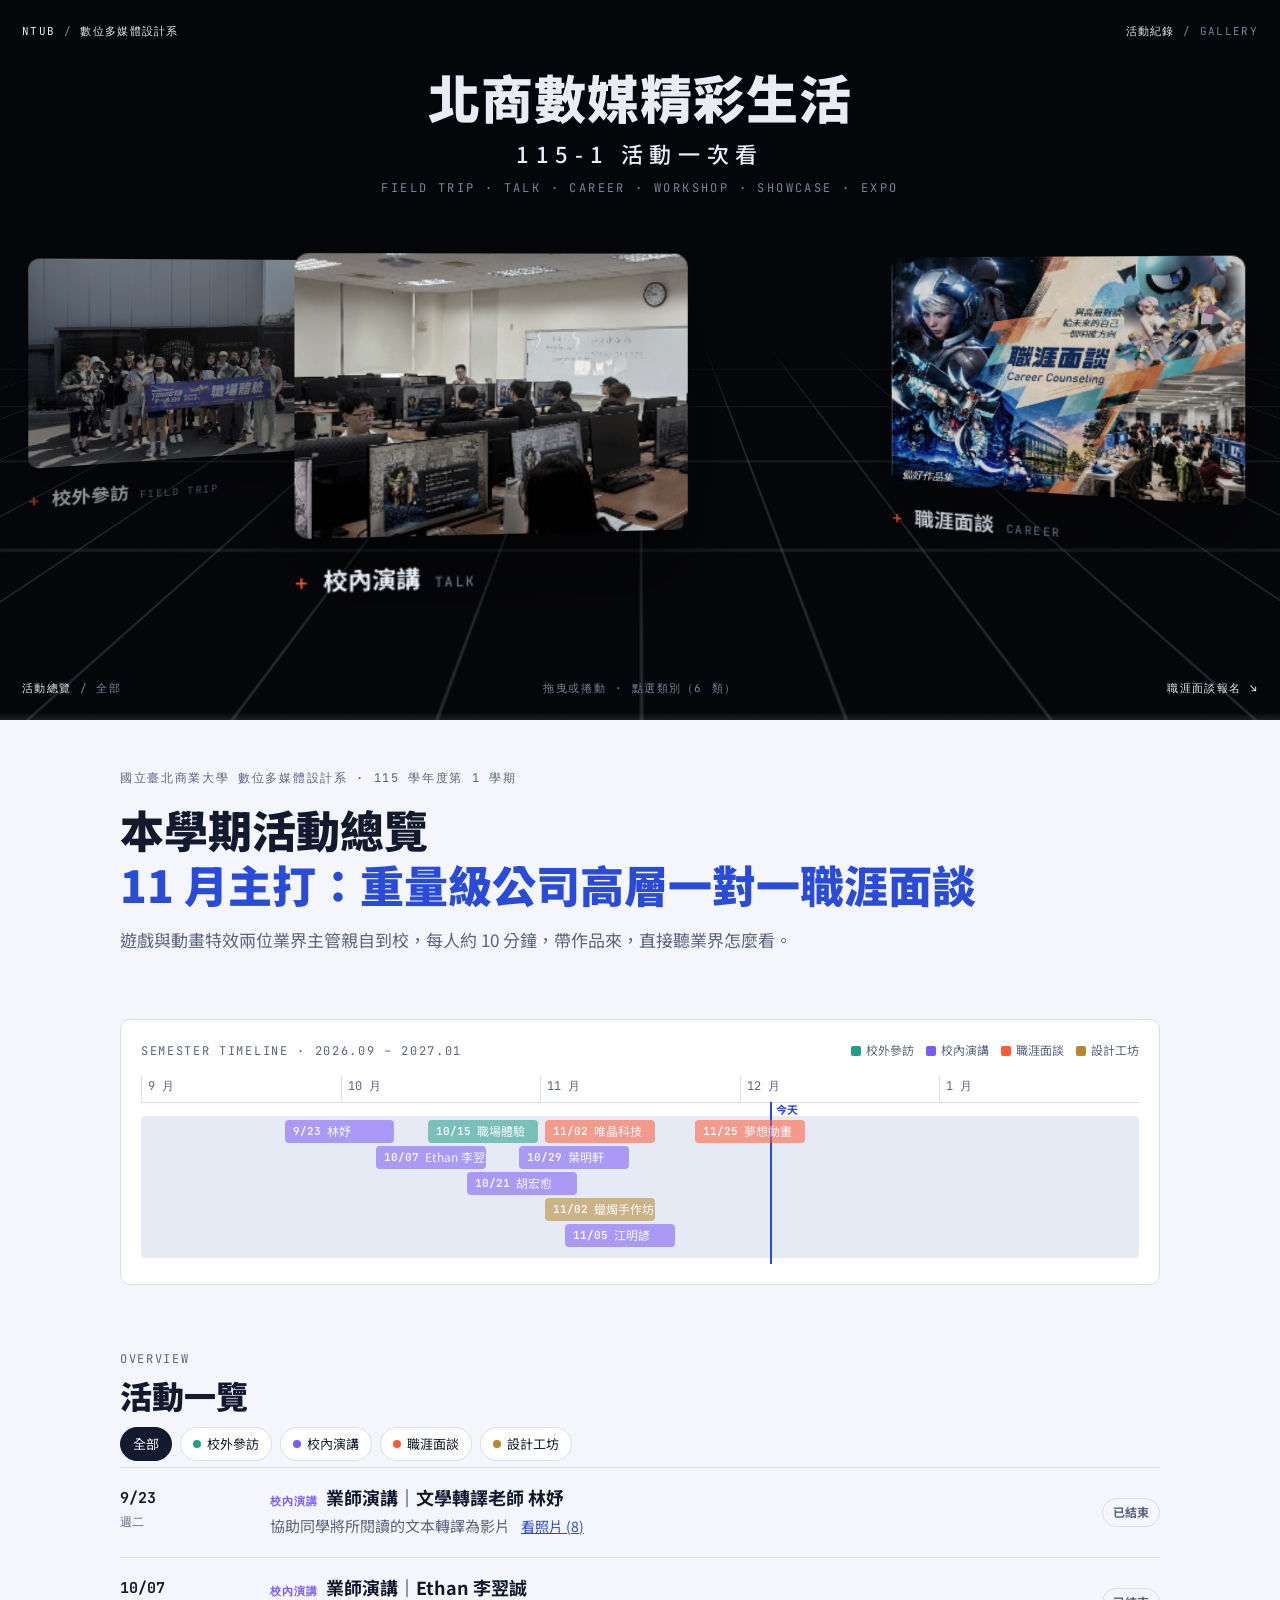
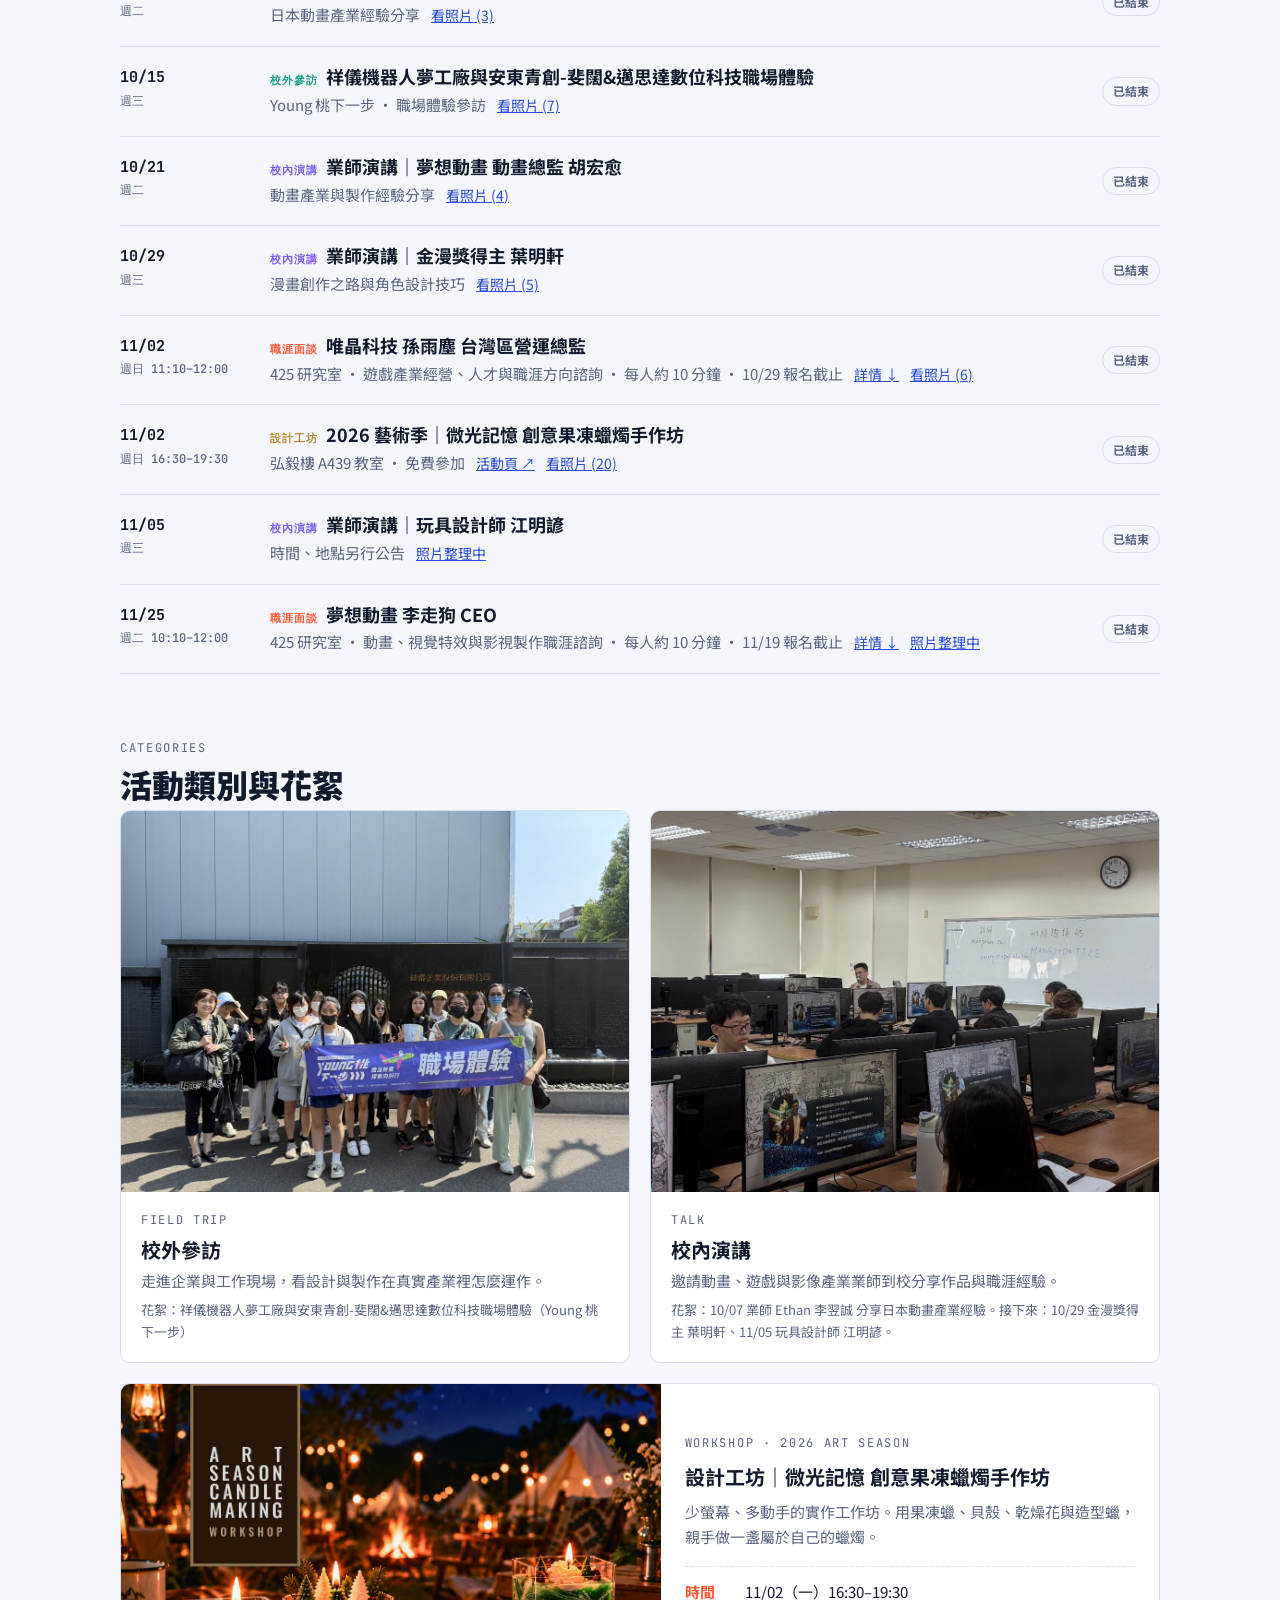
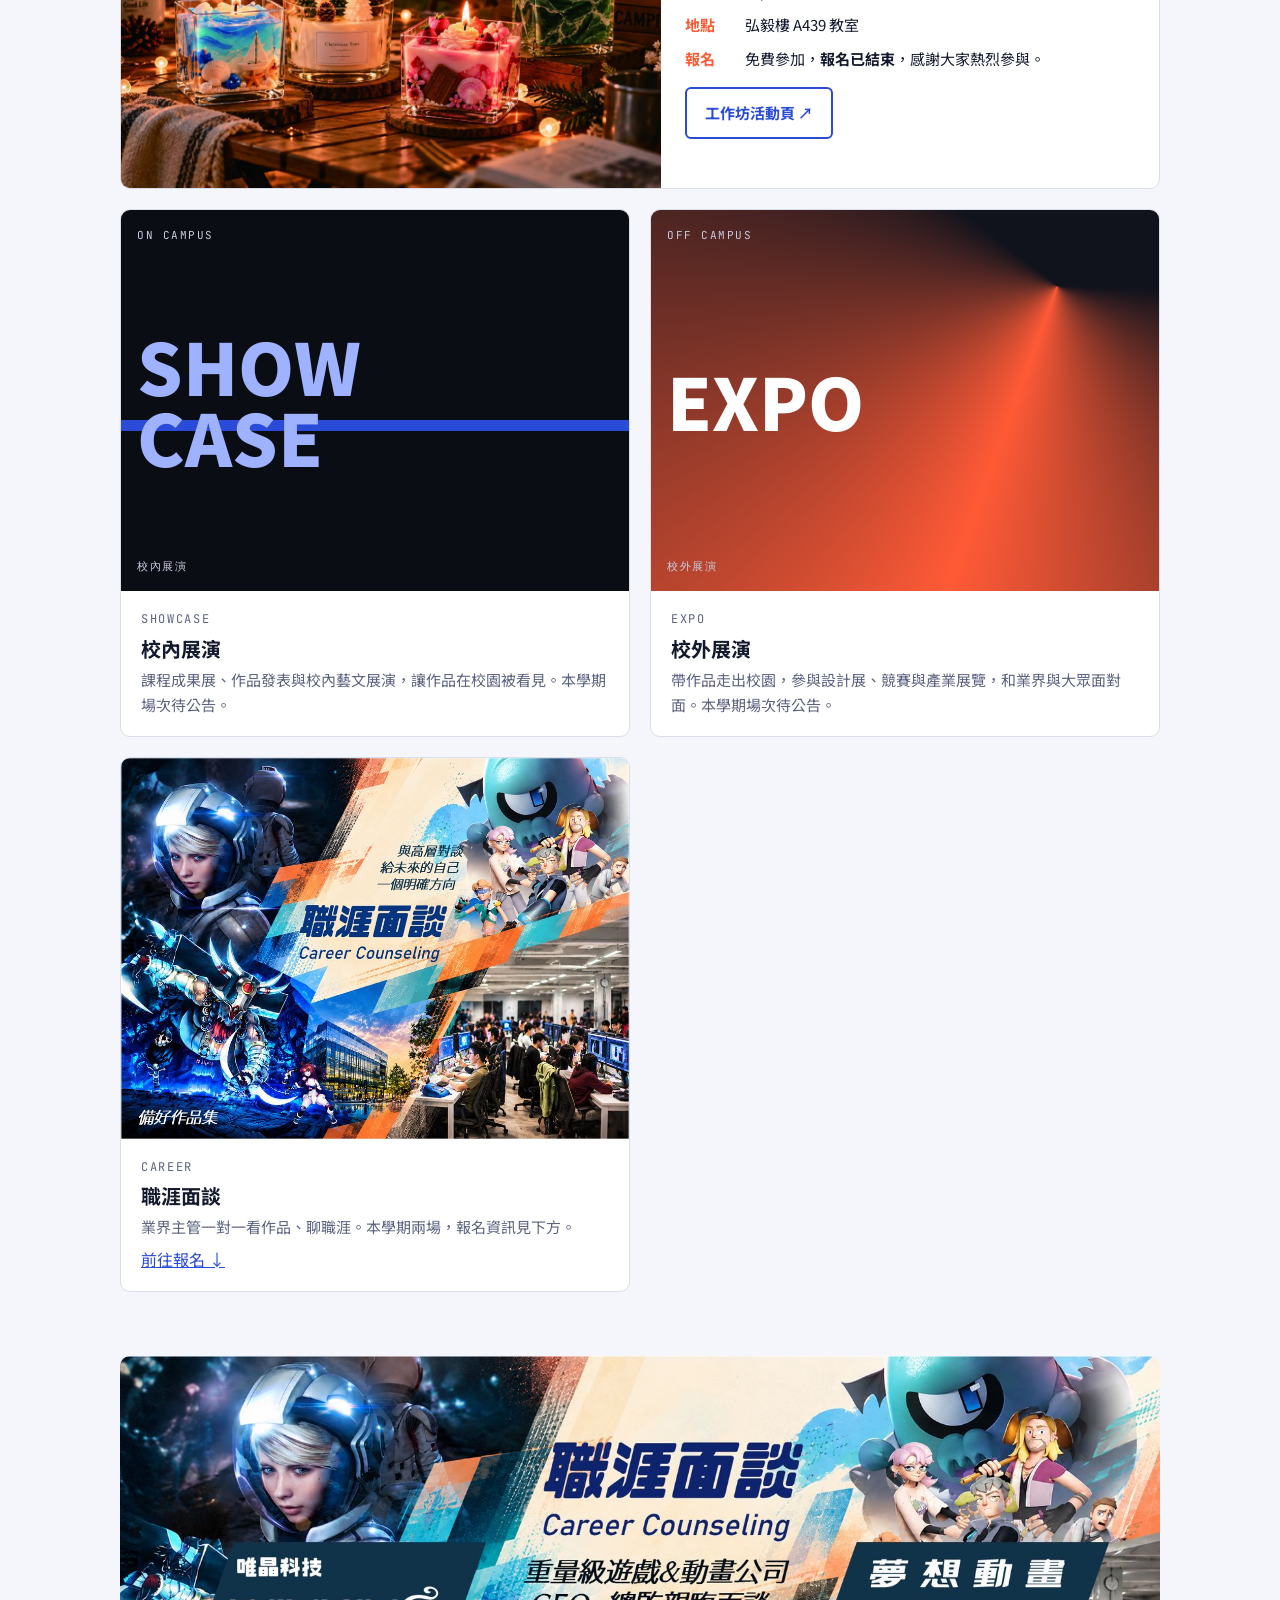
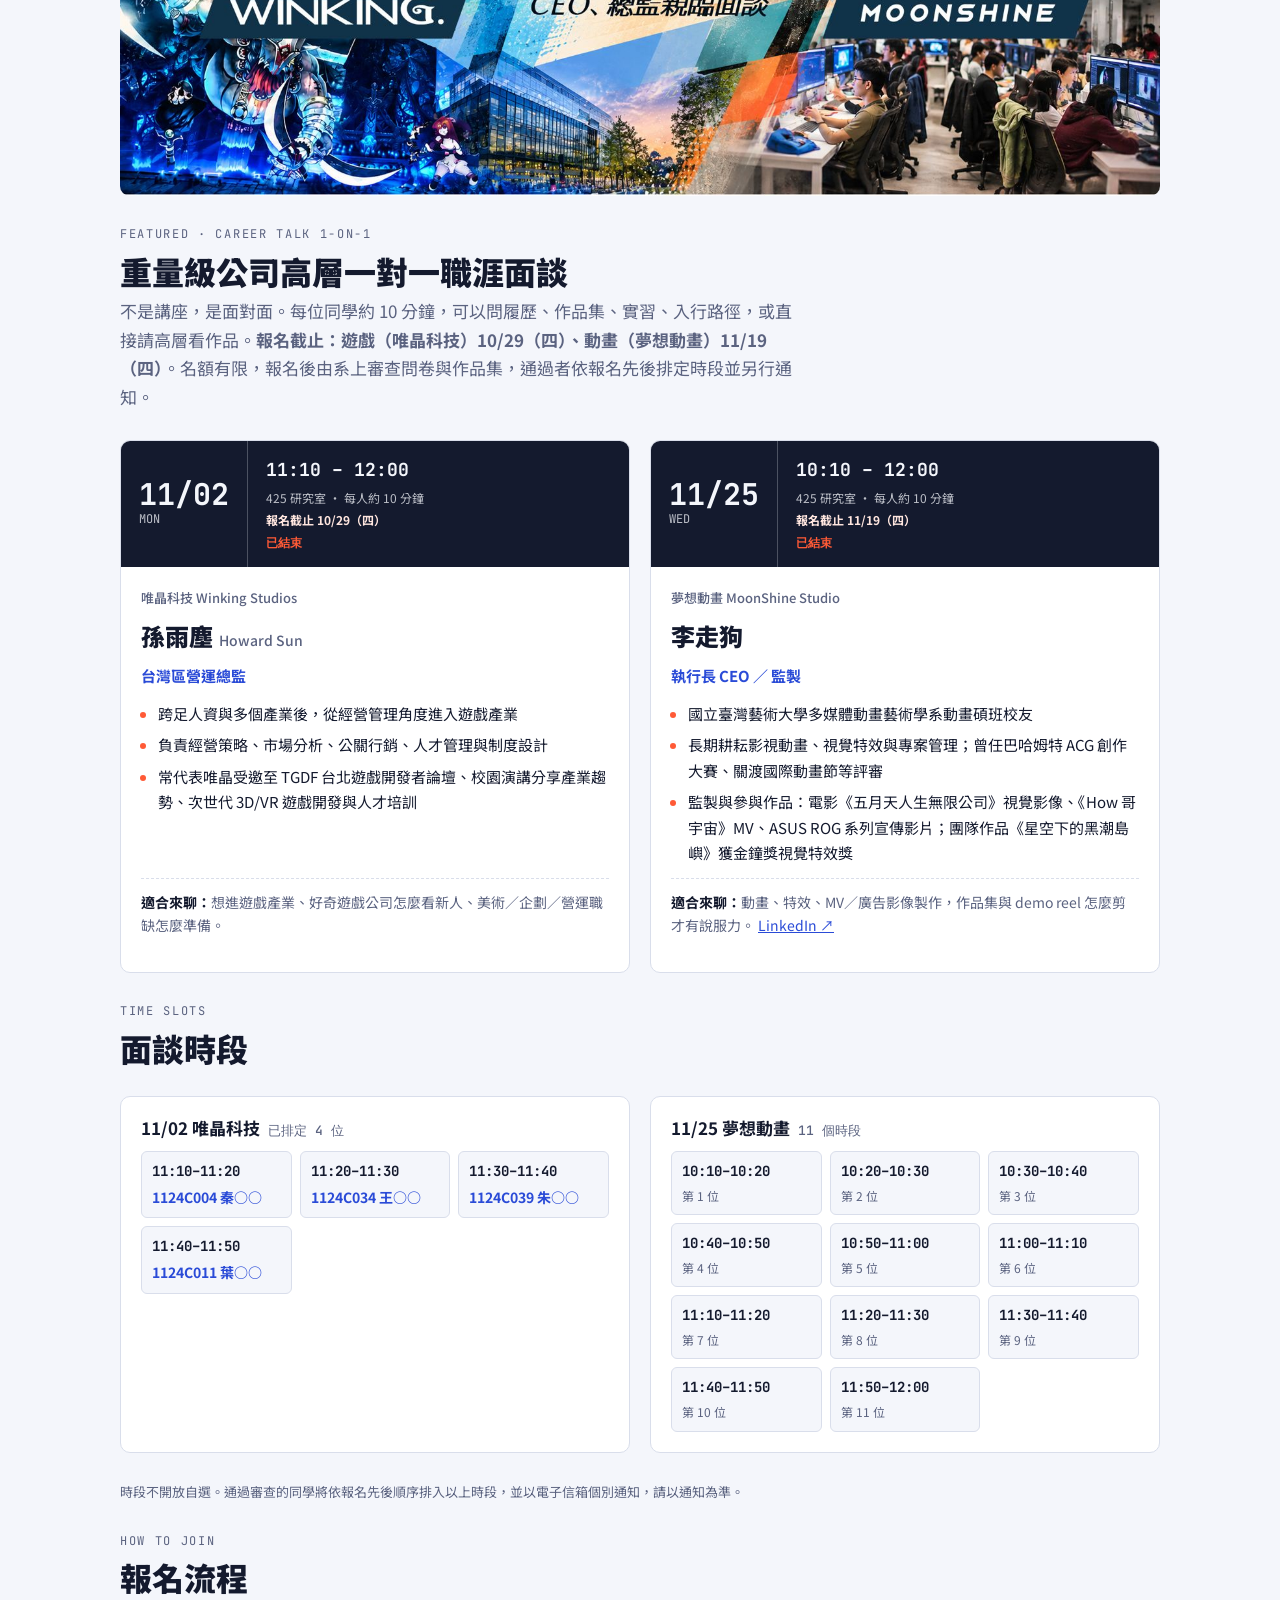
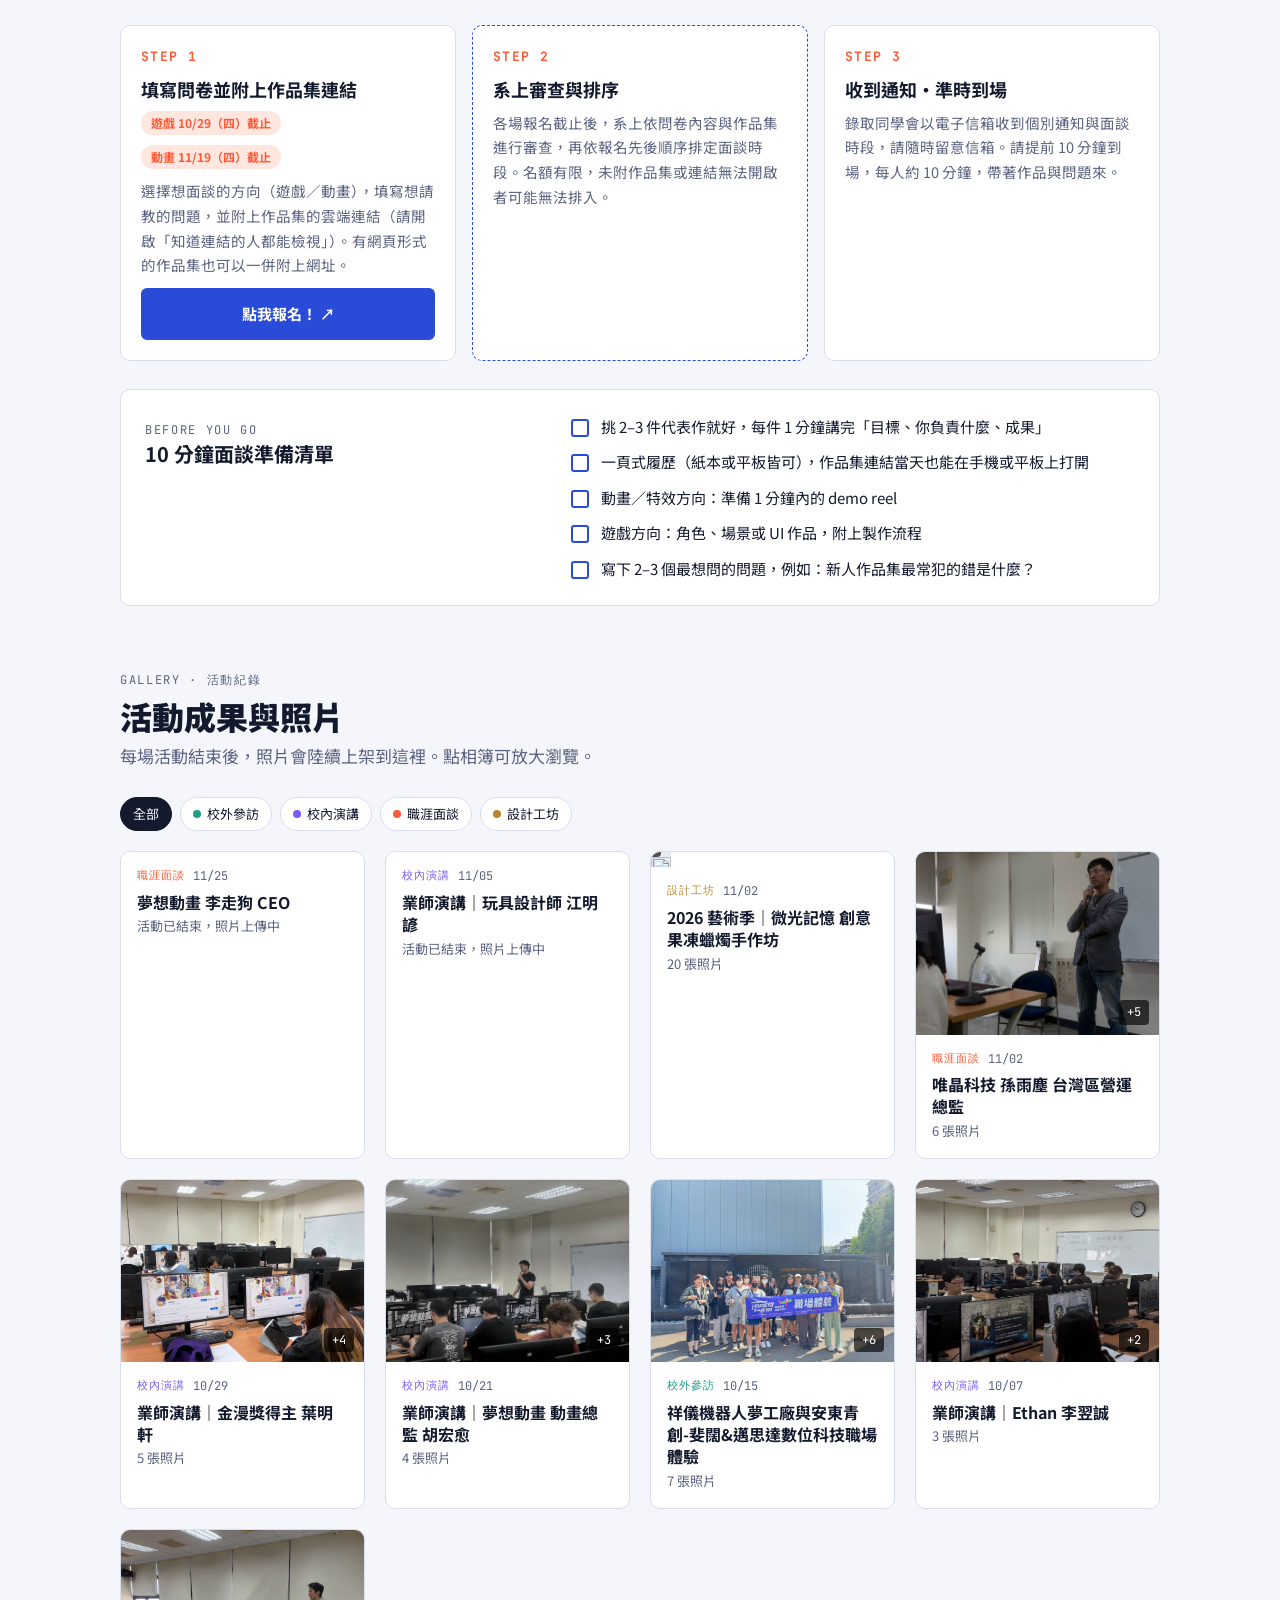
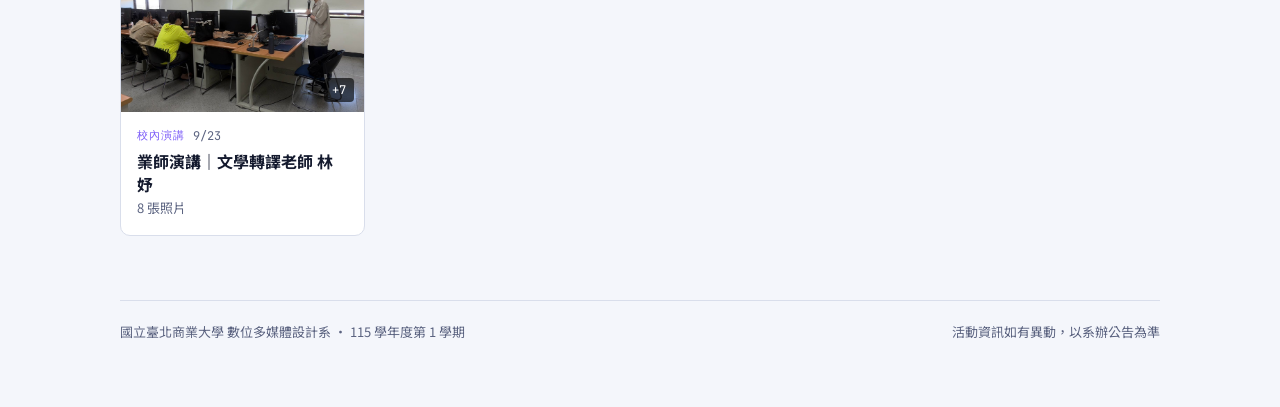
==== commit 6cad0d84: "微光記憶工作坊相簿補照片；林妤演講說明" ====
--- a/115-1/index.html
+++ b/115-1/index.html
@@ -503,7 +503,7 @@
            {src:"img/visit-1015/v05.jpg", cap:"入場導覽"},
            {src:"img/visit-1015/v06.jpg", cap:"企業分享與交流"},
            {src:"img/visit-1015/v07.jpg", cap:"職場體驗交流合影"}]},
-  {id:"talk-lin", cat:"talk", short:"林妤", title:"業師演講｜文學轉譯老師 林妤", sub:"到班指導：將文學腳本轉譯為影片創作", date:"2026-09-23", status:"done",
+  {id:"talk-lin", cat:"talk", short:"林妤", title:"業師演講｜文學轉譯老師 林妤", sub:"協助同學將所閱讀的文本轉譯為影片", date:"2026-09-23", status:"done",
    photos:[{src:"img/talk-0923/l07.jpg", cap:"林妤老師到班講解文學轉譯"},
            {src:"img/talk-0923/l01.jpg", cap:"林妤老師到班指導文學轉譯影片創作"},
            {src:"img/talk-0923/l08.jpg", cap:"老師分享影像轉譯案例"},
@@ -538,9 +538,26 @@
            {src:"img/career-1102/c06.jpg", cap:"同學聆聽總監分享"}]},
   {id:"ws-glow", cat:"workshop", short:"蠟燭手作坊", title:"2026 藝術季｜微光記憶 創意果凍蠟燭手作坊", sub:"弘毅樓 A439 教室 · 免費參加",
    date:"2026-11-02", time:"16:30–19:30", status:"done", link:"../ntub-studio/art-season/glow/index.html",
-   photos:[{src:"img/ws-1102/w01.jpg", cap:"同學專心製作果凍蠟燭"},
+   photos:[{src:"img/ws-1102/w04.jpg", cap:"同學完成的果凍蠟燭作品"},
+           {src:"img/ws-1102/w01.jpg", cap:"同學專心製作果凍蠟燭"},
            {src:"img/ws-1102/w02.jpg", cap:"工作坊現場"},
-           {src:"img/ws-1102/w03.jpg", cap:"跟著講師示範一步步完成作品"}]},
+           {src:"img/ws-1102/w03.jpg", cap:"跟著講師示範一步步完成作品"},
+           {src:"img/ws-1102/w05.jpg", cap:"工作坊現場"},
+           {src:"img/ws-1102/w06.jpg", cap:"倒入果凍蠟"},
+           {src:"img/ws-1102/w07.jpg", cap:"專心擺放造景"},
+           {src:"img/ws-1102/w08.jpg", cap:"細心調整造型"},
+           {src:"img/ws-1102/w09.jpg", cap:"講師示範製作技巧"},
+           {src:"img/ws-1102/w10.jpg", cap:"開心展示自己的作品"},
+           {src:"img/ws-1102/w11.jpg", cap:"海洋主題作品"},
+           {src:"img/ws-1102/w12.jpg", cap:"與作品合影"},
+           {src:"img/ws-1102/w13.jpg", cap:"完成作品留念"},
+           {src:"img/ws-1102/w14.jpg", cap:"海洋主題蠟燭"},
+           {src:"img/ws-1102/w15.jpg", cap:"玫瑰花造型蠟燭"},
+           {src:"img/ws-1102/w16.jpg", cap:"多肉植物造景"},
+           {src:"img/ws-1102/w17.jpg", cap:"草莓甜點造型蠟燭"},
+           {src:"img/ws-1102/w18.jpg", cap:"小熊甜點造型蠟燭"},
+           {src:"img/ws-1102/w19.jpg", cap:"多肉主題蠟燭"},
+           {src:"img/ws-1102/w20.jpg", cap:"海洋系列作品"}]},
   {id:"career-moonshine", cat:"career", short:"夢想動畫", title:"夢想動畫 李走狗 CEO", deadline:"2026-11-19", sub:"425 研究室 · 動畫、視覺特效與影視製作職涯諮詢 · 每人約 10 分鐘 · 11/19 報名截止",
    date:"2026-11-25", time:"10:10–12:00", link:"#career", photos:[]}
 ];
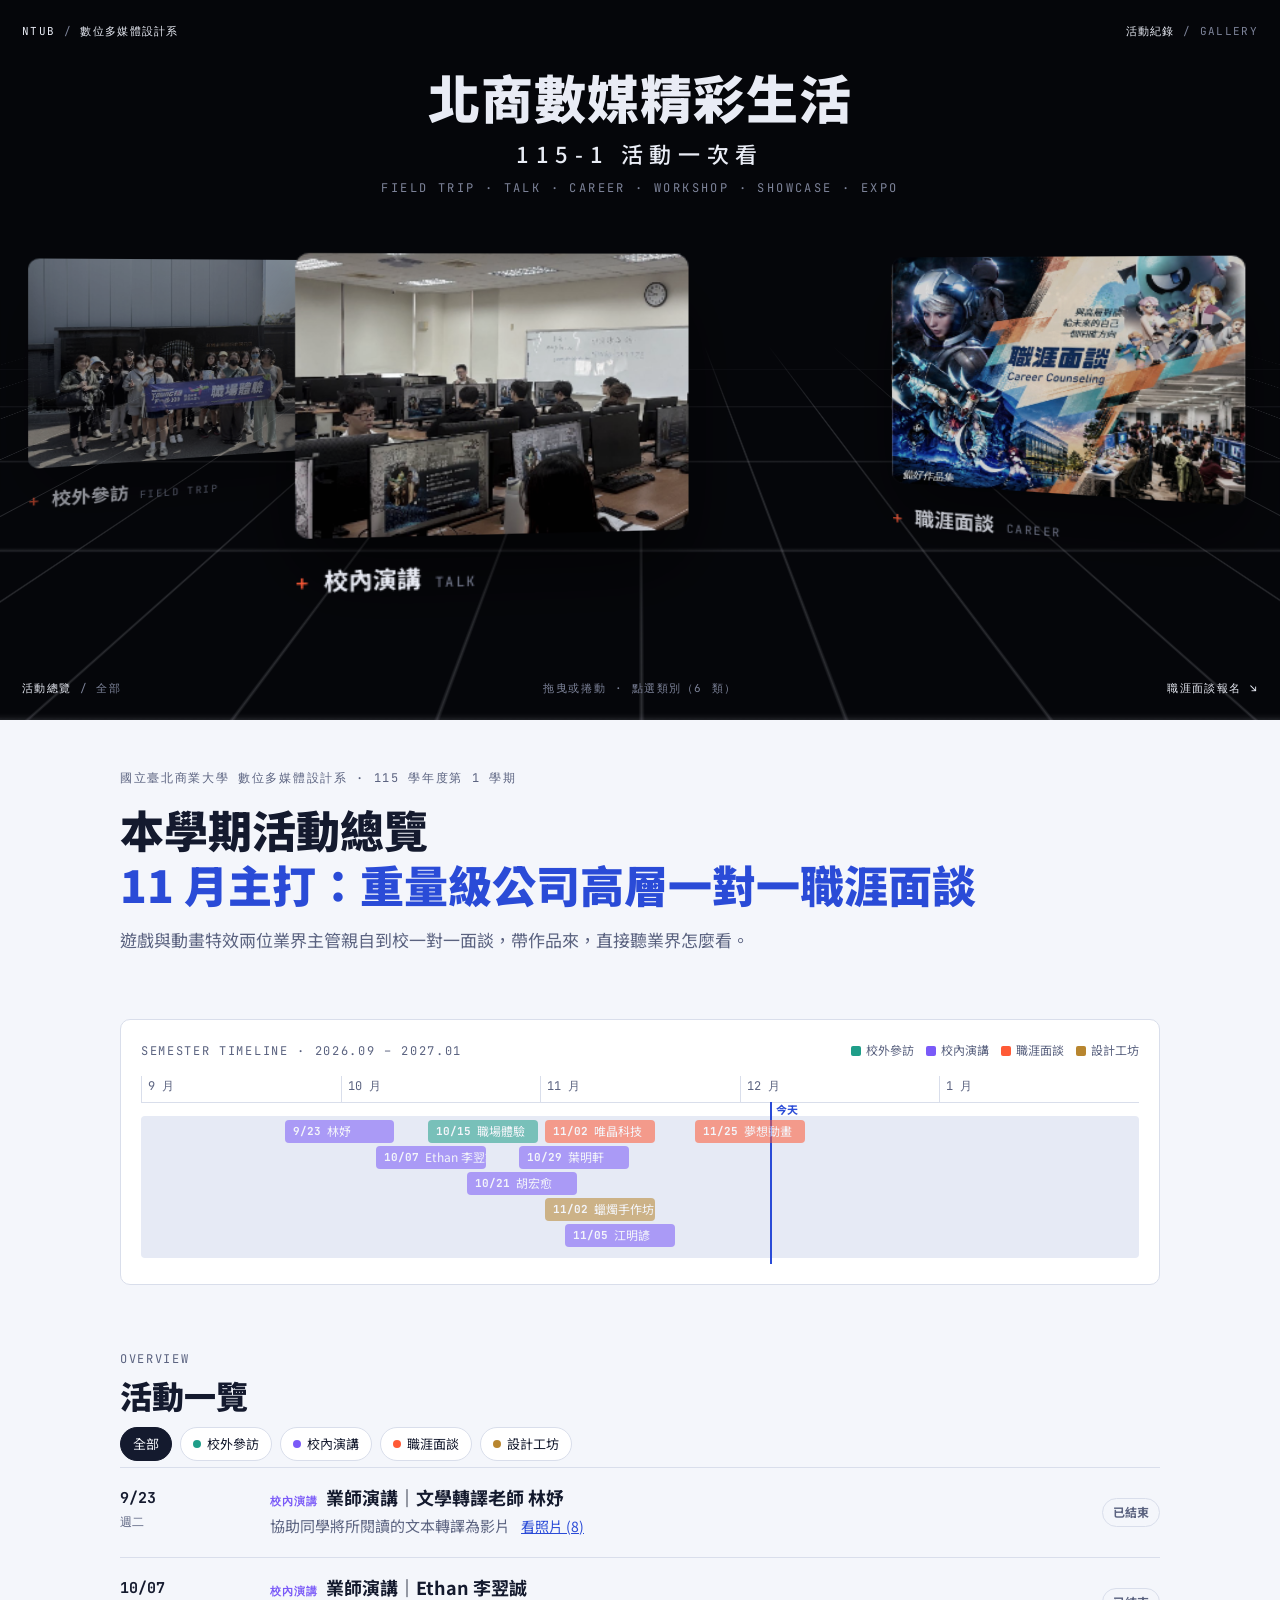
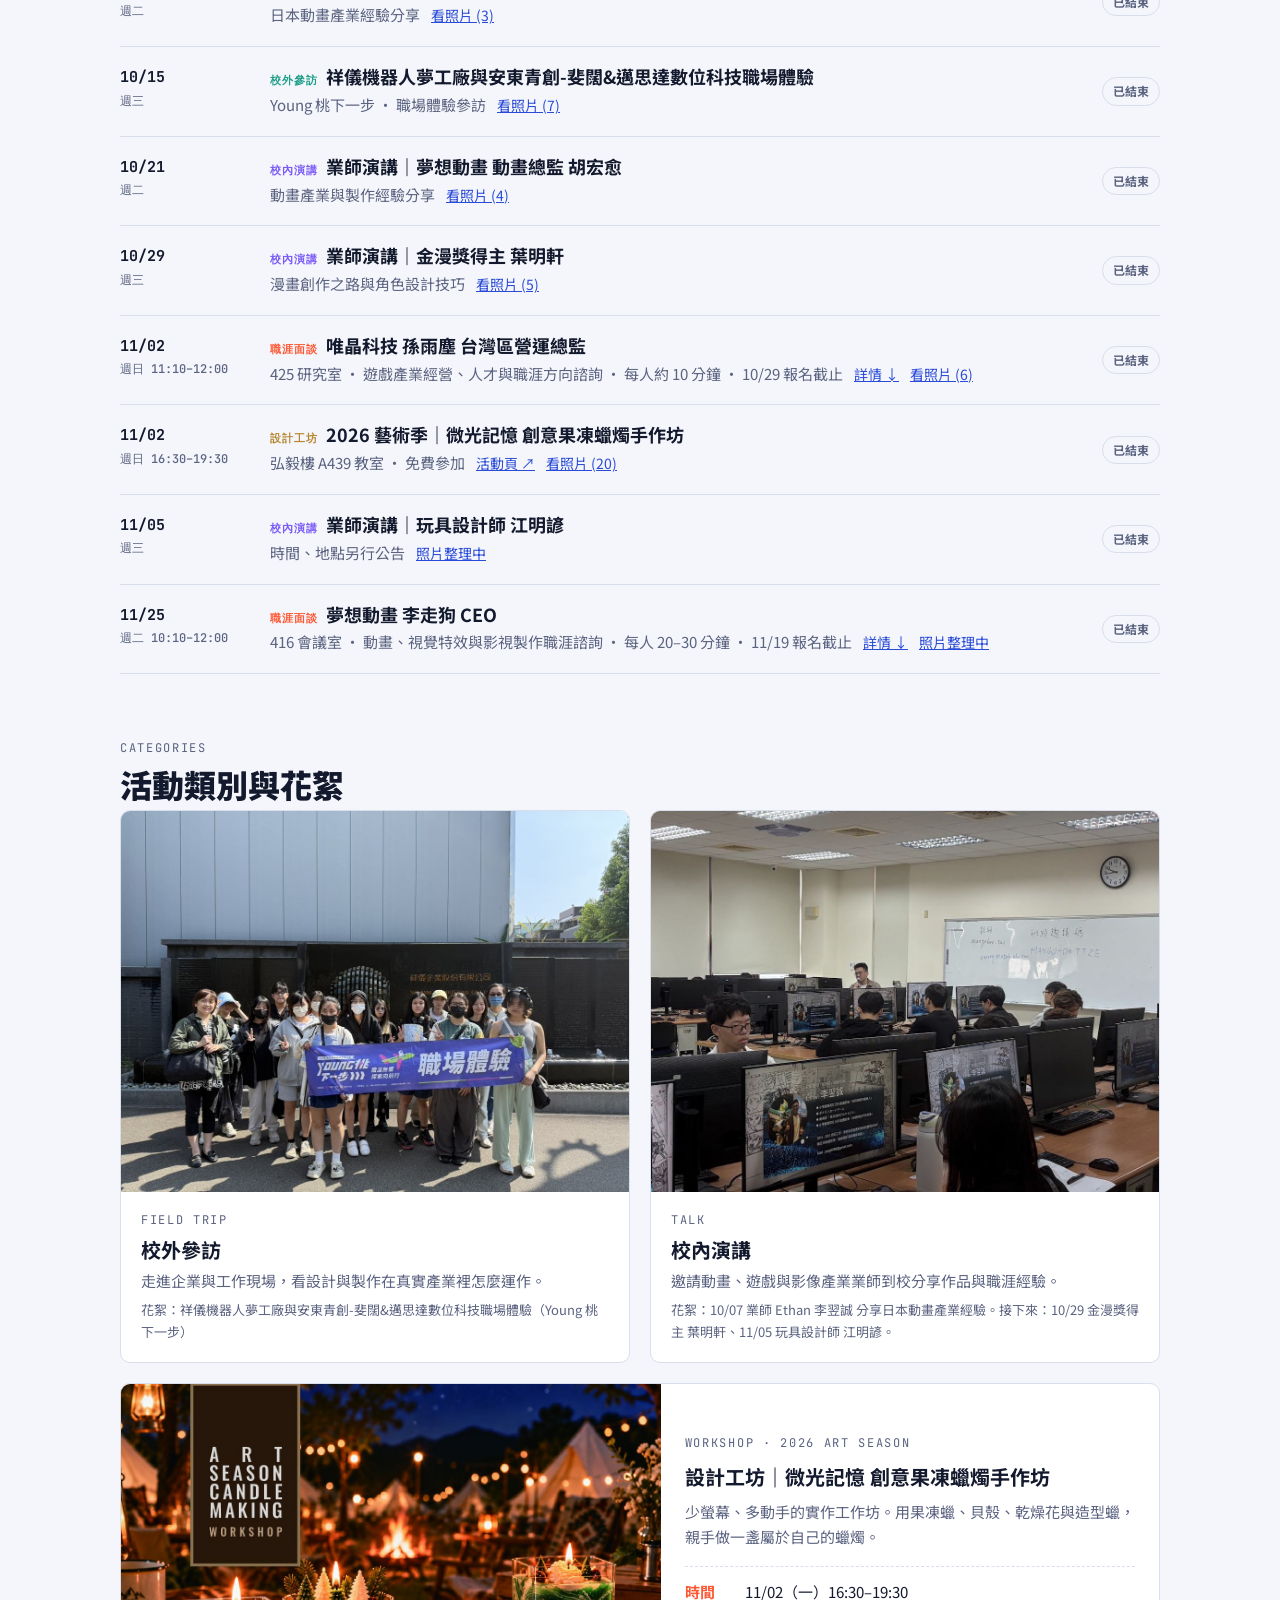
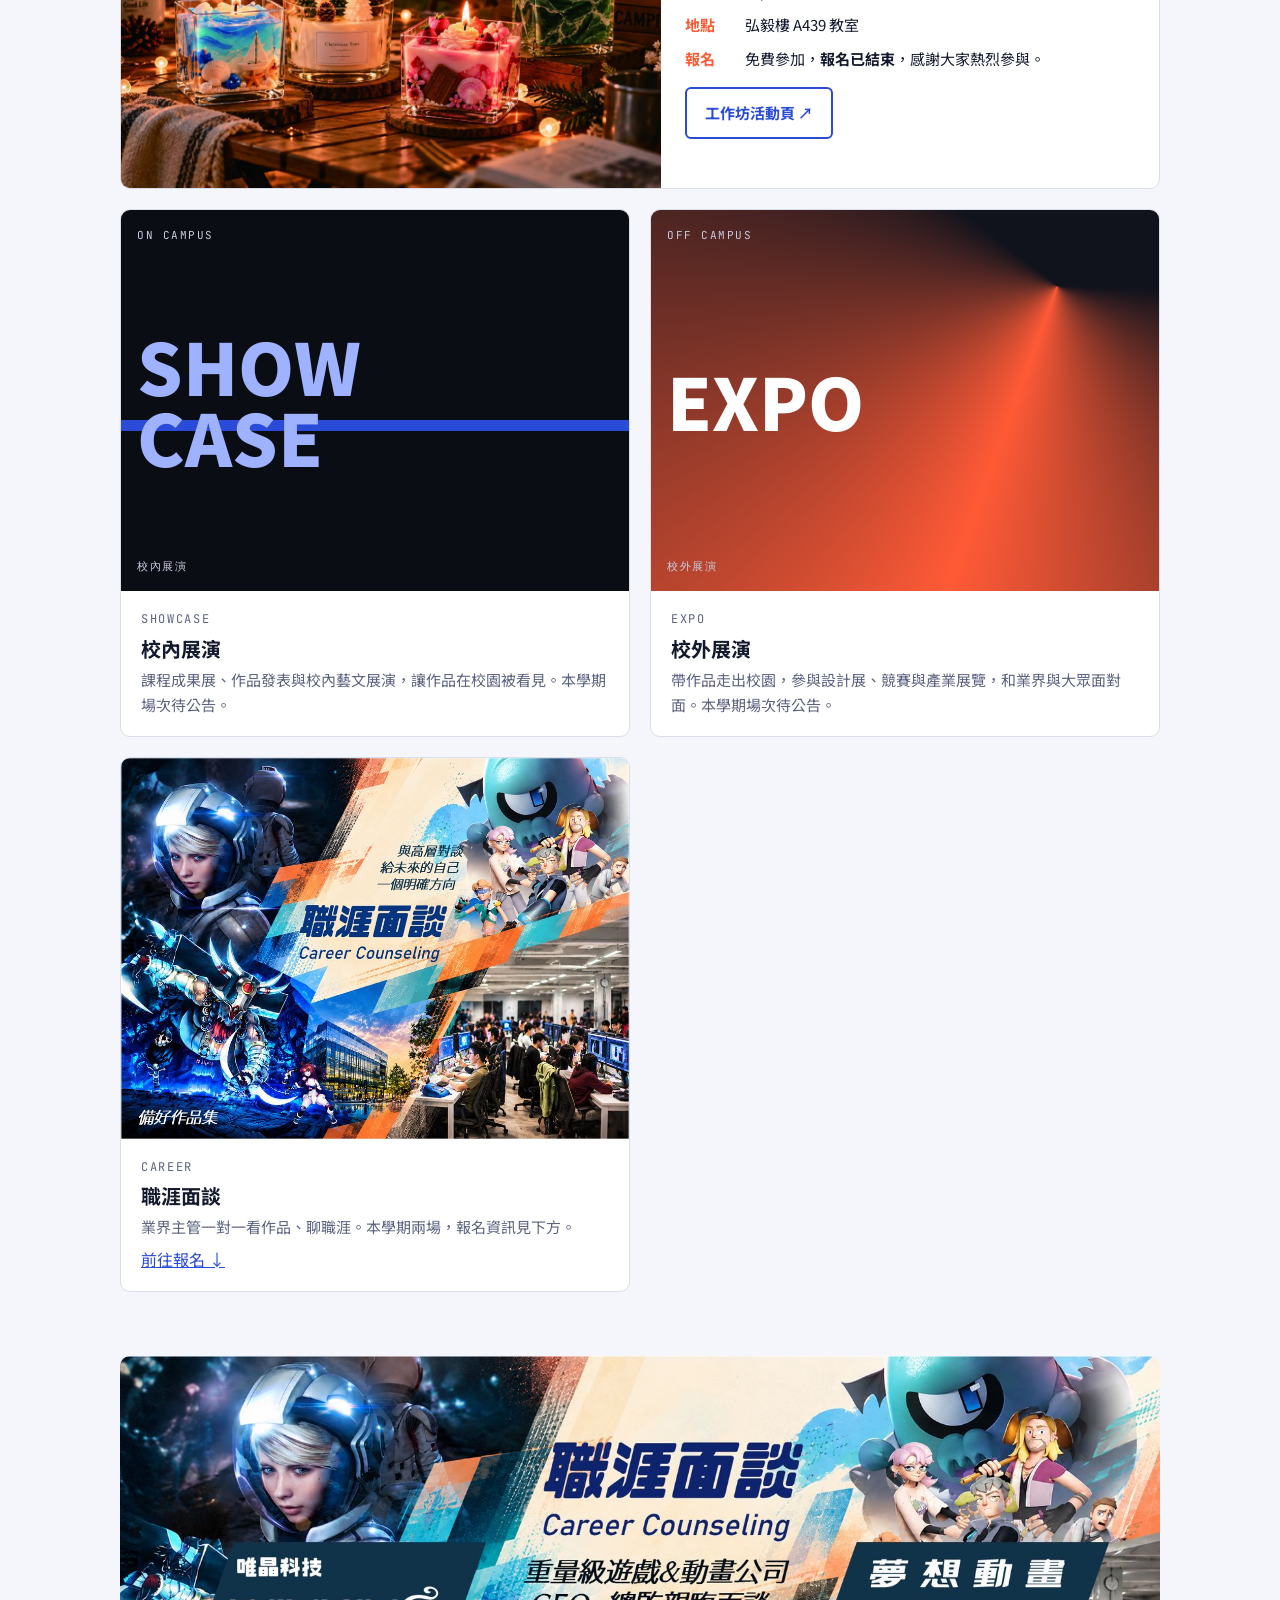
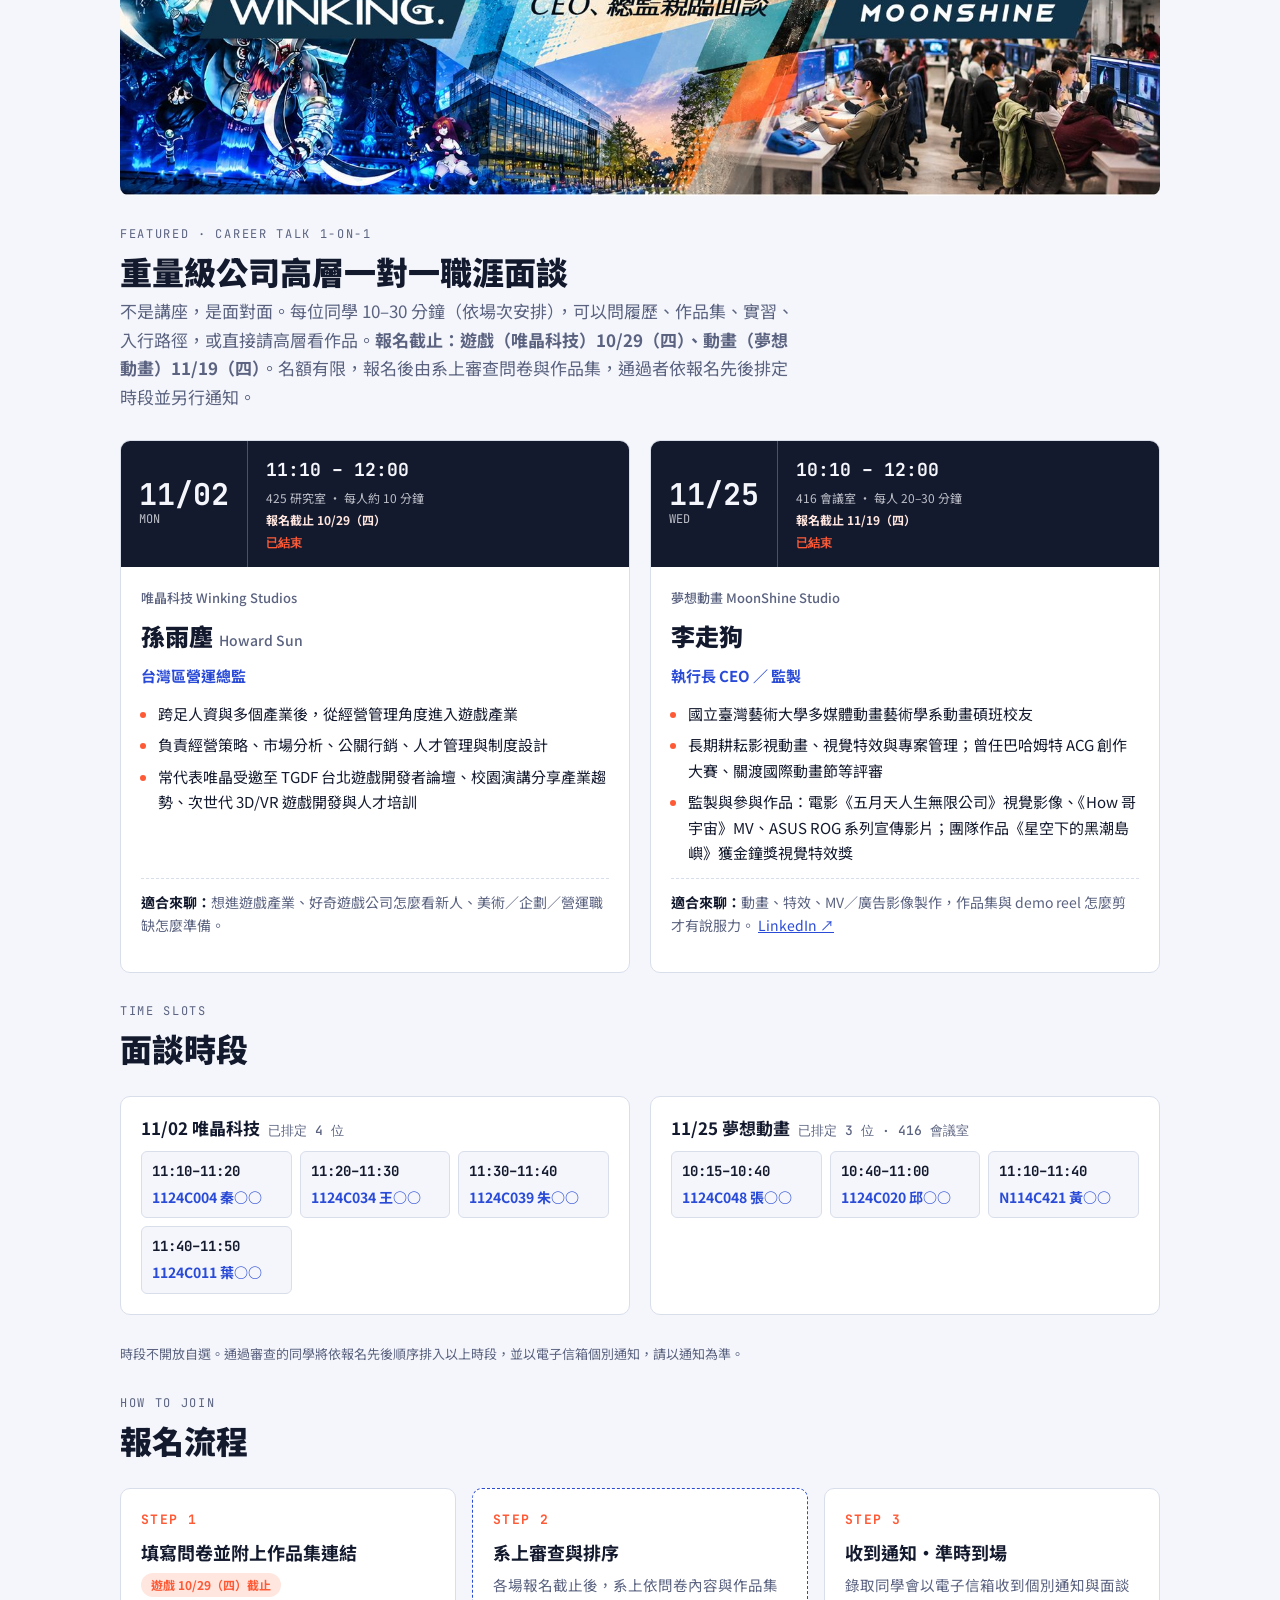
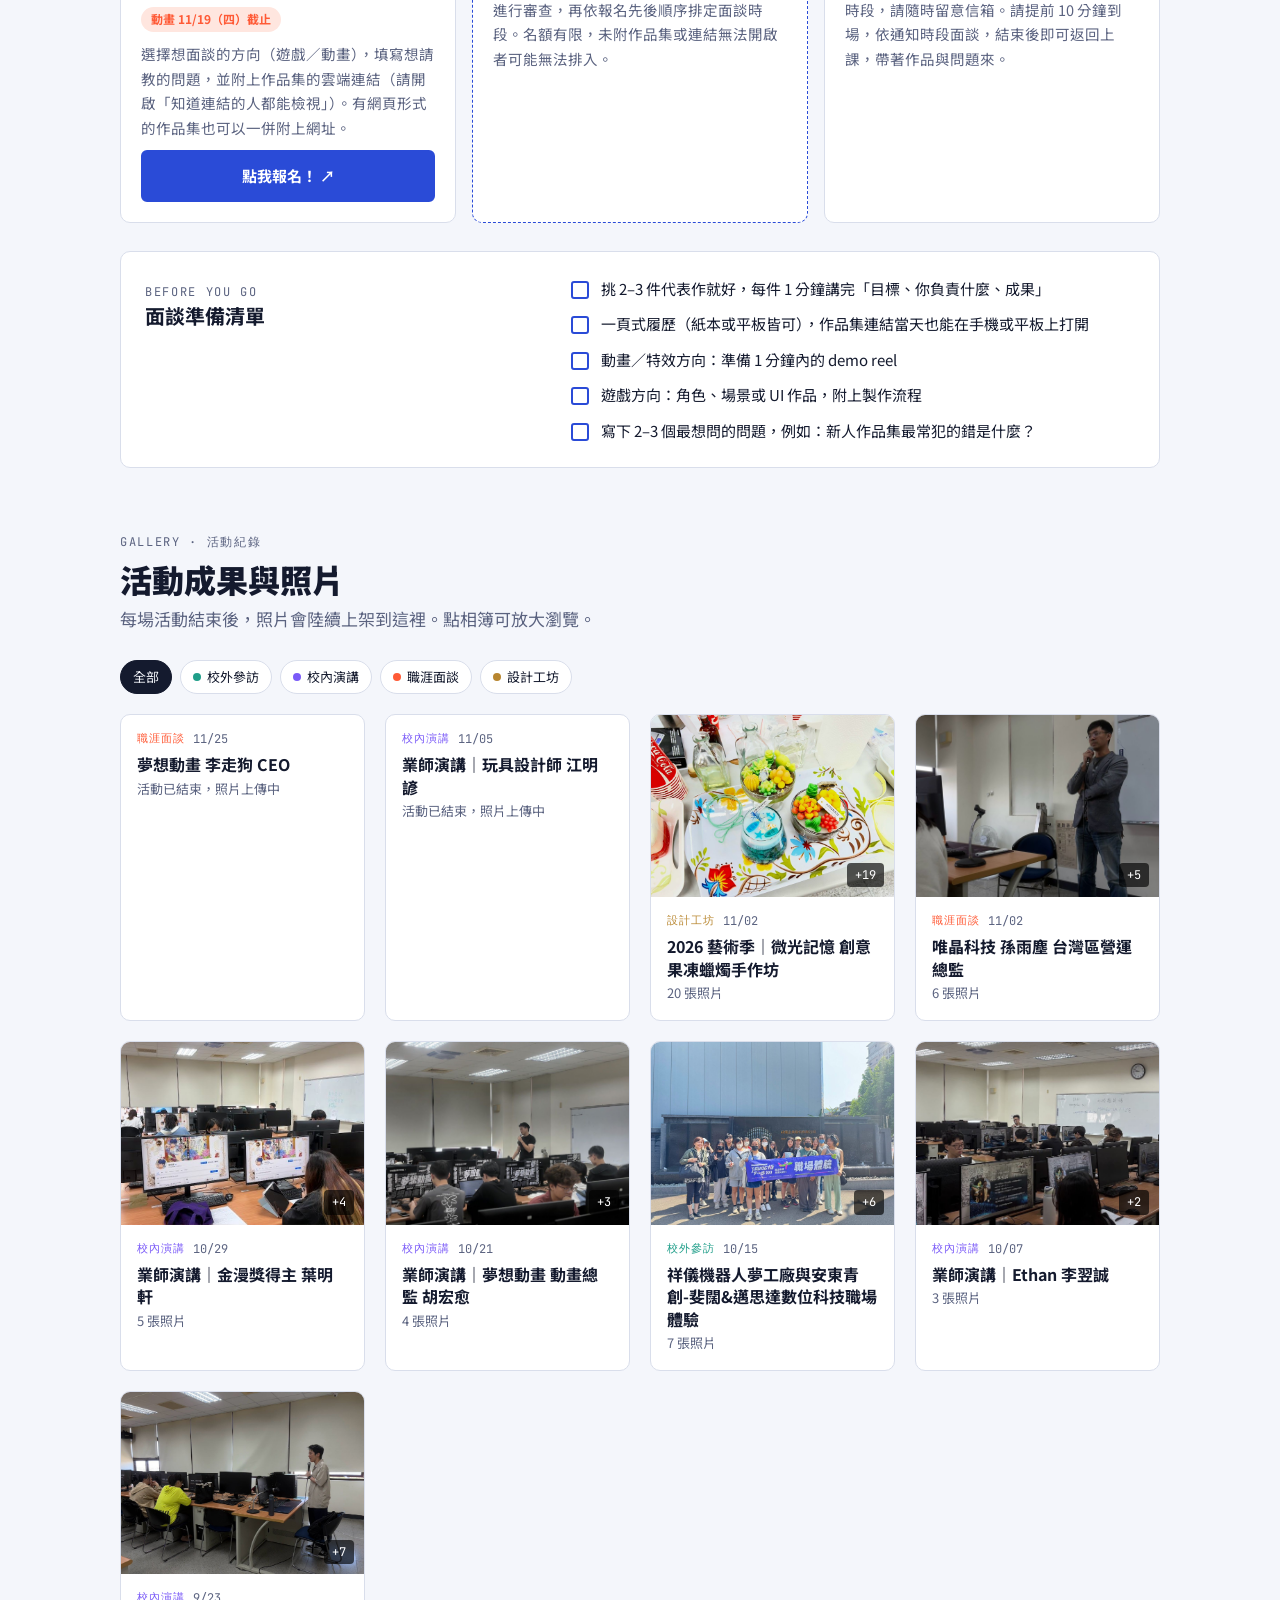
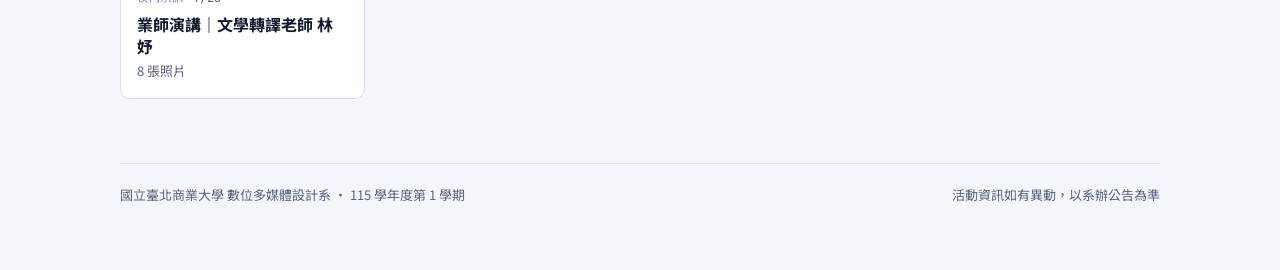
==== commit 959cbbd9: "Update index.html" ====
--- a/115-1/index.html
+++ b/115-1/index.html
@@ -295,7 +295,7 @@
   <section class="intro" id="overview">
     <span class="eyebrow">國立臺北商業大學 數位多媒體設計系 · 115 學年度第 1 學期</span>
     <h2>本學期活動總覽<br><em>11 月主打：重量級公司高層一對一職涯面談</em></h2>
-    <p class="lede">遊戲與動畫特效兩位業界主管親自到校，每人約 10 分鐘，帶作品來，直接聽業界怎麼看。</p>
+    <p class="lede">遊戲與動畫特效兩位業界主管親自到校一對一面談，帶作品來，直接聽業界怎麼看。</p>
   </section>
 
   <section class="tl" aria-label="115-1 學期時間軸">
@@ -370,7 +370,7 @@
     <div class="section-h">
       <span class="eyebrow">Featured · Career Talk 1-on-1</span>
       <h2 id="career-h">重量級公司高層一對一職涯面談</h2>
-      <p class="lede">不是講座，是面對面。每位同學約 10 分鐘，可以問履歷、作品集、實習、入行路徑，或直接請高層看作品。<b>報名截止：遊戲（唯晶科技）10/29（四）、動畫（夢想動畫）11/19（四）</b>。名額有限，報名後由系上審查問卷與作品集，通過者依報名先後排定時段並另行通知。</p>
+      <p class="lede">不是講座，是面對面。每位同學 10–30 分鐘（依場次安排），可以問履歷、作品集、實習、入行路徑，或直接請高層看作品。<b>報名截止：遊戲（唯晶科技）10/29（四）、動畫（夢想動畫）11/19（四）</b>。名額有限，報名後由系上審查問卷與作品集，通過者依報名先後排定時段並另行通知。</p>
     </div>
 
     <div class="mentors">
@@ -395,7 +395,7 @@
       <article class="mentor">
         <div class="slate">
           <div class="day"><strong>11/25</strong><span>WED</span></div>
-          <div class="time"><span class="mono">10:10 – 12:00</span><small>425 研究室 · 每人約 10 分鐘</small><small class="dl">報名截止 11/19（四）</small><span class="countdown" data-until="2026-11-25T10:10:00+08:00"></span></div>
+          <div class="time"><span class="mono">10:10 – 12:00</span><small>416 會議室 · 每人 20–30 分鐘</small><small class="dl">報名截止 11/19（四）</small><span class="countdown" data-until="2026-11-25T10:10:00+08:00"></span></div>
         </div>
         <div class="m-body">
           <span class="m-co">夢想動畫 MoonShine Studio</span>
@@ -418,7 +418,7 @@
     </div>
     <div class="slots">
       <div class="slotcol"><h3>11/02 唯晶科技<span>已排定 4 位</span></h3><div class="slotgrid" data-start="11:10" data-end="11:50" data-names="1124C004 秦○○,1124C034 王○○,1124C039 朱○○,1124C011 葉○○"></div></div>
-      <div class="slotcol"><h3>11/25 夢想動畫<span>11 個時段</span></h3><div class="slotgrid" data-start="10:10" data-end="12:00"></div></div>
+      <div class="slotcol"><h3>11/25 夢想動畫<span>已排定 3 位 · 416 會議室</span></h3><div class="slotgrid" data-slots="10:15-10:40|1124C048 張○○,10:40-11:00|1124C020 邱○○,11:10-11:40|N114C421 黃○○"></div></div>
     </div>
     <p class="note">時段不開放自選。通過審查的同學將依報名先後順序排入以上時段，並以電子信箱個別通知，請以通知為準。</p>
 
@@ -442,14 +442,14 @@
       <div class="step">
         <span class="n">STEP 3</span>
         <h3>收到通知・準時到場</h3>
-        <p>錄取同學會以電子信箱收到個別通知與面談時段，請隨時留意信箱。請提前 10 分鐘到場，每人約 10 分鐘，帶著作品與問題來。</p>
+        <p>錄取同學會以電子信箱收到個別通知與面談時段，請隨時留意信箱。請提前 10 分鐘到場，依通知時段面談，結束後即可返回上課，帶著作品與問題來。</p>
       </div>
     </div>
 
     <div class="prep">
       <div>
         <span class="eyebrow">Before you go</span>
-        <h3>10 分鐘面談準備清單</h3>
+        <h3>面談準備清單</h3>
       </div>
       <ul>
         <li>挑 2–3 件代表作就好，每件 1 分鐘講完「目標、你負責什麼、成果」</li>
@@ -558,7 +558,7 @@
            {src:"img/ws-1102/w18.jpg", cap:"小熊甜點造型蠟燭"},
            {src:"img/ws-1102/w19.jpg", cap:"多肉主題蠟燭"},
            {src:"img/ws-1102/w20.jpg", cap:"海洋系列作品"}]},
-  {id:"career-moonshine", cat:"career", short:"夢想動畫", title:"夢想動畫 李走狗 CEO", deadline:"2026-11-19", sub:"425 研究室 · 動畫、視覺特效與影視製作職涯諮詢 · 每人約 10 分鐘 · 11/19 報名截止",
+  {id:"career-moonshine", cat:"career", short:"夢想動畫", title:"夢想動畫 李走狗 CEO", deadline:"2026-11-19", sub:"416 會議室 · 動畫、視覺特效與影視製作職涯諮詢 · 每人 20–30 分鐘 · 11/19 報名截止",
    date:"2026-11-25", time:"10:10–12:00", link:"#career", photos:[]}
 ];
 var CATS={visit:{n:"校外參訪",c:"#1f9e89"},talk:{n:"校內演講",c:"#7a5af8"},career:{n:"職涯面談",c:"#ff5a36"},
@@ -666,6 +666,7 @@
   function mm(s){var p=s.split(":");return +p[0]*60+ +p[1];}
   function fmt(m){return Math.floor(m/60)+":"+String(m%60).padStart(2,"0");}
   document.querySelectorAll(".slotgrid").forEach(function(g){
+    if(g.dataset.slots){g.innerHTML=g.dataset.slots.split(",").map(function(s){var q=s.split("|"),r=q[0].split("-");return '<div class="slot"><b>'+r[0]+'–'+r[1]+'</b><span><b class="who">'+q[1]+'</b></span></div>';}).join("");return;}
     var a=mm(g.dataset.start), b=mm(g.dataset.end), i=1, html="", names=g.dataset.names?g.dataset.names.split(","):[];
     for(var t=a;t+10<=b;t+=10,i++) html+='<div class="slot"><b>'+fmt(t)+'–'+fmt(t+10)+'</b><span>'+(names[i-1]?'<b class="who">'+names[i-1]+'</b>':'第 '+i+' 位')+'</span></div>';
     g.innerHTML=html;
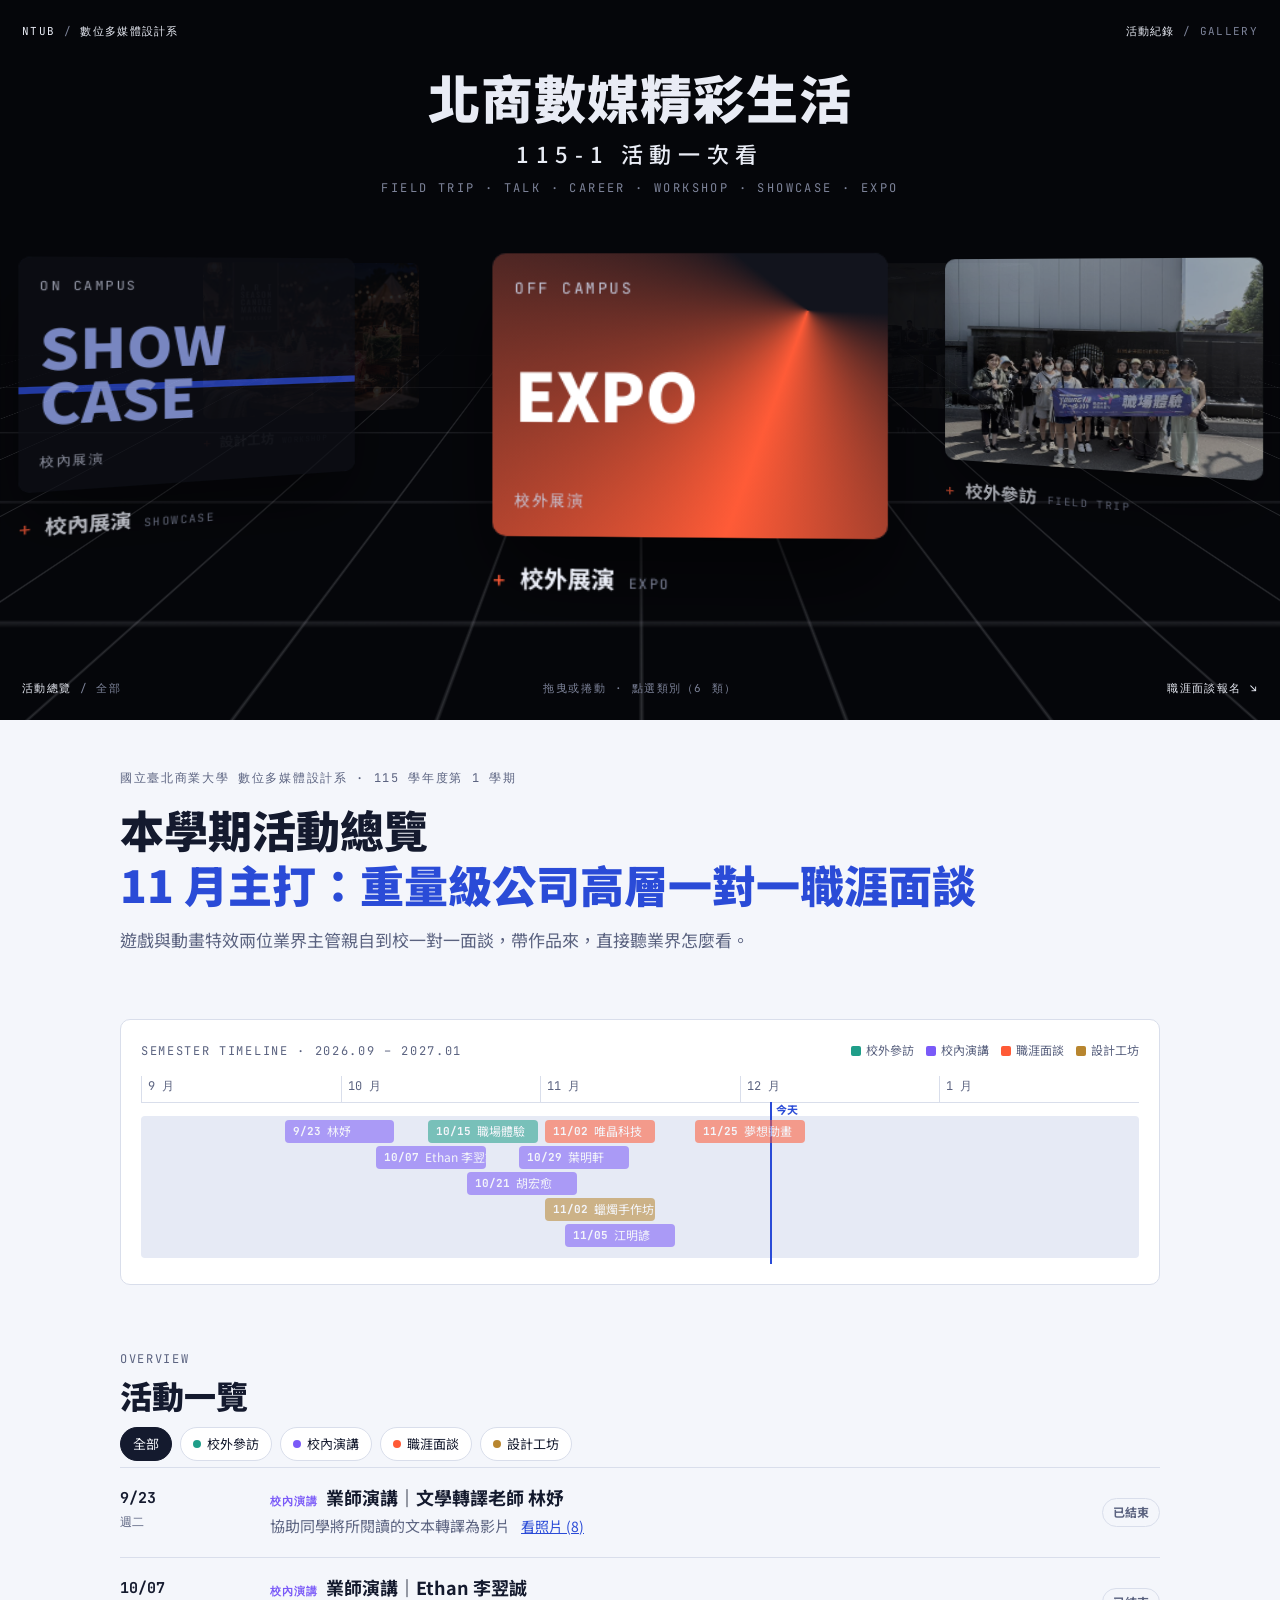
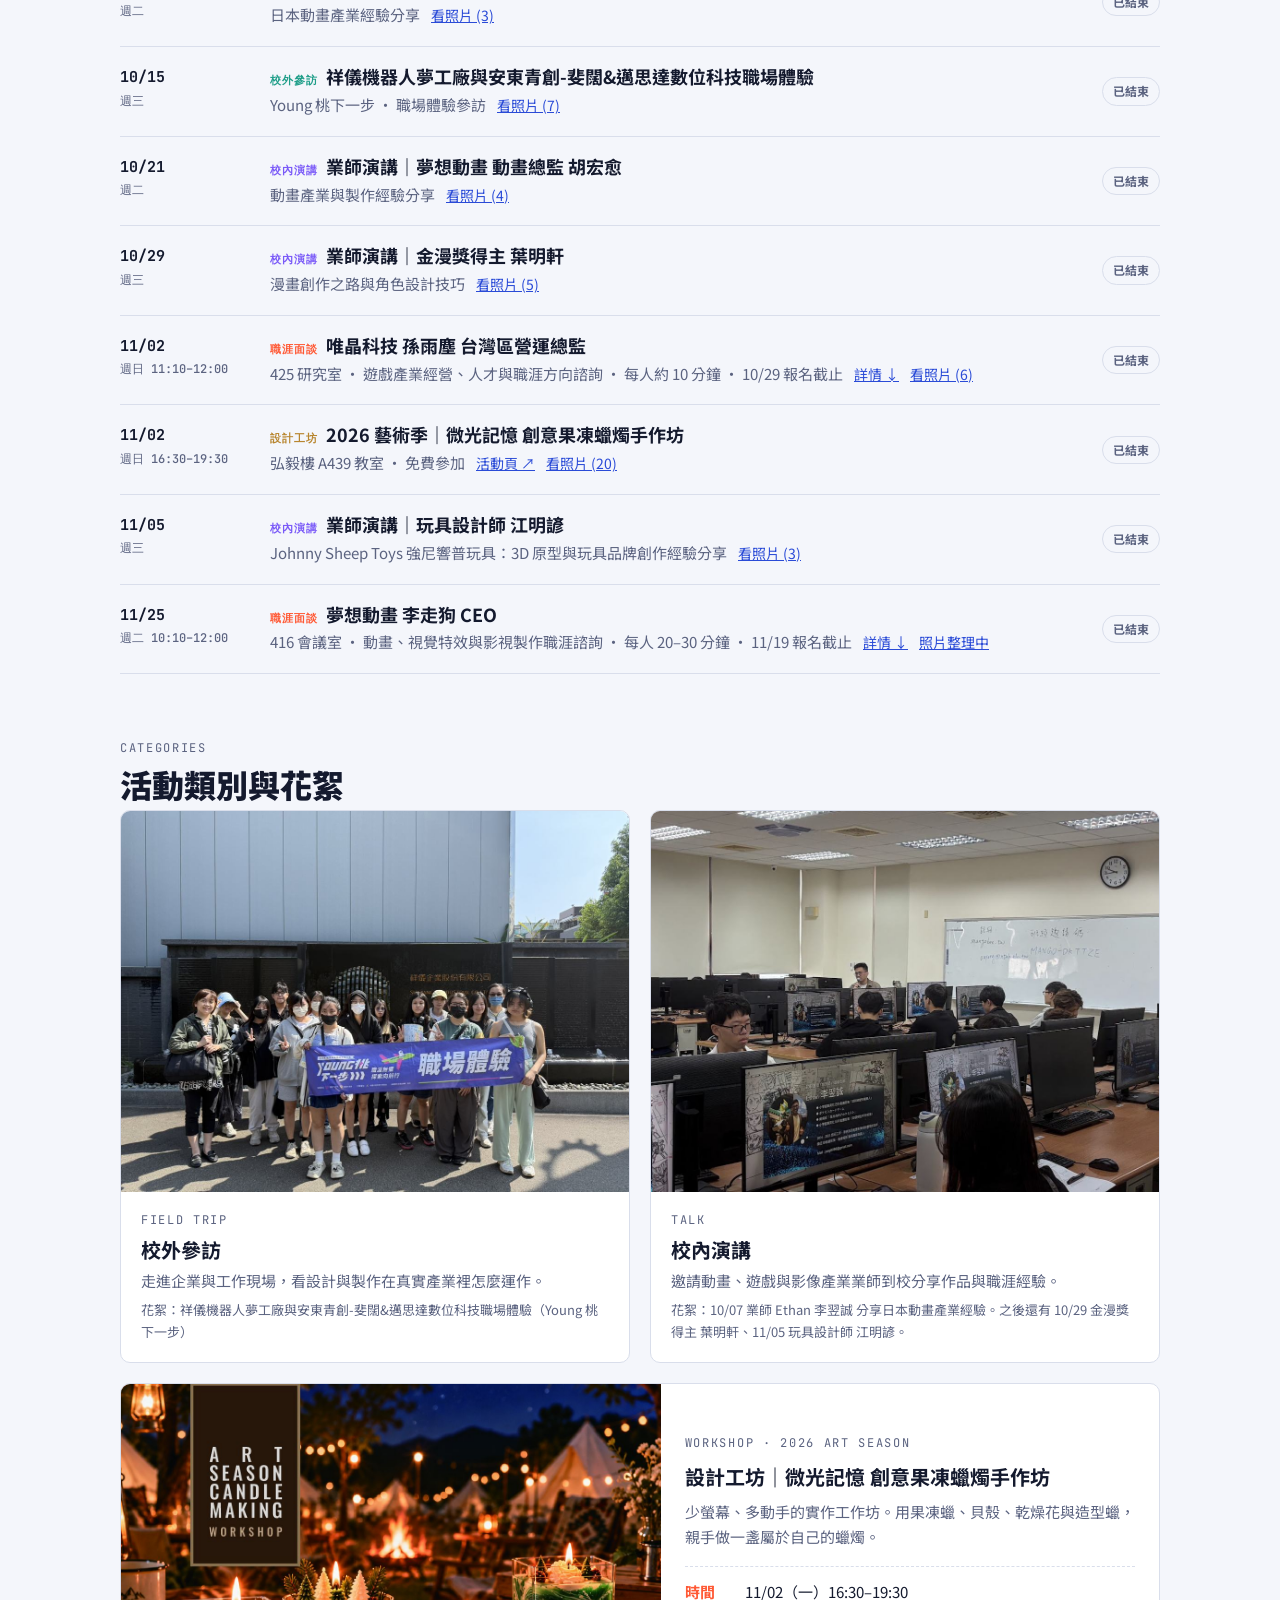
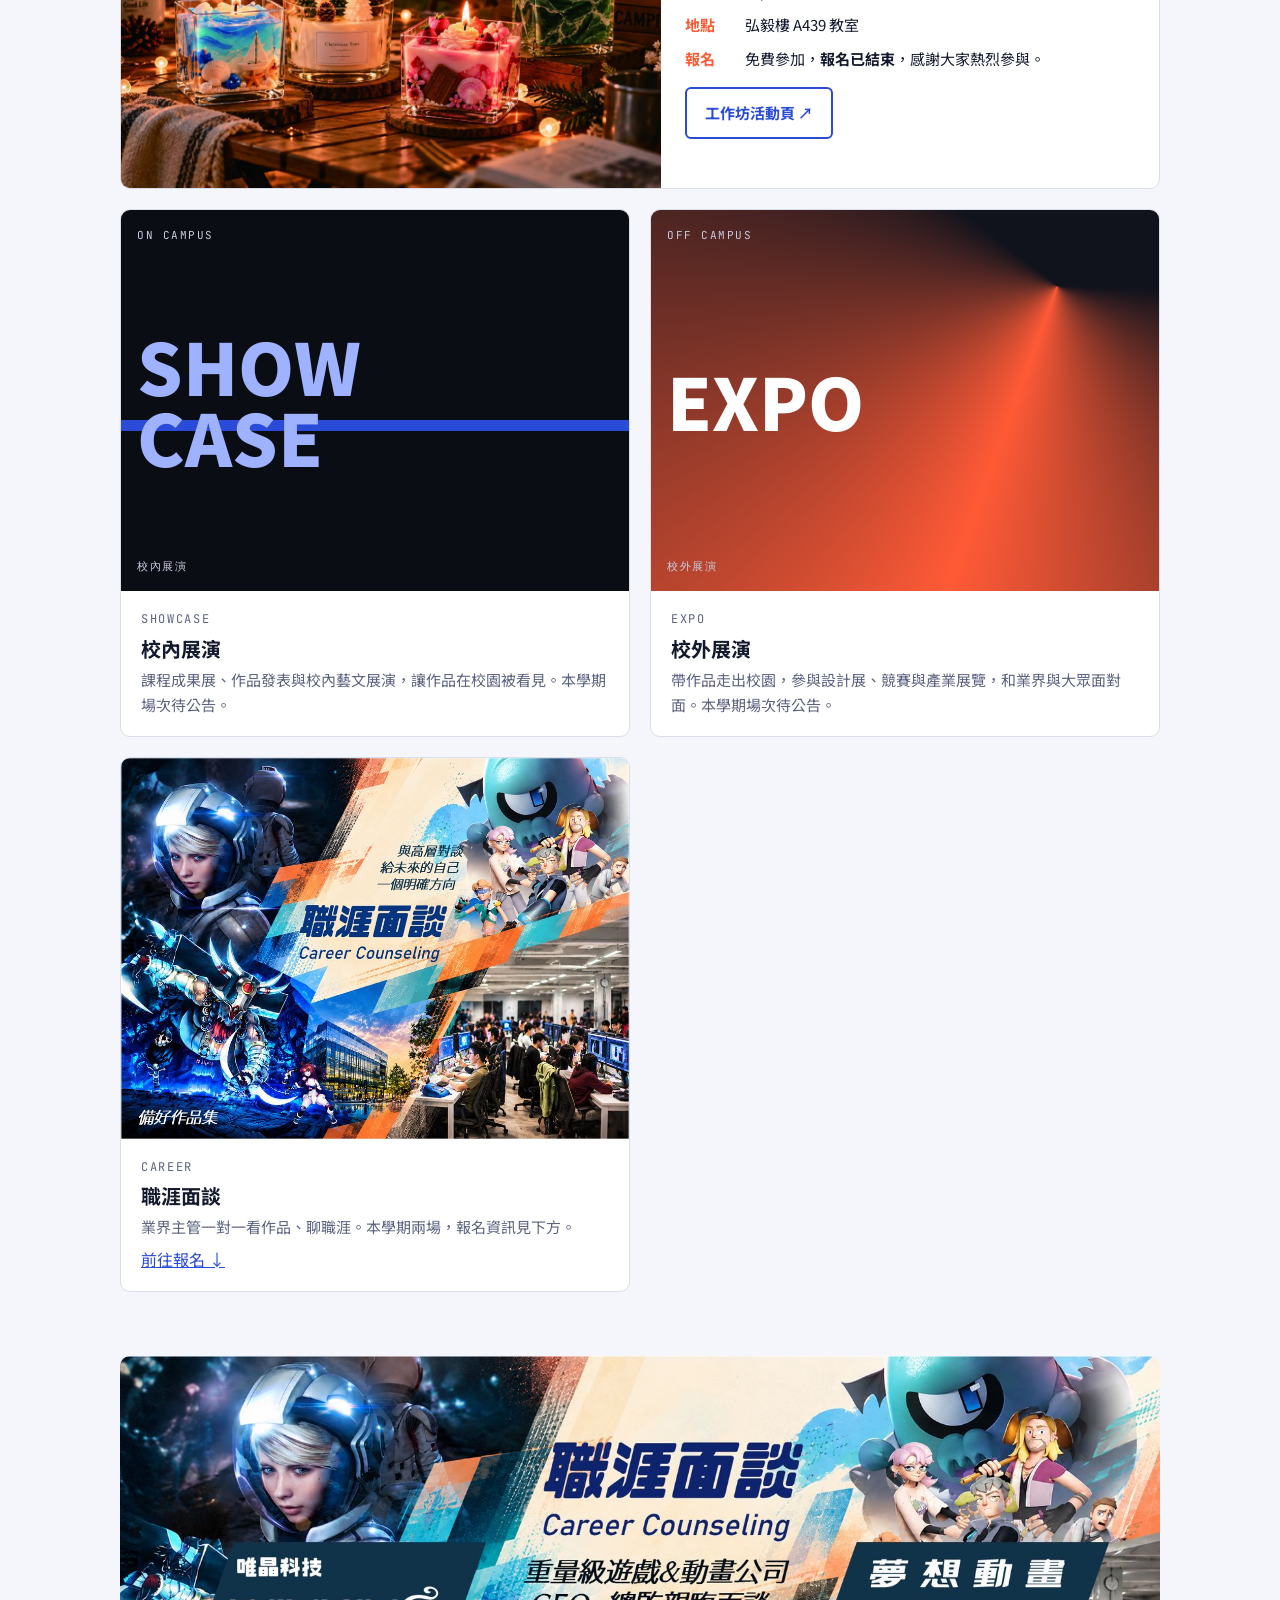
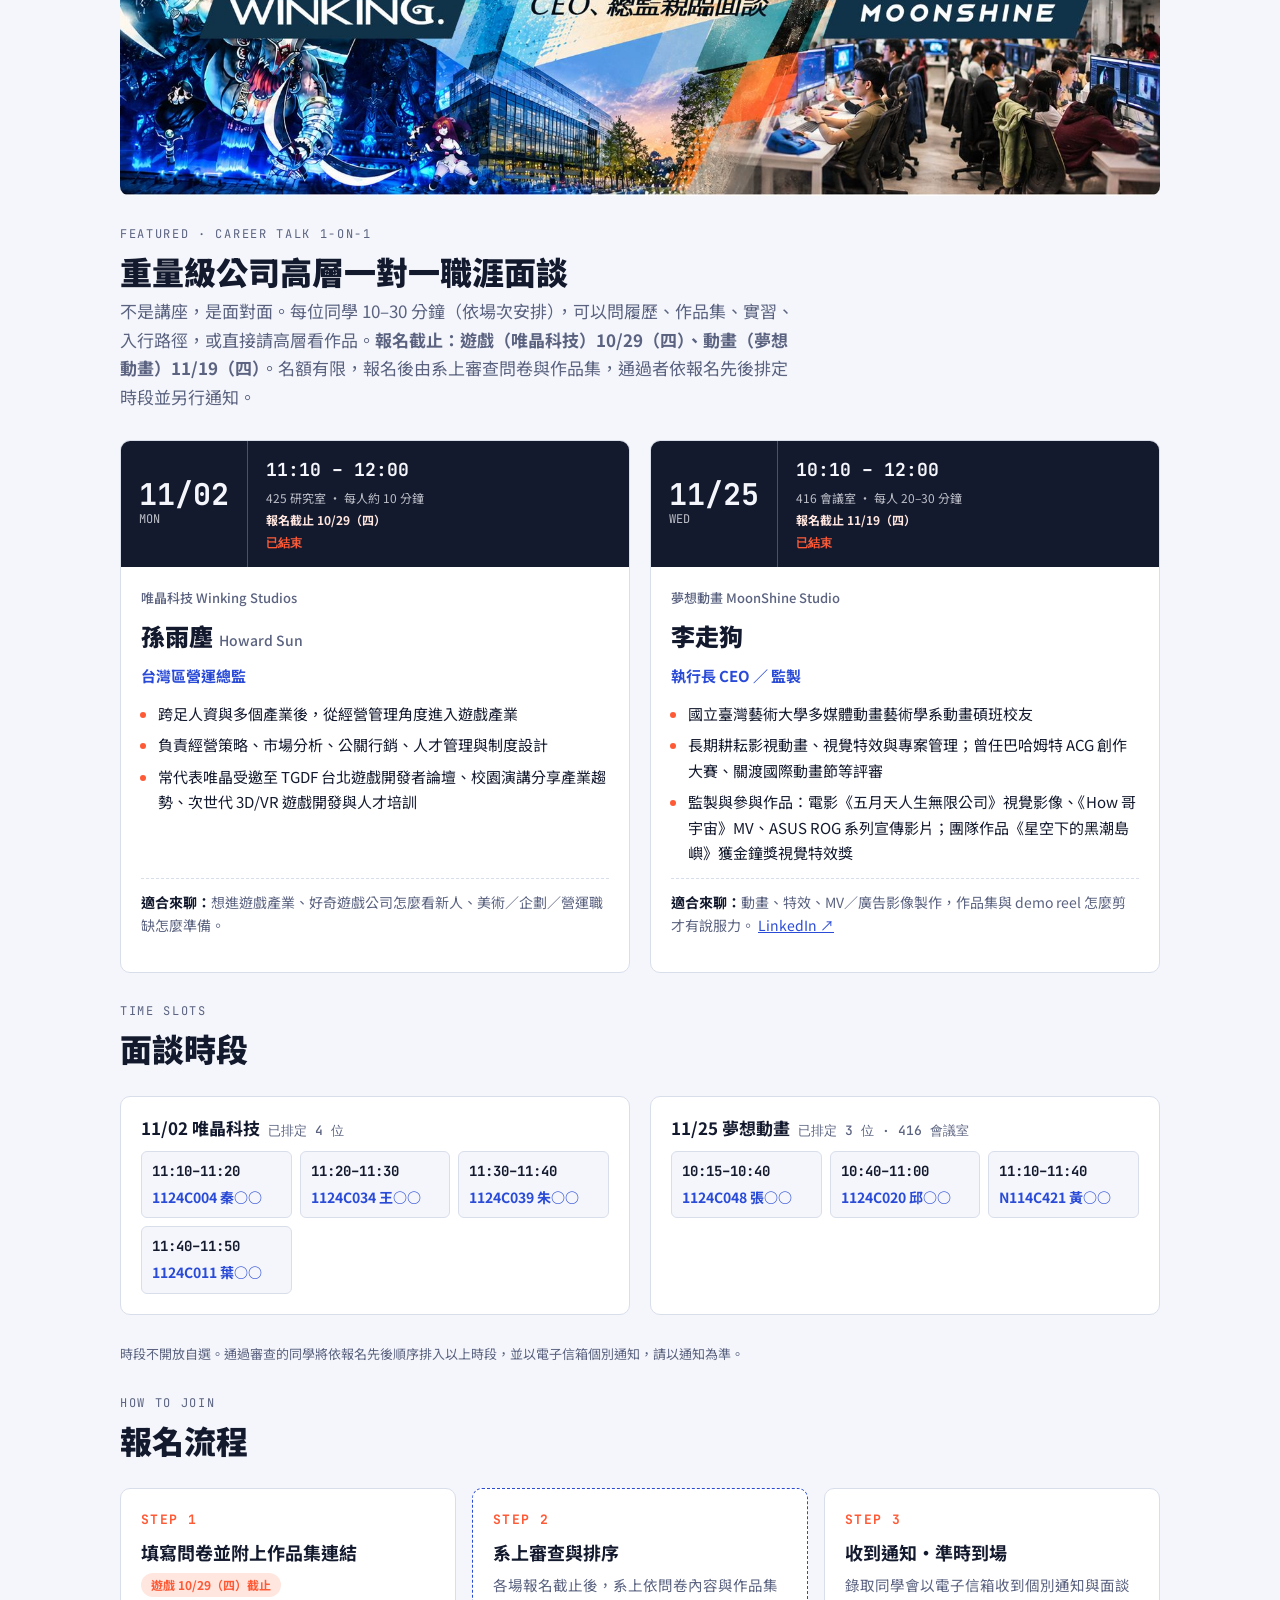
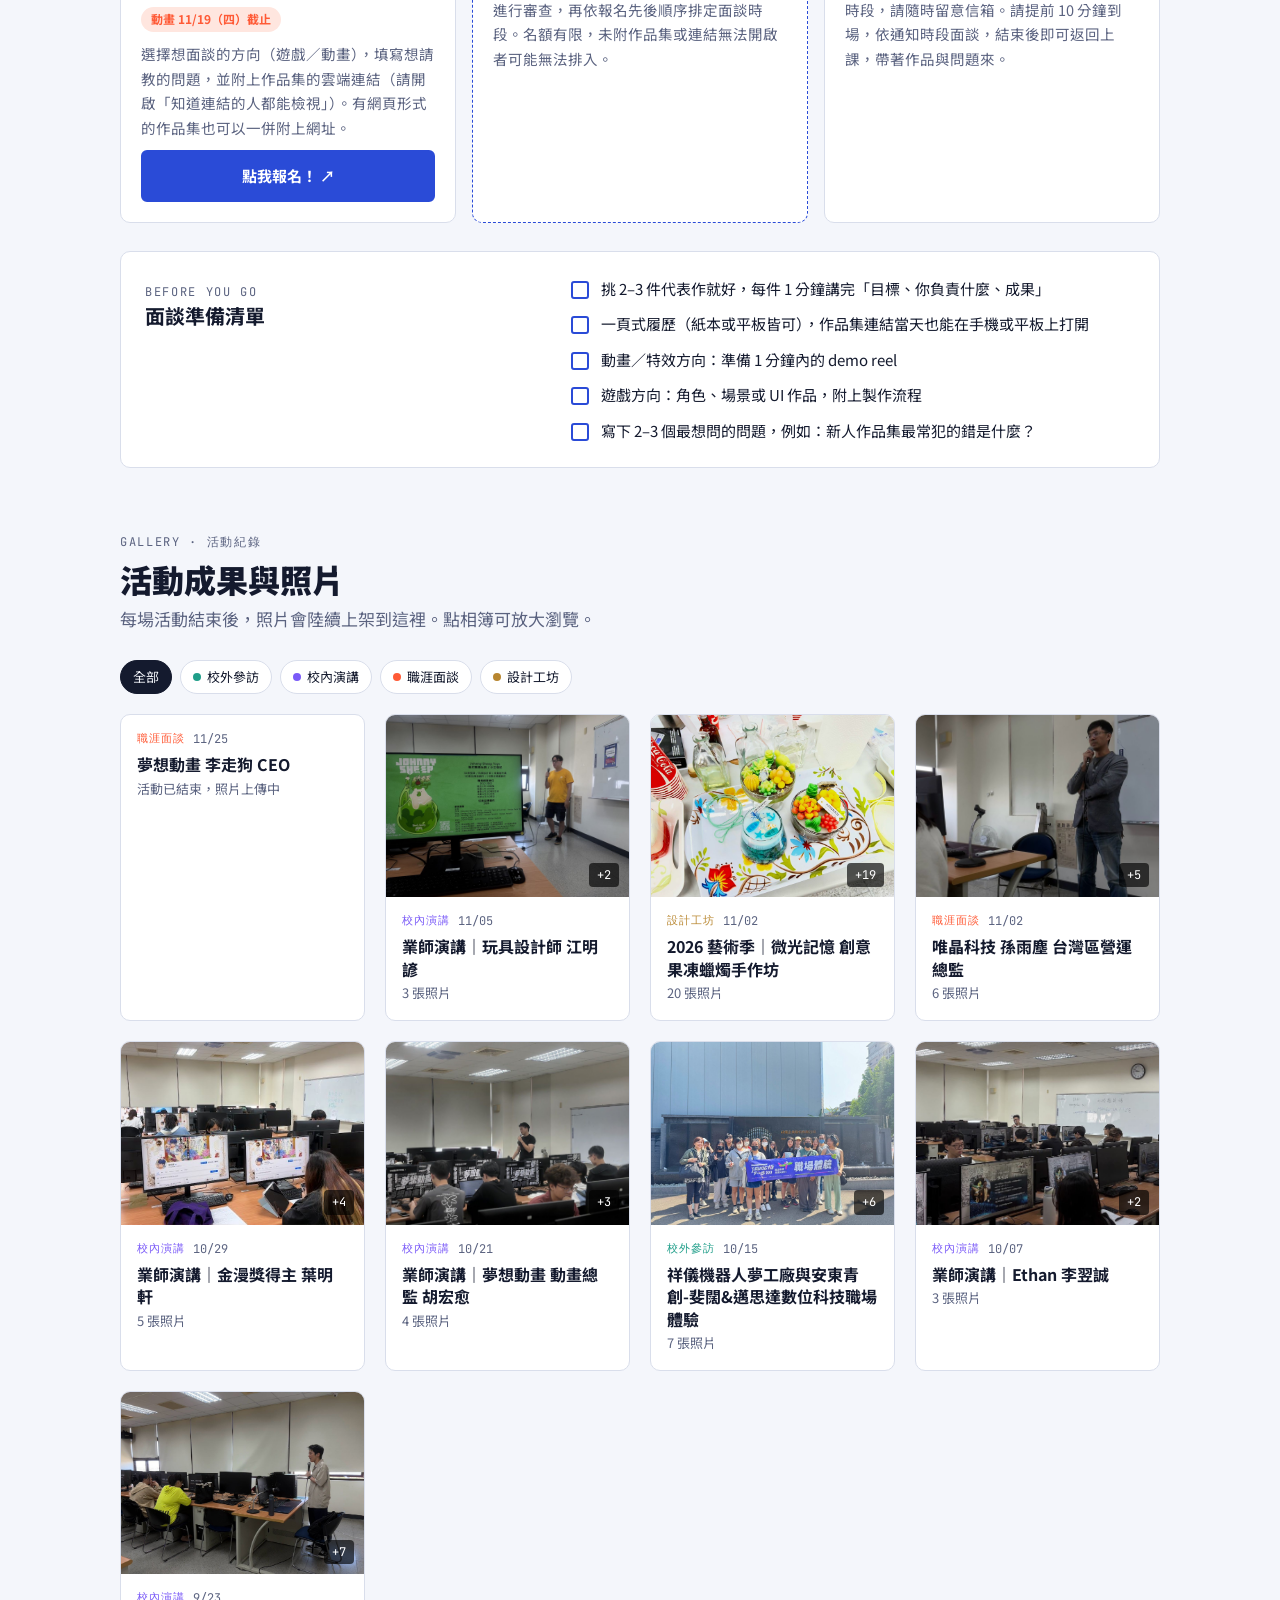
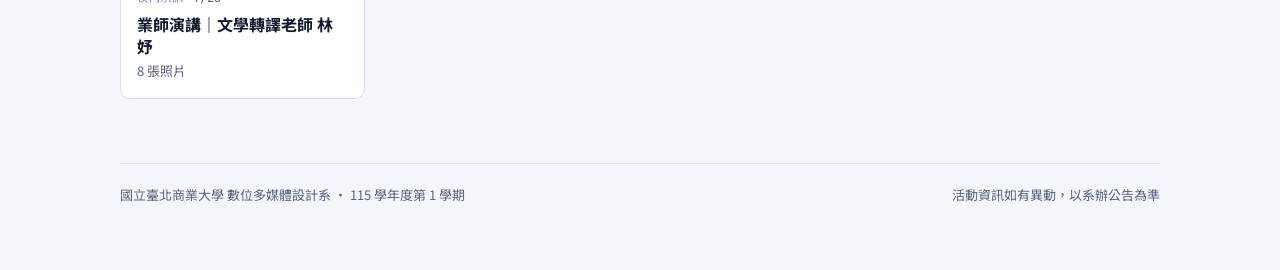
==== commit 2ffc2f64: "玩具設計師" ====
--- a/115-1/index.html
+++ b/115-1/index.html
@@ -333,7 +333,7 @@
         <figure><img alt="業師於電腦教室向同學演講" src="img/talk.jpg"></figure>
         <div class="cb"><span class="eyebrow">Talk</span><h3>校內演講</h3>
           <p>邀請動畫、遊戲與影像產業業師到校分享作品與職涯經驗。</p>
-          <p class="cap">花絮：10/07 業師 Ethan 李翌誠 分享日本動畫產業經驗。接下來：10/29 金漫獎得主 葉明軒、11/05 玩具設計師 江明諺。</p></div>
+          <p class="cap">花絮：10/07 業師 Ethan 李翌誠 分享日本動畫產業經驗。之後還有 10/29 金漫獎得主 葉明軒、11/05 玩具設計師 江明諺。</p></div>
       </article>
       <article class="catblock ws-block" id="cat-workshop">
         <figure class="ws-fig"><img alt="Art Season Candle Making Workshop：營火與帳篷夜景前的四款果凍蠟燭作品" src="img/ws-glow.jpg"></figure>
@@ -527,7 +527,10 @@
            {src:"img/talk-1029/y03.jpg", cap:"演講現場"},
            {src:"img/talk-1029/y04.jpg", cap:"同學螢幕上的演講簡報"},
            {src:"img/talk-1029/y05.jpg", cap:"角色設計示範"}]},
-  {id:"talk-chiang", cat:"talk", short:"江明諺", title:"業師演講｜玩具設計師 江明諺", sub:"時間、地點另行公告", date:"2026-11-05", status:"upcoming", photos:[]},
+  {id:"talk-chiang", cat:"talk", short:"江明諺", title:"業師演講｜玩具設計師 江明諺", sub:"Johnny Sheep Toys 強尼響普玩具：3D 原型與玩具品牌創作經驗分享", date:"2026-11-05", status:"done",
+   photos:[{src:"img/talk-1105/c01.jpg", cap:"江明諺老師介紹 Johnny Sheep Toys 與職涯經歷"},
+           {src:"img/talk-1105/c02.jpg", cap:"老師分享動畫創作的三個重點：元素、風格、串聯性"},
+           {src:"img/talk-1105/c03.jpg", cap:"同學於電腦教室聆聽演講"}]},
   {id:"career-winking", cat:"career", short:"唯晶科技", title:"唯晶科技 孫雨塵 台灣區營運總監", deadline:"2026-10-29", sub:"425 研究室 · 遊戲產業經營、人才與職涯方向諮詢 · 每人約 10 分鐘 · 10/29 報名截止",
    date:"2026-11-02", time:"11:10–12:00", link:"#career", status:"done",
    photos:[{src:"img/career-1102/c05.jpg", cap:"孫雨塵總監分享遊戲產業經驗"},
